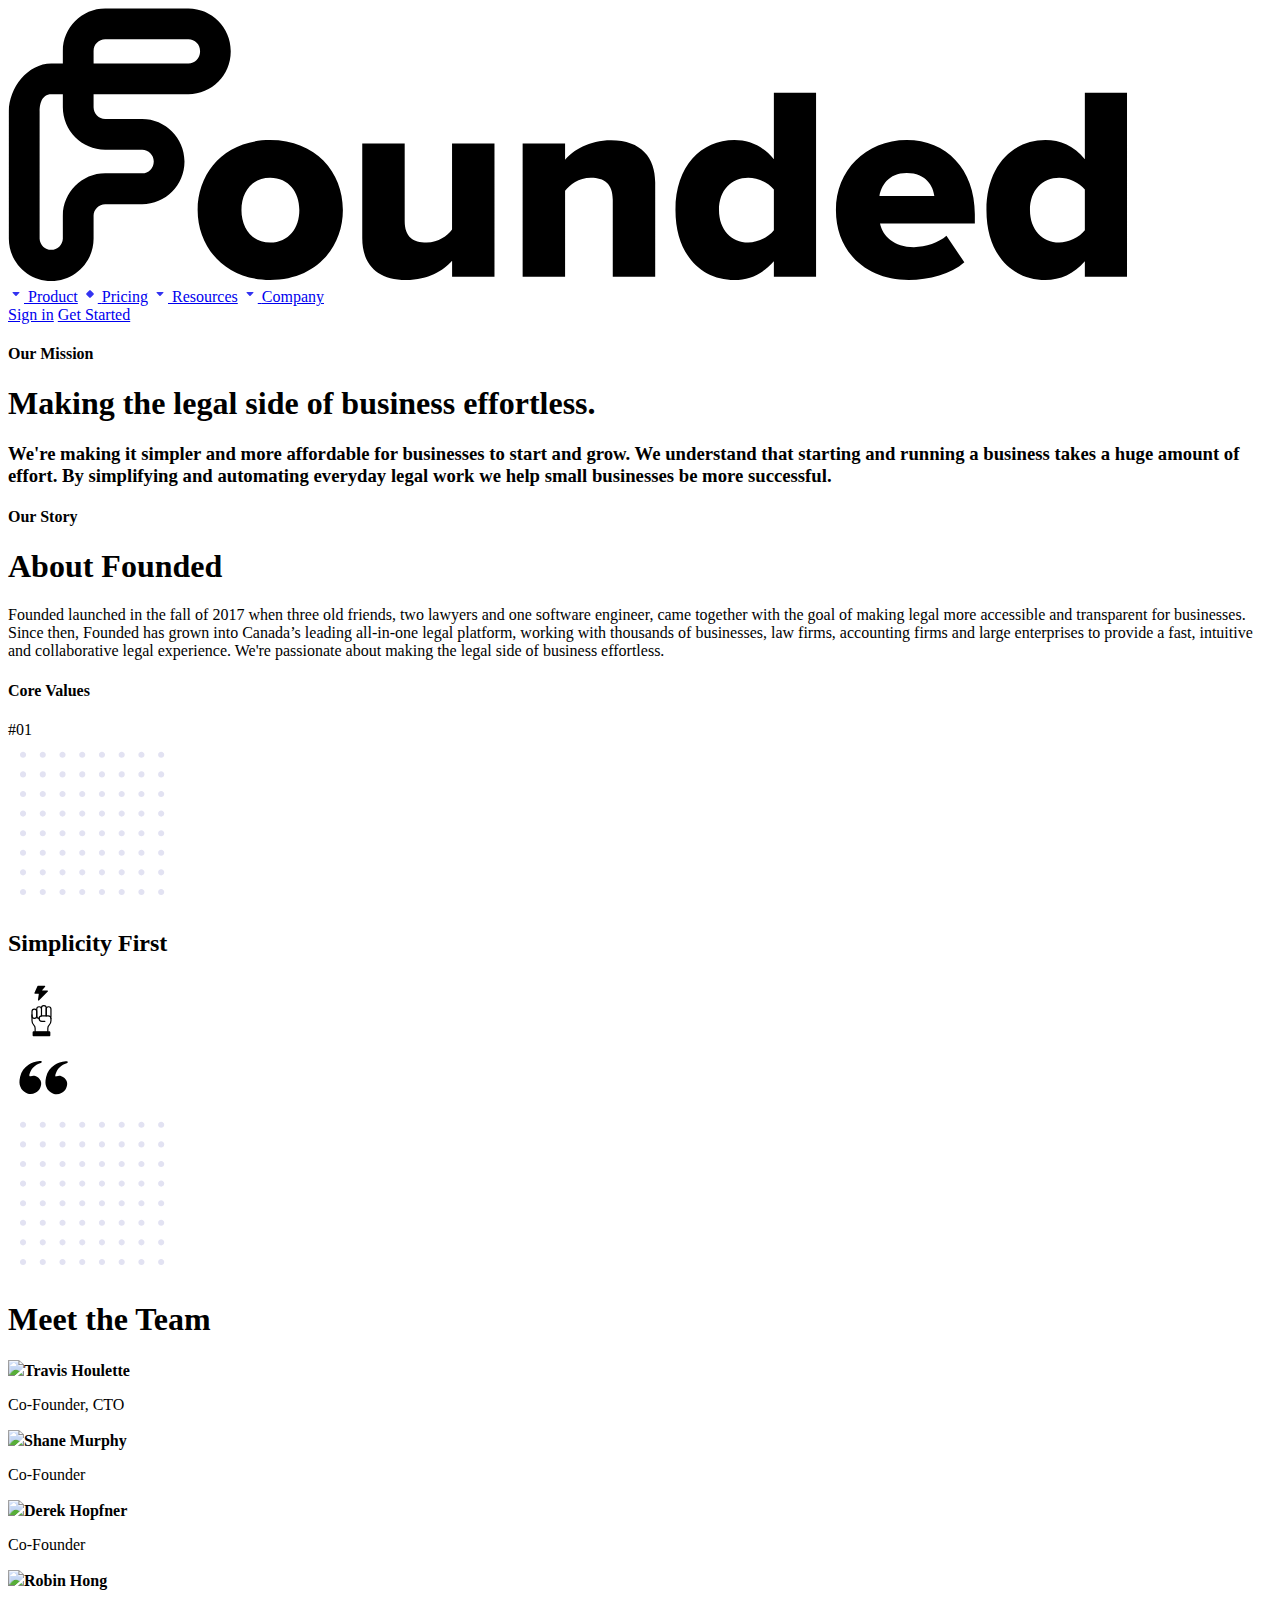
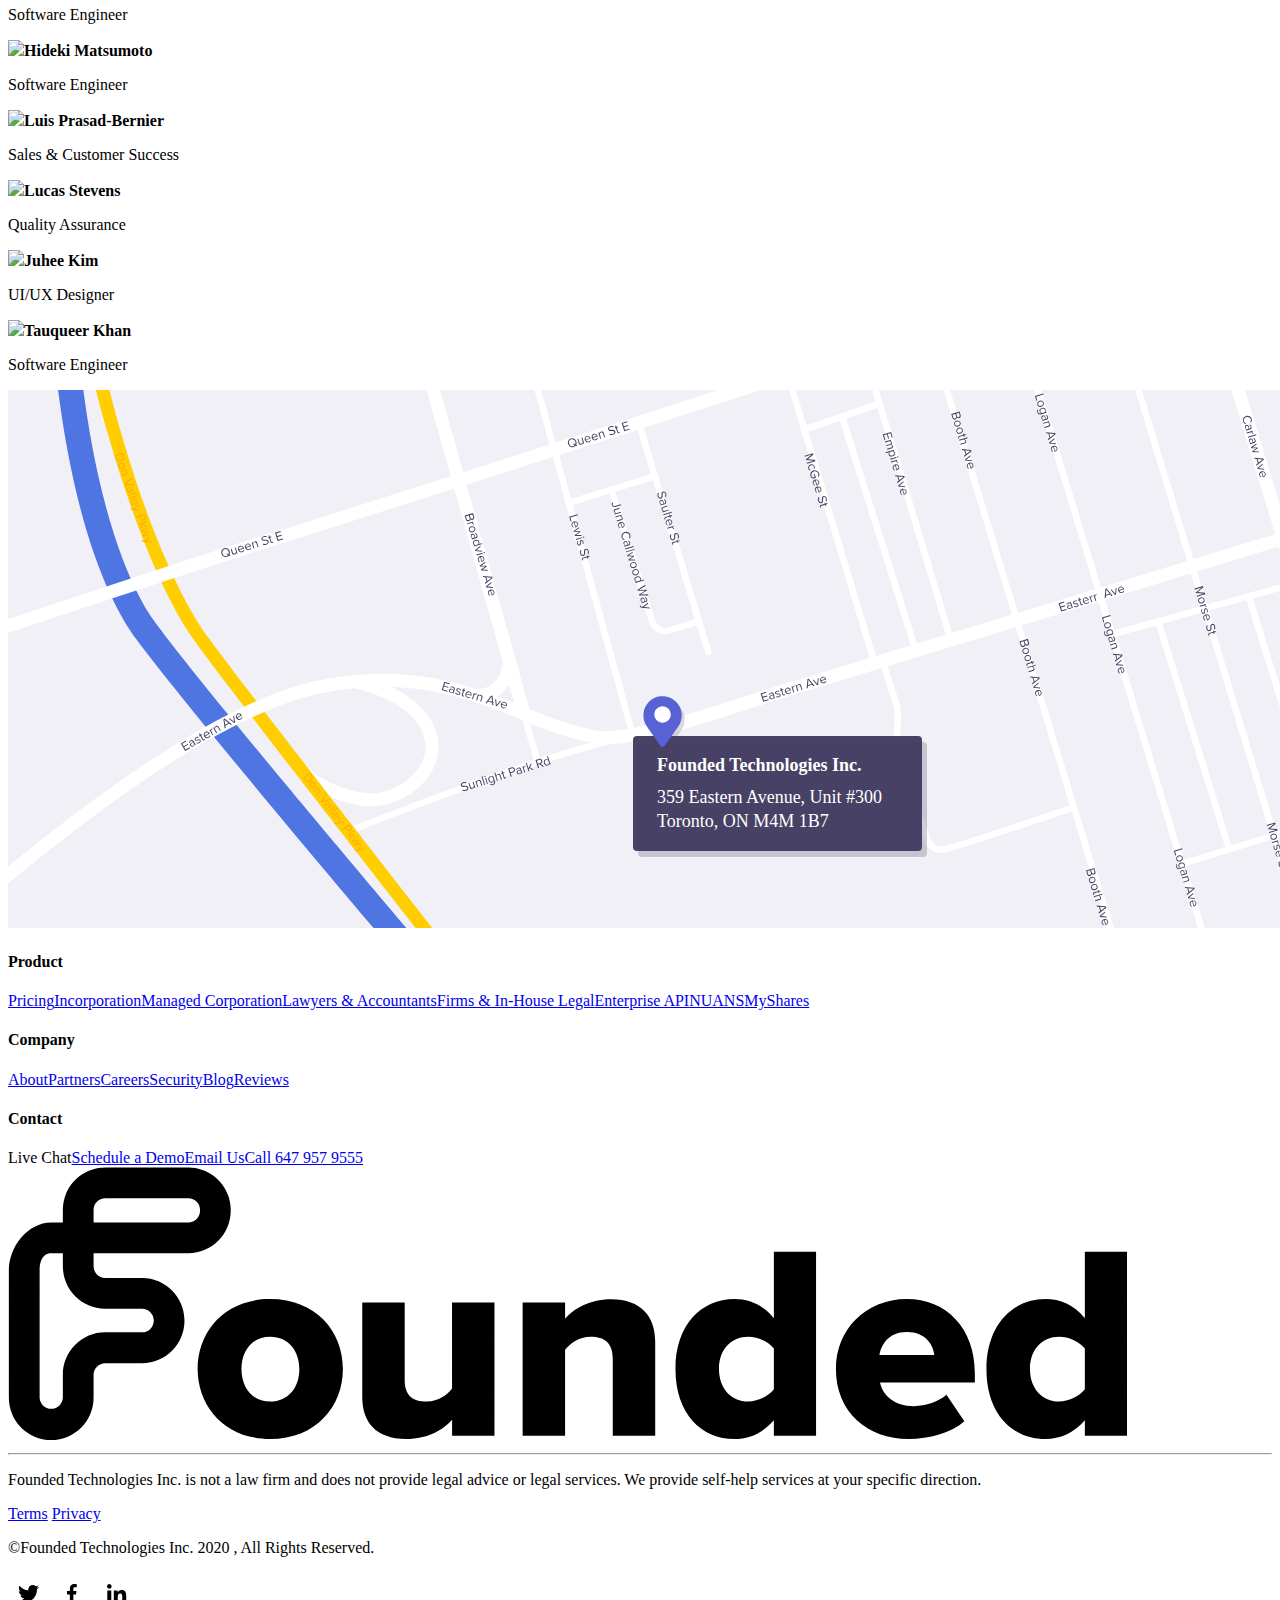
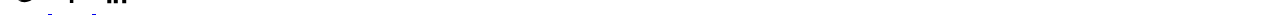
==== about.html @ 4a8379ab "First init" ====
<!DOCTYPE html>
<html lang="en">
<head>
    <meta charset="utf-8">
    <base href="http://hasan/html/founded/">
    <meta name="viewport"
          content="width=device-width, initial-scale=1, maximum-scale=1.0, shrink-to-fit=no, user-scalable=0">

    <title>The #1 Incorporation &amp; Legal Platform to Start, Build &amp; Grow your Business | Founded</title>
    <!--    <link rel="stylesheet" href="css/old-style.css">-->
    <link rel="stylesheet" href="css/fonts.css">
    <link rel="stylesheet" href="css/bootstrap-grid.min.css">
    <link rel="stylesheet" href="css/style.css">


</head>
<body>
<div id="root">
    <div class="position-relative">
        <div class="body-wrap">
            <div class="main-container">
                <div class="header-wrapper">
                    <div class="header-container">
                        <div class="header sticky-top">
                            <div class="container header-content">
                                <a href="index.html" class="branding">
                                    <svg width="1120" height="274" viewBox="0 0 1120 274">
                                        <path d="M189.636 201.912c0-37.52 27.288-69.804 72.49-69.804 45.751 0 72.757 32.284 72.757 69.804s-27.006 70.084-72.758 70.084c-45.201 0-72.489-32.553-72.489-70.084zm101.707 0c0-17.653-10.472-32.284-29.218-32.284-18.464 0-28.668 14.68-28.668 32.283 0 17.934 10.192 32.553 28.668 32.553 18.734.012 29.218-14.607 29.218-32.553zm152.75 50.805c-8.26 9.383-23.706 19.316-46.02 19.316-30.318 0-43.821-17.126-43.821-41.666v-94.943h42.44v77.535c0 16.001 8.273 21.519 21.996 21.519 12.122 0 20.395-6.619 25.356-12.968v-86.086h42.44v133.258h-42.39v-15.965zm160.669-61.008c0-16.282-8.554-22.02-21.764-22.02-12.684 0-20.945 6.9-25.906 12.967v86.086h-42.453V135.423h42.44v16.283c7.992-9.383 23.707-19.573 46.02-19.573 30.318 0 44.103 17.652 44.103 42.217v94.355h-42.44v-76.996zm161.108 61.522c-10.998 12.698-24.525 18.766-39.41 18.766-32.798 0-58.985-24.834-58.985-70.085 0-43.588 25.662-69.804 58.986-69.804 14.664 0 28.656 5.799 39.41 19.035V84.655h42.195v184.026H765.87v-15.45zm0-71.737c-5.51-7.168-16.533-11.866-25.662-11.866-16.814 0-29.218 12.416-29.218 32.283s12.404 32.553 29.218 32.553c9.092 0 20.114-4.967 25.662-12.136v-40.835zm132.893-49.386c39.41 0 68.077 28.969 68.077 74.22v9.1h-94.815c2.444 12.418 14.053 23.733 33.899 23.733 11.853 0 25.075-4.685 32.517-11.316l17.915 26.485c-13.235 11.867-35.28 17.653-55.675 17.653-41.059 0-72.758-26.766-72.758-70.085 0-38.608 29.218-69.79 70.84-69.79zm-27.287 55.772h54.843c-1.1-9.383-7.992-22.9-27.557-22.9-18.465-.037-25.638 13.211-27.287 22.9zm205.369 65.35c-10.998 12.699-24.526 18.767-39.41 18.767-32.798 0-58.986-24.834-58.986-70.085 0-43.588 25.662-69.804 58.986-69.804 14.664 0 28.656 5.799 39.41 19.035V84.655h42.17v184.026h-42.17v-15.45zm0-71.736c-5.511-7.168-16.534-11.866-25.662-11.866-16.815 0-29.218 12.416-29.218 32.283s12.403 32.553 29.218 32.553c9.092 0 20.114-4.967 25.662-12.136v-40.835zM43.228 273.061C19.853 273.047.897 254.098.85 230.697V103.115c0-23.378 19.003-47.71 42.355-47.71h11.633V42.903C54.864 19.497 73.811.529 97.192.502h83.23c23.362.054 42.28 19.014 42.306 42.4v.87c-.027 23.399-18.969 42.36-42.342 42.388H85.583v13.126c.007 6.416 5.2 11.615 11.609 11.622h36.941c23.376.026 42.321 18.987 42.354 42.388v.44c-.027 23.406-18.974 42.373-42.354 42.4H97.192c-6.409.007-11.602 5.206-11.609 11.622v22.938c-.047 23.391-18.988 42.337-42.355 42.364zm0-186.901c-9.849 0-11.609 10.545-11.609 16.955v127.582c.285 6.211 5.398 11.1 11.61 11.1s11.324-4.889 11.608-11.1v-22.938c.034-23.401 18.98-42.361 42.355-42.388h36.94c6.409-.007 11.603-5.206 11.61-11.622v-.44c-.007-6.416-5.201-11.615-11.61-11.622h-36.94c-23.38-.027-42.328-18.995-42.355-42.401V86.16H43.228zm42.38-30.78h94.839c6.408-.006 11.602-5.205 11.609-11.62v-.869c-.007-6.415-5.2-11.615-11.61-11.621H97.193c-6.409.007-11.602 5.206-11.61 11.621l.025 12.49z"></path>
                                    </svg>
                                </a>
                                <div class="header-nav">
                                    <a class="nav-item" href="/product">
                                        <svg width="16" height="16" viewBox="0 0 16 16">
                                            <path fill="currentColor" fill-opacity=".8" fill-rule="evenodd"
                                                  d="M11.39 6.854L8.353 9.889a.5.5 0 01-.708 0L4.611 6.854A.5.5 0 014.964 6h6.072a.5.5 0 01.353.854z"></path>
                                        </svg>
                                        <span>Product</span></a>
                                    <a class="nav-item" href="pricing.html">
                                        <svg width="16" height="16" viewBox="0 0 16 16">
                                            <rect width="6" height="6" x="5" y="7" fill="currentColor" fill-opacity=".8"
                                                  fill-rule="evenodd" rx="1" transform="rotate(45 10.414 9)"></rect>
                                        </svg>
                                        <span>Pricing</span></a>
                                    <a class="nav-item" href="/resources">
                                        <svg width="16" height="16" viewBox="0 0 16 16">
                                            <path fill="currentColor" fill-opacity=".8" fill-rule="evenodd"
                                                  d="M11.39 6.854L8.353 9.889a.5.5 0 01-.708 0L4.611 6.854A.5.5 0 014.964 6h6.072a.5.5 0 01.353.854z"></path>
                                        </svg>
                                        <span>Resources</span></a>
                                    <a class="nav-item" href="/company">
                                        <svg width="16" height="16" viewBox="0 0 16 16">
                                            <path fill="currentColor" fill-opacity=".8" fill-rule="evenodd"
                                                  d="M11.39 6.854L8.353 9.889a.5.5 0 01-.708 0L4.611 6.854A.5.5 0 014.964 6h6.072a.5.5 0 01.353.854z"></path>
                                        </svg>
                                        <span>Company</span></a>
                                </div>
                                <div class="header-right">
                                    <a href="login.html" class="btns-text">Sign in</a>
                                    <a href="new.html" class="btns-primary">Get Started</a>
                                </div>
                            </div>
                        </div>
                    </div>
                </div>

                <div class="overflow-hidden">
                    <div class="container main-content-wrapper">
                        <div class="position-relative">
                            <div class="main-content-area">
                                <div class="main-content">
                                    <div class="block-heading-alpha">
                                        <h4 class="block-name">Our Mission</h4>
                                        <h1 class="block-title">Making the legal side of business effortless.</h1>
                                        <h3 class="block-content">We're making it simpler and more affordable for
                                            businesses to start and grow. We understand that starting and running a
                                            business takes a huge amount of effort. By simplifying and automating
                                            everyday legal work we help small businesses be more successful.</h3></div>
                                    <div>
                                        <div class="block-heading-left">
                                            <h4 class="block-name">Our Story</h4>
                                            <h1 class="block-title">About Founded</h1>
                                        </div>
                                        <div class="block-text-slide">
                                            <div class="block-text">
                                                <span class="paragraph">Founded launched in the fall of 2017 when three old friends, two lawyers and one software engineer, came together with the goal of making legal more accessible and transparent for businesses.</span>
                                                <span class="paragraph">Since then, Founded has grown into Canada’s leading all-in-one legal platform, working with thousands of businesses, law firms, accounting firms and large enterprises to provide a fast, intuitive and collaborative legal experience.</span>
                                                <span class="paragraph">We're passionate about making the legal side of business effortless.</span>
                                            </div>
                                            <div class="block-slides">
                                                <div class="slide-heading">
                                                    <h4 class="sc-gqjmRU kKdNun">Core
                                                        Values</h4>
                                                    <div class="amount">#01</div>
                                                </div>
                                                <div class="slide-content">
                                                    <svg width="167" height="167"
                                                         viewBox="0 0 167 167">
                                                        <path d="M15.048 149.92c1.691 0 3.062 1.361 3.062 3.04 0 1.678-1.37 3.04-3.062 3.04-1.691 0-3.062-1.362-3.062-3.04 0-1.679 1.37-3.04 3.062-3.04m0-19.592c1.691 0 3.062 1.361 3.062 3.04 0 1.678-1.37 3.04-3.062 3.04-1.691 0-3.062-1.362-3.062-3.04 0-1.679 1.37-3.04 3.062-3.04m0-19.592c1.691 0 3.062 1.361 3.062 3.04 0 1.678-1.37 3.04-3.062 3.04-1.691 0-3.062-1.362-3.062-3.04 0-1.679 1.37-3.04 3.062-3.04m0-19.592c1.691 0 3.062 1.362 3.062 3.04 0 1.679-1.37 3.04-3.062 3.04-1.691 0-3.063-1.361-3.063-3.04 0-1.678 1.372-3.04 3.063-3.04m0-19.592c1.691 0 3.062 1.362 3.062 3.04 0 1.679-1.37 3.04-3.062 3.04-1.691 0-3.063-1.361-3.063-3.04 0-1.678 1.372-3.04 3.063-3.04m0-19.592c1.691 0 3.062 1.362 3.062 3.04 0 1.679-1.37 3.04-3.062 3.04-1.691 0-3.062-1.361-3.062-3.04 0-1.678 1.37-3.04 3.062-3.04m0-19.592c1.691 0 3.062 1.362 3.062 3.041 0 1.678-1.37 3.04-3.062 3.04-1.691 0-3.062-1.362-3.062-3.04 0-1.679 1.37-3.04 3.062-3.04m0-19.592c1.691 0 3.062 1.361 3.062 3.04 0 1.678-1.37 3.04-3.062 3.04-1.691 0-3.063-1.362-3.063-3.04 0-1.679 1.372-3.04 3.063-3.04m19.729 117.551c1.692 0 3.062 1.361 3.062 3.04 0 1.678-1.37 3.04-3.062 3.04-1.69 0-3.062-1.362-3.062-3.04 0-1.679 1.371-3.04 3.062-3.04m0-19.592c1.692 0 3.062 1.361 3.062 3.04 0 1.678-1.37 3.04-3.062 3.04-1.69 0-3.062-1.362-3.062-3.04 0-1.679 1.371-3.04 3.062-3.04m0-19.592c1.692 0 3.062 1.362 3.062 3.04 0 1.679-1.37 3.04-3.062 3.04-1.69 0-3.062-1.361-3.062-3.04 0-1.678 1.371-3.04 3.062-3.04m0-19.592c1.692 0 3.062 1.362 3.062 3.04 0 1.679-1.37 3.04-3.062 3.04-1.69 0-3.062-1.361-3.062-3.04 0-1.678 1.371-3.04 3.062-3.04m0-19.592c1.692 0 3.062 1.362 3.062 3.04 0 1.679-1.37 3.04-3.062 3.04-1.69 0-3.062-1.361-3.062-3.04 0-1.678 1.371-3.04 3.062-3.04m0-19.592a3.051 3.051 0 013.062 3.041c0 1.678-1.37 3.04-3.062 3.04-1.69 0-3.062-1.362-3.062-3.04 0-1.679 1.371-3.04 3.062-3.04m0-19.592c1.692 0 3.062 1.361 3.062 3.04 0 1.678-1.37 3.04-3.062 3.04-1.69 0-3.062-1.362-3.062-3.04 0-1.679 1.371-3.04 3.062-3.04m0 137.143c1.692 0 3.062 1.361 3.062 3.04 0 1.678-1.37 3.04-3.062 3.04-1.69 0-3.062-1.362-3.062-3.04 0-1.679 1.371-3.04 3.062-3.04m19.73 0c1.692 0 3.062 1.361 3.062 3.04 0 1.678-1.37 3.04-3.062 3.04-1.69 0-3.062-1.362-3.062-3.04 0-1.679 1.371-3.04 3.062-3.04m0-19.592c1.692 0 3.062 1.361 3.062 3.04 0 1.678-1.37 3.04-3.062 3.04-1.69 0-3.062-1.362-3.062-3.04 0-1.679 1.371-3.04 3.062-3.04m0-19.592c1.692 0 3.062 1.361 3.062 3.04 0 1.678-1.37 3.04-3.062 3.04-1.69 0-3.062-1.362-3.062-3.04 0-1.679 1.371-3.04 3.062-3.04m0-19.592c1.692 0 3.062 1.362 3.062 3.04 0 1.679-1.37 3.04-3.062 3.04-1.69 0-3.062-1.361-3.062-3.04 0-1.678 1.371-3.04 3.062-3.04m0-19.592c1.692 0 3.062 1.362 3.062 3.04 0 1.679-1.37 3.04-3.062 3.04-1.69 0-3.062-1.361-3.062-3.04 0-1.678 1.371-3.04 3.062-3.04m0-19.592c1.692 0 3.062 1.362 3.062 3.04 0 1.679-1.37 3.04-3.062 3.04-1.69 0-3.062-1.361-3.062-3.04 0-1.678 1.371-3.04 3.062-3.04m0-19.592a3.051 3.051 0 013.062 3.041c0 1.678-1.37 3.04-3.062 3.04-1.69 0-3.062-1.362-3.062-3.04 0-1.679 1.371-3.04 3.062-3.04m0-19.592c1.692 0 3.062 1.361 3.062 3.04 0 1.678-1.37 3.04-3.062 3.04-1.69 0-3.062-1.362-3.062-3.04 0-1.679 1.371-3.04 3.062-3.04m19.73 117.551c1.692 0 3.062 1.361 3.062 3.04 0 1.678-1.37 3.04-3.062 3.04-1.691 0-3.062-1.362-3.062-3.04 0-1.679 1.37-3.04 3.062-3.04m0-19.592c1.692 0 3.062 1.361 3.062 3.04 0 1.678-1.37 3.04-3.062 3.04-1.691 0-3.062-1.362-3.062-3.04 0-1.679 1.37-3.04 3.062-3.04m0-19.592c1.692 0 3.062 1.362 3.062 3.04 0 1.679-1.37 3.04-3.062 3.04-1.691 0-3.062-1.361-3.062-3.04 0-1.678 1.37-3.04 3.062-3.04m0-19.592c1.692 0 3.062 1.362 3.062 3.04 0 1.679-1.37 3.04-3.062 3.04-1.691 0-3.062-1.361-3.062-3.04 0-1.678 1.37-3.04 3.062-3.04m0-19.592c1.692 0 3.062 1.362 3.062 3.04 0 1.679-1.37 3.04-3.062 3.04-1.691 0-3.062-1.361-3.062-3.04 0-1.678 1.37-3.04 3.062-3.04m0-19.592a3.051 3.051 0 013.062 3.041c0 1.678-1.37 3.04-3.062 3.04-1.691 0-3.062-1.362-3.062-3.04 0-1.679 1.37-3.04 3.062-3.04m0-19.592c1.692 0 3.062 1.361 3.062 3.04 0 1.678-1.37 3.04-3.062 3.04-1.691 0-3.062-1.362-3.062-3.04 0-1.679 1.37-3.04 3.062-3.04m0 137.143c1.692 0 3.062 1.361 3.062 3.04 0 1.678-1.37 3.04-3.062 3.04-1.691 0-3.062-1.362-3.062-3.04 0-1.679 1.37-3.04 3.062-3.04m19.729 0c1.692 0 3.063 1.361 3.063 3.04 0 1.678-1.37 3.04-3.063 3.04-1.69 0-3.062-1.362-3.062-3.04 0-1.679 1.372-3.04 3.062-3.04m0-19.592c1.692 0 3.063 1.361 3.063 3.04 0 1.678-1.37 3.04-3.063 3.04-1.69 0-3.062-1.362-3.062-3.04 0-1.679 1.372-3.04 3.062-3.04m0-19.592c1.692 0 3.063 1.361 3.063 3.04 0 1.678-1.37 3.04-3.063 3.04-1.69 0-3.062-1.362-3.062-3.04 0-1.679 1.372-3.04 3.062-3.04m0-19.592c1.692 0 3.063 1.362 3.063 3.04 0 1.679-1.37 3.04-3.063 3.04-1.69 0-3.062-1.361-3.062-3.04 0-1.678 1.372-3.04 3.062-3.04m0-19.592c1.692 0 3.063 1.362 3.063 3.04 0 1.679-1.37 3.04-3.063 3.04-1.69 0-3.062-1.361-3.062-3.04 0-1.678 1.372-3.04 3.062-3.04m0-19.592c1.692 0 3.063 1.362 3.063 3.04 0 1.679-1.37 3.04-3.063 3.04-1.69 0-3.062-1.361-3.062-3.04 0-1.678 1.372-3.04 3.062-3.04m0-19.592c1.692 0 3.063 1.362 3.063 3.041 0 1.678-1.37 3.04-3.063 3.04-1.69 0-3.062-1.362-3.062-3.04 0-1.679 1.372-3.04 3.062-3.04m0-19.592c1.692 0 3.063 1.361 3.063 3.04 0 1.678-1.37 3.04-3.063 3.04-1.69 0-3.062-1.362-3.062-3.04 0-1.679 1.372-3.04 3.062-3.04m19.73 117.551c1.692 0 3.062 1.361 3.062 3.04 0 1.678-1.37 3.04-3.062 3.04-1.69 0-3.062-1.362-3.062-3.04 0-1.679 1.371-3.04 3.062-3.04m0-19.592c1.692 0 3.062 1.361 3.062 3.04 0 1.678-1.37 3.04-3.062 3.04-1.69 0-3.062-1.362-3.062-3.04 0-1.679 1.371-3.04 3.062-3.04m0-19.592c1.692 0 3.062 1.362 3.062 3.04 0 1.679-1.37 3.04-3.062 3.04-1.69 0-3.062-1.361-3.062-3.04 0-1.678 1.371-3.04 3.062-3.04m0-19.592c1.692 0 3.062 1.362 3.062 3.04 0 1.679-1.37 3.04-3.062 3.04-1.69 0-3.062-1.361-3.062-3.04 0-1.678 1.371-3.04 3.062-3.04m0-19.592c1.692 0 3.062 1.362 3.062 3.04 0 1.679-1.37 3.04-3.062 3.04-1.69 0-3.062-1.361-3.062-3.04 0-1.678 1.371-3.04 3.062-3.04m0-19.592a3.051 3.051 0 013.062 3.041c0 1.678-1.37 3.04-3.062 3.04-1.69 0-3.062-1.362-3.062-3.04 0-1.679 1.371-3.04 3.062-3.04m0-19.592c1.692 0 3.062 1.361 3.062 3.04 0 1.678-1.37 3.04-3.062 3.04-1.69 0-3.062-1.362-3.062-3.04 0-1.679 1.371-3.04 3.062-3.04m0 137.143c1.692 0 3.062 1.361 3.062 3.04 0 1.678-1.37 3.04-3.062 3.04-1.69 0-3.062-1.362-3.062-3.04 0-1.679 1.371-3.04 3.062-3.04m19.73 0c1.692 0 3.062 1.361 3.062 3.04 0 1.678-1.37 3.04-3.062 3.04-1.69 0-3.062-1.362-3.062-3.04 0-1.679 1.371-3.04 3.062-3.04m0-19.592c1.692 0 3.062 1.361 3.062 3.04 0 1.678-1.37 3.04-3.062 3.04-1.69 0-3.062-1.362-3.062-3.04 0-1.679 1.371-3.04 3.062-3.04m0-19.592c1.692 0 3.062 1.361 3.062 3.04 0 1.678-1.37 3.04-3.062 3.04-1.69 0-3.062-1.362-3.062-3.04 0-1.679 1.371-3.04 3.062-3.04m0-19.592c1.692 0 3.062 1.362 3.062 3.04 0 1.679-1.37 3.04-3.062 3.04-1.69 0-3.062-1.361-3.062-3.04 0-1.678 1.371-3.04 3.062-3.04m0-19.592c1.692 0 3.062 1.362 3.062 3.04 0 1.679-1.37 3.04-3.062 3.04-1.69 0-3.062-1.361-3.062-3.04 0-1.678 1.371-3.04 3.062-3.04m0-19.592c1.692 0 3.062 1.362 3.062 3.04 0 1.679-1.37 3.04-3.062 3.04-1.69 0-3.062-1.361-3.062-3.04 0-1.678 1.371-3.04 3.062-3.04m0-19.592a3.051 3.051 0 013.062 3.041c0 1.678-1.37 3.04-3.062 3.04-1.69 0-3.062-1.362-3.062-3.04 0-1.679 1.371-3.04 3.062-3.04m0-19.592c1.692 0 3.062 1.361 3.062 3.04 0 1.678-1.37 3.04-3.062 3.04-1.69 0-3.062-1.362-3.062-3.04 0-1.679 1.371-3.04 3.062-3.04m19.73 117.551c1.691 0 3.062 1.361 3.062 3.04 0 1.678-1.37 3.04-3.062 3.04-1.691 0-3.062-1.362-3.062-3.04 0-1.679 1.37-3.04 3.062-3.04m0-19.592c1.691 0 3.062 1.361 3.062 3.04 0 1.678-1.37 3.04-3.062 3.04-1.691 0-3.062-1.362-3.062-3.04 0-1.679 1.37-3.04 3.062-3.04m0-19.592c1.691 0 3.062 1.362 3.062 3.04 0 1.679-1.37 3.04-3.062 3.04-1.691 0-3.062-1.361-3.062-3.04 0-1.678 1.37-3.04 3.062-3.04m0-19.592c1.691 0 3.062 1.362 3.062 3.04 0 1.679-1.37 3.04-3.062 3.04-1.691 0-3.062-1.361-3.062-3.04 0-1.678 1.37-3.04 3.062-3.04m0-19.592c1.691 0 3.062 1.362 3.062 3.04 0 1.679-1.37 3.04-3.062 3.04-1.691 0-3.062-1.361-3.062-3.04 0-1.678 1.37-3.04 3.062-3.04m0-19.592c1.691 0 3.062 1.362 3.062 3.041 0 1.678-1.37 3.04-3.062 3.04-1.691 0-3.062-1.362-3.062-3.04 0-1.679 1.37-3.04 3.062-3.04m0-19.592c1.691 0 3.062 1.361 3.062 3.04 0 1.678-1.37 3.04-3.062 3.04-1.691 0-3.062-1.362-3.062-3.04 0-1.679 1.37-3.04 3.062-3.04m0 137.143c1.691 0 3.062 1.361 3.062 3.04 0 1.678-1.37 3.04-3.062 3.04-1.691 0-3.062-1.362-3.062-3.04 0-1.679 1.37-3.04 3.062-3.04"
                                                              fill="#E2E2F2" fill-rule="evenodd"></path>
                                                    </svg>
                                                    <div class="slide-text">
                                                        <div class="position-relative">
                                                            <div class="head-wrap">
                                                                <h2>Simplicity First</h2>
                                                            </div>
                                                        </div>
                                                        <div class="top-right-icon">
                                                            <svg color="secondary" class="sc-exAgwC fQxEba"
                                                                 width="68" height="68" viewBox="0 0 68 68">
                                                                <g fill="none" fill-rule="evenodd">
                                                                    <path stroke="#000" stroke-linecap="round"
                                                                          stroke-linejoin="round"
                                                                          stroke-width="1.2"
                                                                          d="M42.96 41.572c0-1.539-1.225-2.787-2.736-2.787h-6.363c-1.51 0-2.735 1.248-2.735 2.787 0 1.538 1.224 2.786 2.735 2.786h3.017M26.471 41.4h-.202C25.015 41.4 24 40.366 24 39.09v-4.592c0-1.277 1.015-2.311 2.27-2.311h.201c1.253 0 2.27 1.034 2.27 2.31v4.592c0 1.277-1.017 2.311-2.27 2.311z"></path>
                                                                    <path stroke="#000" stroke-linecap="round"
                                                                          stroke-linejoin="round"
                                                                          stroke-width="1.2"
                                                                          d="M31.125 41.4h-.116c-1.253 0-2.27-1.034-2.27-2.31v-7.011c0-1.277 1.017-2.311 2.27-2.311h.202c1.253 0 2.268 1.034 2.268 2.311v6.733m.001-.006V30.87c0-1.277 1.015-2.312 2.269-2.312h.202c1.253 0 2.27 1.035 2.27 2.312v7.915"></path>
                                                                    <path stroke="#000" stroke-linecap="round"
                                                                          stroke-linejoin="round"
                                                                          stroke-width="1.2"
                                                                          d="M38.22 38.73v-6.65c0-1.277 1.015-2.311 2.269-2.311h.202c1.253 0 2.268 1.034 2.268 2.311v7.01c0 .43-.115.834-.317 1.18M24 37.926v5.871c0 1.722.705 3.265 1.83 4.373a4.324 4.324 0 011.302 3.079v4.142h12.697v-4.142c0-1.166.478-2.269 1.301-3.079a6.107 6.107 0 001.829-4.373v-2.225"></path>
                                                                    <path fill="currentColor"
                                                                          d="M41.188 59.367H25.771c-.642 0-1.162-.53-1.162-1.183V55.32c0-.653.52-1.183 1.162-1.183h15.417c.643 0 1.163.53 1.163 1.183v2.864c0 .654-.52 1.183-1.163 1.183M30.038 8.761h6.63c.504 0 .774.606.441.992l-2.821 3.28c-.187.216-.036.553.246.553h4.87c.527 0 .787.654.408 1.028l-8.897 8.792c-.405.399-1.076.046-.99-.52l.875-5.798a.334.334 0 00-.324-.385H27.02a.597.597 0 01-.534-.846l3.017-6.745a.585.585 0 01.535-.351"></path>
                                                                </g>
                                                            </svg>
                                                        </div>
                                                    </div>
                                                    <svg class="sc-eKZiaR bFeZrS" width="68" height="56"
                                                         viewBox="0 0 68 56">
                                                        <path d="M32.714 12.065c1.355.166 1.612 1.48 0 1.953-2.95.864-4.767 2.058-6.38 3.476-2.473 2.175-3.664 4.013-4.791 7.467-.243.746-.308 1.334-.193 1.764.076.288.211.464.404.528.193.063.525.024 1-.122 1.524-.491 2.73-.755 4.615-.124 2.192.733 4.32 2.505 5.295 4.843 1.098 2.634.349 5.021-.434 6.86-.782 1.839-2.258 3.748-4.853 5.1-2.595 1.353-5.277 1.565-8.046.638-3.23-1.081-5.776-3.288-7.037-6.861-.884-2.507-1.29-5.169-.152-9.825 1.235-5.054 4.014-9.417 8.772-12.23 2.536-1.497 6.404-3.215 10.769-3.442.34-.018.687-.067 1.03-.025m25.991.214c1.355.166 1.612 1.48 0 1.952-2.95.864-4.767 2.059-6.38 3.477-2.474 2.175-3.665 4.013-4.792 7.467-.242.745-.308 1.334-.192 1.764.075.288.21.463.404.527.192.064.524.024 1-.122 1.524-.49 2.73-.755 4.614-.123 2.192.732 4.32 2.505 5.295 4.843 1.099 2.634.35 5.021-.434 6.86-.782 1.839-2.257 3.748-4.852 5.1-2.596 1.353-5.277 1.565-8.046.638-3.23-1.081-5.776-3.288-7.037-6.862-.885-2.506-1.29-5.168-.152-9.824 1.235-5.054 4.013-9.417 8.772-12.23 2.536-1.497 6.403-3.215 10.768-3.443.341-.017.688-.066 1.031-.024"></path>
                                                    </svg>
                                                    <div class="slider-bullet">
                                                        <a class="sc-gojNiO dHapLA"><span></span></a>
                                                        <a class="sc-gojNiO cTGZsy"><span></span></a>
                                                        <a class="sc-gojNiO cTGZsy"><span></span></a>
                                                    </div>
                                                </div>
                                                <div class="slider-progress">
                                                    <div class="sc-fOKMvo fKSkZZ"
                                                         style="transform: translateX(-88.1701%);"></div>
                                                </div>
                                                <svg class="top-right-dot" width="167" height="167"
                                                     viewBox="0 0 167 167">
                                                    <path d="M15.048 149.92c1.691 0 3.062 1.361 3.062 3.04 0 1.678-1.37 3.04-3.062 3.04-1.691 0-3.062-1.362-3.062-3.04 0-1.679 1.37-3.04 3.062-3.04m0-19.592c1.691 0 3.062 1.361 3.062 3.04 0 1.678-1.37 3.04-3.062 3.04-1.691 0-3.062-1.362-3.062-3.04 0-1.679 1.37-3.04 3.062-3.04m0-19.592c1.691 0 3.062 1.361 3.062 3.04 0 1.678-1.37 3.04-3.062 3.04-1.691 0-3.062-1.362-3.062-3.04 0-1.679 1.37-3.04 3.062-3.04m0-19.592c1.691 0 3.062 1.362 3.062 3.04 0 1.679-1.37 3.04-3.062 3.04-1.691 0-3.063-1.361-3.063-3.04 0-1.678 1.372-3.04 3.063-3.04m0-19.592c1.691 0 3.062 1.362 3.062 3.04 0 1.679-1.37 3.04-3.062 3.04-1.691 0-3.063-1.361-3.063-3.04 0-1.678 1.372-3.04 3.063-3.04m0-19.592c1.691 0 3.062 1.362 3.062 3.04 0 1.679-1.37 3.04-3.062 3.04-1.691 0-3.062-1.361-3.062-3.04 0-1.678 1.37-3.04 3.062-3.04m0-19.592c1.691 0 3.062 1.362 3.062 3.041 0 1.678-1.37 3.04-3.062 3.04-1.691 0-3.062-1.362-3.062-3.04 0-1.679 1.37-3.04 3.062-3.04m0-19.592c1.691 0 3.062 1.361 3.062 3.04 0 1.678-1.37 3.04-3.062 3.04-1.691 0-3.063-1.362-3.063-3.04 0-1.679 1.372-3.04 3.063-3.04m19.729 117.551c1.692 0 3.062 1.361 3.062 3.04 0 1.678-1.37 3.04-3.062 3.04-1.69 0-3.062-1.362-3.062-3.04 0-1.679 1.371-3.04 3.062-3.04m0-19.592c1.692 0 3.062 1.361 3.062 3.04 0 1.678-1.37 3.04-3.062 3.04-1.69 0-3.062-1.362-3.062-3.04 0-1.679 1.371-3.04 3.062-3.04m0-19.592c1.692 0 3.062 1.362 3.062 3.04 0 1.679-1.37 3.04-3.062 3.04-1.69 0-3.062-1.361-3.062-3.04 0-1.678 1.371-3.04 3.062-3.04m0-19.592c1.692 0 3.062 1.362 3.062 3.04 0 1.679-1.37 3.04-3.062 3.04-1.69 0-3.062-1.361-3.062-3.04 0-1.678 1.371-3.04 3.062-3.04m0-19.592c1.692 0 3.062 1.362 3.062 3.04 0 1.679-1.37 3.04-3.062 3.04-1.69 0-3.062-1.361-3.062-3.04 0-1.678 1.371-3.04 3.062-3.04m0-19.592a3.051 3.051 0 013.062 3.041c0 1.678-1.37 3.04-3.062 3.04-1.69 0-3.062-1.362-3.062-3.04 0-1.679 1.371-3.04 3.062-3.04m0-19.592c1.692 0 3.062 1.361 3.062 3.04 0 1.678-1.37 3.04-3.062 3.04-1.69 0-3.062-1.362-3.062-3.04 0-1.679 1.371-3.04 3.062-3.04m0 137.143c1.692 0 3.062 1.361 3.062 3.04 0 1.678-1.37 3.04-3.062 3.04-1.69 0-3.062-1.362-3.062-3.04 0-1.679 1.371-3.04 3.062-3.04m19.73 0c1.692 0 3.062 1.361 3.062 3.04 0 1.678-1.37 3.04-3.062 3.04-1.69 0-3.062-1.362-3.062-3.04 0-1.679 1.371-3.04 3.062-3.04m0-19.592c1.692 0 3.062 1.361 3.062 3.04 0 1.678-1.37 3.04-3.062 3.04-1.69 0-3.062-1.362-3.062-3.04 0-1.679 1.371-3.04 3.062-3.04m0-19.592c1.692 0 3.062 1.361 3.062 3.04 0 1.678-1.37 3.04-3.062 3.04-1.69 0-3.062-1.362-3.062-3.04 0-1.679 1.371-3.04 3.062-3.04m0-19.592c1.692 0 3.062 1.362 3.062 3.04 0 1.679-1.37 3.04-3.062 3.04-1.69 0-3.062-1.361-3.062-3.04 0-1.678 1.371-3.04 3.062-3.04m0-19.592c1.692 0 3.062 1.362 3.062 3.04 0 1.679-1.37 3.04-3.062 3.04-1.69 0-3.062-1.361-3.062-3.04 0-1.678 1.371-3.04 3.062-3.04m0-19.592c1.692 0 3.062 1.362 3.062 3.04 0 1.679-1.37 3.04-3.062 3.04-1.69 0-3.062-1.361-3.062-3.04 0-1.678 1.371-3.04 3.062-3.04m0-19.592a3.051 3.051 0 013.062 3.041c0 1.678-1.37 3.04-3.062 3.04-1.69 0-3.062-1.362-3.062-3.04 0-1.679 1.371-3.04 3.062-3.04m0-19.592c1.692 0 3.062 1.361 3.062 3.04 0 1.678-1.37 3.04-3.062 3.04-1.69 0-3.062-1.362-3.062-3.04 0-1.679 1.371-3.04 3.062-3.04m19.73 117.551c1.692 0 3.062 1.361 3.062 3.04 0 1.678-1.37 3.04-3.062 3.04-1.691 0-3.062-1.362-3.062-3.04 0-1.679 1.37-3.04 3.062-3.04m0-19.592c1.692 0 3.062 1.361 3.062 3.04 0 1.678-1.37 3.04-3.062 3.04-1.691 0-3.062-1.362-3.062-3.04 0-1.679 1.37-3.04 3.062-3.04m0-19.592c1.692 0 3.062 1.362 3.062 3.04 0 1.679-1.37 3.04-3.062 3.04-1.691 0-3.062-1.361-3.062-3.04 0-1.678 1.37-3.04 3.062-3.04m0-19.592c1.692 0 3.062 1.362 3.062 3.04 0 1.679-1.37 3.04-3.062 3.04-1.691 0-3.062-1.361-3.062-3.04 0-1.678 1.37-3.04 3.062-3.04m0-19.592c1.692 0 3.062 1.362 3.062 3.04 0 1.679-1.37 3.04-3.062 3.04-1.691 0-3.062-1.361-3.062-3.04 0-1.678 1.37-3.04 3.062-3.04m0-19.592a3.051 3.051 0 013.062 3.041c0 1.678-1.37 3.04-3.062 3.04-1.691 0-3.062-1.362-3.062-3.04 0-1.679 1.37-3.04 3.062-3.04m0-19.592c1.692 0 3.062 1.361 3.062 3.04 0 1.678-1.37 3.04-3.062 3.04-1.691 0-3.062-1.362-3.062-3.04 0-1.679 1.37-3.04 3.062-3.04m0 137.143c1.692 0 3.062 1.361 3.062 3.04 0 1.678-1.37 3.04-3.062 3.04-1.691 0-3.062-1.362-3.062-3.04 0-1.679 1.37-3.04 3.062-3.04m19.729 0c1.692 0 3.063 1.361 3.063 3.04 0 1.678-1.37 3.04-3.063 3.04-1.69 0-3.062-1.362-3.062-3.04 0-1.679 1.372-3.04 3.062-3.04m0-19.592c1.692 0 3.063 1.361 3.063 3.04 0 1.678-1.37 3.04-3.063 3.04-1.69 0-3.062-1.362-3.062-3.04 0-1.679 1.372-3.04 3.062-3.04m0-19.592c1.692 0 3.063 1.361 3.063 3.04 0 1.678-1.37 3.04-3.063 3.04-1.69 0-3.062-1.362-3.062-3.04 0-1.679 1.372-3.04 3.062-3.04m0-19.592c1.692 0 3.063 1.362 3.063 3.04 0 1.679-1.37 3.04-3.063 3.04-1.69 0-3.062-1.361-3.062-3.04 0-1.678 1.372-3.04 3.062-3.04m0-19.592c1.692 0 3.063 1.362 3.063 3.04 0 1.679-1.37 3.04-3.063 3.04-1.69 0-3.062-1.361-3.062-3.04 0-1.678 1.372-3.04 3.062-3.04m0-19.592c1.692 0 3.063 1.362 3.063 3.04 0 1.679-1.37 3.04-3.063 3.04-1.69 0-3.062-1.361-3.062-3.04 0-1.678 1.372-3.04 3.062-3.04m0-19.592c1.692 0 3.063 1.362 3.063 3.041 0 1.678-1.37 3.04-3.063 3.04-1.69 0-3.062-1.362-3.062-3.04 0-1.679 1.372-3.04 3.062-3.04m0-19.592c1.692 0 3.063 1.361 3.063 3.04 0 1.678-1.37 3.04-3.063 3.04-1.69 0-3.062-1.362-3.062-3.04 0-1.679 1.372-3.04 3.062-3.04m19.73 117.551c1.692 0 3.062 1.361 3.062 3.04 0 1.678-1.37 3.04-3.062 3.04-1.69 0-3.062-1.362-3.062-3.04 0-1.679 1.371-3.04 3.062-3.04m0-19.592c1.692 0 3.062 1.361 3.062 3.04 0 1.678-1.37 3.04-3.062 3.04-1.69 0-3.062-1.362-3.062-3.04 0-1.679 1.371-3.04 3.062-3.04m0-19.592c1.692 0 3.062 1.362 3.062 3.04 0 1.679-1.37 3.04-3.062 3.04-1.69 0-3.062-1.361-3.062-3.04 0-1.678 1.371-3.04 3.062-3.04m0-19.592c1.692 0 3.062 1.362 3.062 3.04 0 1.679-1.37 3.04-3.062 3.04-1.69 0-3.062-1.361-3.062-3.04 0-1.678 1.371-3.04 3.062-3.04m0-19.592c1.692 0 3.062 1.362 3.062 3.04 0 1.679-1.37 3.04-3.062 3.04-1.69 0-3.062-1.361-3.062-3.04 0-1.678 1.371-3.04 3.062-3.04m0-19.592a3.051 3.051 0 013.062 3.041c0 1.678-1.37 3.04-3.062 3.04-1.69 0-3.062-1.362-3.062-3.04 0-1.679 1.371-3.04 3.062-3.04m0-19.592c1.692 0 3.062 1.361 3.062 3.04 0 1.678-1.37 3.04-3.062 3.04-1.69 0-3.062-1.362-3.062-3.04 0-1.679 1.371-3.04 3.062-3.04m0 137.143c1.692 0 3.062 1.361 3.062 3.04 0 1.678-1.37 3.04-3.062 3.04-1.69 0-3.062-1.362-3.062-3.04 0-1.679 1.371-3.04 3.062-3.04m19.73 0c1.692 0 3.062 1.361 3.062 3.04 0 1.678-1.37 3.04-3.062 3.04-1.69 0-3.062-1.362-3.062-3.04 0-1.679 1.371-3.04 3.062-3.04m0-19.592c1.692 0 3.062 1.361 3.062 3.04 0 1.678-1.37 3.04-3.062 3.04-1.69 0-3.062-1.362-3.062-3.04 0-1.679 1.371-3.04 3.062-3.04m0-19.592c1.692 0 3.062 1.361 3.062 3.04 0 1.678-1.37 3.04-3.062 3.04-1.69 0-3.062-1.362-3.062-3.04 0-1.679 1.371-3.04 3.062-3.04m0-19.592c1.692 0 3.062 1.362 3.062 3.04 0 1.679-1.37 3.04-3.062 3.04-1.69 0-3.062-1.361-3.062-3.04 0-1.678 1.371-3.04 3.062-3.04m0-19.592c1.692 0 3.062 1.362 3.062 3.04 0 1.679-1.37 3.04-3.062 3.04-1.69 0-3.062-1.361-3.062-3.04 0-1.678 1.371-3.04 3.062-3.04m0-19.592c1.692 0 3.062 1.362 3.062 3.04 0 1.679-1.37 3.04-3.062 3.04-1.69 0-3.062-1.361-3.062-3.04 0-1.678 1.371-3.04 3.062-3.04m0-19.592a3.051 3.051 0 013.062 3.041c0 1.678-1.37 3.04-3.062 3.04-1.69 0-3.062-1.362-3.062-3.04 0-1.679 1.371-3.04 3.062-3.04m0-19.592c1.692 0 3.062 1.361 3.062 3.04 0 1.678-1.37 3.04-3.062 3.04-1.69 0-3.062-1.362-3.062-3.04 0-1.679 1.371-3.04 3.062-3.04m19.73 117.551c1.691 0 3.062 1.361 3.062 3.04 0 1.678-1.37 3.04-3.062 3.04-1.691 0-3.062-1.362-3.062-3.04 0-1.679 1.37-3.04 3.062-3.04m0-19.592c1.691 0 3.062 1.361 3.062 3.04 0 1.678-1.37 3.04-3.062 3.04-1.691 0-3.062-1.362-3.062-3.04 0-1.679 1.37-3.04 3.062-3.04m0-19.592c1.691 0 3.062 1.362 3.062 3.04 0 1.679-1.37 3.04-3.062 3.04-1.691 0-3.062-1.361-3.062-3.04 0-1.678 1.37-3.04 3.062-3.04m0-19.592c1.691 0 3.062 1.362 3.062 3.04 0 1.679-1.37 3.04-3.062 3.04-1.691 0-3.062-1.361-3.062-3.04 0-1.678 1.37-3.04 3.062-3.04m0-19.592c1.691 0 3.062 1.362 3.062 3.04 0 1.679-1.37 3.04-3.062 3.04-1.691 0-3.062-1.361-3.062-3.04 0-1.678 1.37-3.04 3.062-3.04m0-19.592c1.691 0 3.062 1.362 3.062 3.041 0 1.678-1.37 3.04-3.062 3.04-1.691 0-3.062-1.362-3.062-3.04 0-1.679 1.37-3.04 3.062-3.04m0-19.592c1.691 0 3.062 1.361 3.062 3.04 0 1.678-1.37 3.04-3.062 3.04-1.691 0-3.062-1.362-3.062-3.04 0-1.679 1.37-3.04 3.062-3.04m0 137.143c1.691 0 3.062 1.361 3.062 3.04 0 1.678-1.37 3.04-3.062 3.04-1.691 0-3.062-1.362-3.062-3.04 0-1.679 1.37-3.04 3.062-3.04"
                                                          fill="#E2E2F2" fill-rule="evenodd"></path>
                                                </svg>
                                            </div>
                                        </div>
                                    </div>
                                    <div class="meet-team">
                                        <div class="team-heading">
                                            <h1>Meet the Team</h1>
                                        </div>
                                        <div class="team-members">
                                            <div class="team-member"><img src="img/Travis.jpg"><strong
                                                    class="sc-fjdhpX dInDSn">Travis Houlette</strong>
                                                <p class="sc-jzJRlG cweVFX">Co-Founder, CTO</p></div>
                                            <div class="team-member"><img src="img/Shane.jpg"><strong
                                                    class="sc-fjdhpX dInDSn">Shane Murphy</strong>
                                                <p class="sc-jzJRlG cweVFX">Co-Founder</p></div>
                                            <div class="team-member"><img src="img/Derek.jpg"><strong
                                                    class="sc-fjdhpX dInDSn">Derek Hopfner</strong>
                                                <p class="sc-jzJRlG cweVFX">Co-Founder</p></div>
                                            <div class="team-member"><img src="img/Robin.jpg"><strong
                                                    class="sc-fjdhpX dInDSn">Robin Hong</strong>
                                                <p class="sc-jzJRlG cweVFX">Software Engineer</p></div>
                                            <div class="team-member"><img src="img/Hideki.jpg"><strong
                                                    class="sc-fjdhpX dInDSn">Hideki Matsumoto</strong>
                                                <p class="sc-jzJRlG cweVFX">Software Engineer</p></div>
                                            <div class="team-member"><img src="img/Luis.jpg"><strong
                                                    class="sc-fjdhpX dInDSn">Luis Prasad-Bernier</strong>
                                                <p class="sc-jzJRlG cweVFX">Sales &amp; Customer Success</p></div>
                                            <div class="team-member"><img src="img/Lucas.jpg"><strong
                                                    class="sc-fjdhpX dInDSn">Lucas Stevens</strong>
                                                <p class="sc-jzJRlG cweVFX">Quality Assurance</p></div>
                                            <div class="team-member"><img src="img/Juhee.jpg"><strong
                                                    class="sc-fjdhpX dInDSn">Juhee Kim</strong>
                                                <p class="sc-jzJRlG cweVFX">UI/UX Designer</p></div>
                                            <div class="team-member"><img src="img/Tauqueer.jpg"><strong
                                                    class="sc-fjdhpX dInDSn">Tauqueer Khan</strong>
                                                <p class="sc-jzJRlG cweVFX">Software Engineer</p></div>
                                        </div>
                                    </div>
                                    <div class="company-map">
                                        <div class="map-wrap">
                                            <div class="map-container">
                                                <svg width="1280" height="538" viewBox="0 0 1280 538">
                                                    <g fill="none" fill-rule="evenodd">
                                                        <path fill="#F0F0F6"
                                                              d="M-18.977 538.008h1319.913V-.488H-18.977z"></path>
                                                        <path fill="#FFF"
                                                              d="M345.016 436.217l.455-.183c13.838-5.575 204.164-81.81 302.566-99.548a3.259 3.259 0 111.157 6.415c-95.536 17.222-278.886 90.187-300.06 98.687l-4.118-5.371z"></path>
                                                        <path stroke="#FFF" stroke-linecap="round"
                                                              stroke-linejoin="round" stroke-width="6.523"
                                                              d="M874.398 271.141s13.363 40.567 14.809 45.684c1.447 5.119 0 15.234 0 28.242 0 13.008 29.648 103.336 29.648 103.336s3.615 13.729 17.716 10.839c14.1-2.89 129.293-41.916 129.293-41.916"></path>
                                                        <path fill="#FFF"
                                                              d="M297.171 374.488c2.168 2.425 5.858 6.075 11.325 9.983 8.894 6.356 24.453 14.72 48.083 18.47 18.115 2.873 40.784-7.11 52.723-23.228 6.477-8.746 12.432-22.785 4.025-40.001-15.606-31.952-68.063-41.657-68.591-41.752a6.52 6.52 0 112.295-12.834c2.422.432 59.54 11.028 78.02 48.866 8.8 18.02 6.932 37.012-5.263 53.477-13.073 17.651-35.879 29.002-56.796 29.002-2.866 0-5.695-.213-8.46-.652-12.743-2.023-23.471-5.266-32.413-9.016l-24.948-32.315z"></path>
                                                        <path fill="#FFCD00"
                                                              d="M407.773 538.008c-39.412-50.41-172.969-221.517-218.817-283.789-49.3-66.963-86.421-197.52-100.092-250.545-.304-1.173-.497-1.932-.582-2.238a6.462 6.462 0 01-.294-1.924h13.275l.234.91c41.607 161.367 85.506 229.142 97.969 246.07 48.632 66.054 196.368 255.088 224.864 291.516h-16.557z"></path>
                                                        <path fill="#4F75E2"
                                                              d="M365.61 538.008c-49.933-58.983-192.577-228.2-237.78-289.595-20.344-27.634-57.368-95.699-76.753-241.093-.205-1.524-.345-2.598-.432-3.18-.319-1.515-.361-3.162-.723-4.628h25.301c.158.89.33 2.184.64 4.507 13.622 102.162 39.905 185.841 72.109 229.583 49.521 67.261 223.525 272.713 250.411 304.406H365.61z"></path>
                                                        <path stroke="#FFF" stroke-linecap="round"
                                                              stroke-linejoin="round" stroke-width="13.047"
                                                              d="M-61.315 538.008s224.31-206.196 366.155-239.55c92.196-21.68 159.046 2.76 218.767 28.622 15.501 6.714 49.333 18.378 68.042 20.358 39.047 4.132 137.46-32.768 196.297-50.16C864.956 274.517 1322.71 133.7 1322.71 133.7M-24.437 244.26s257.517-85.63 301.762-98.637C321.569 132.615 776.04-14.302 776.04-14.302"></path>
                                                        <path stroke="#FFF" stroke-linecap="round"
                                                              stroke-linejoin="round" stroke-width="6.523"
                                                              d="M603.29 99.695L644.25 231.7c2.439 7.018 9.985 10.862 17.101 8.711l29.633-8.958M630.697 32.616l69.539 229.35M560.817 112.783l84.945-26.175M516.058 323.842l13.597 48.554"></path>
                                                        <path stroke="#FFF" stroke-linecap="round"
                                                              stroke-linejoin="round" stroke-width="13.047"
                                                              d="M421.358-14.301l94.701 338.143"></path>
                                                        <path stroke="#FFF" stroke-linecap="round"
                                                              stroke-linejoin="round" stroke-width="6.523"
                                                              d="M529.655-.488l92.805 337.34M936.57-7.212l167.038 548.471M782.188-7.212l84.535 280.69m-8.368-303.814l84.535 280.69M796.273 39.557l75.315-25.95m-37.657 12.975l74.046 234.319"></path>
                                                        <path stroke="#FFF" stroke-linecap="round"
                                                              stroke-linejoin="round" stroke-width="13.047"
                                                              d="M501.299 271.141s.217 31.646-31.305 35.082"></path>
                                                        <path fill="#484365"
                                                              d="M752.632 303.524l5.448-1.679.283.921-4.412 1.36.827 2.679 4.324-1.333.284.921-4.325 1.332.884 2.863 4.411-1.358.285.921-5.446 1.68zm12.643 2.57c-.517-.388-1.229-.442-1.889-.238-.873.27-1.313 1.006-1.076 1.778.235.76 1.014 1.118 1.887.849.66-.203 1.22-.647 1.427-1.256l-.35-1.133zm.53 1.718c-.33.701-.928 1.2-1.737 1.448-1.022.315-2.318-.036-2.721-1.343-.415-1.346.474-2.315 1.496-2.63.823-.253 1.588-.202 2.247.208l-.335-1.082c-.249-.81-1.04-1.072-1.911-.804-.723.222-1.229.666-1.588 1.405l-.636-.515c.442-.872 1.114-1.434 2.099-1.737 1.27-.39 2.506-.144 2.956 1.313l1.275 4.133-.934.288-.212-.684zm2.527-1.638c.54.338 1.423.502 2.246.249.922-.285 1.294-.85 1.113-1.435-.204-.66-1.004-.644-1.876-.595-1.095.08-2.337.162-2.722-1.084-.288-.933.275-1.98 1.71-2.42 1.021-.315 1.862-.152 2.498.184l-.236.78c-.495-.324-1.256-.443-2.028-.205-.822.253-1.22.783-1.053 1.32.18.585.923.56 1.767.505 1.118-.087 2.42-.16 2.83 1.174.312 1.007-.25 2.066-1.807 2.546-.983.303-1.912.263-2.722-.197l.28-.822zm6.086-1.644l-1.214-3.935-.996.308-.254-.824.996-.306-.506-1.644.934-.288.507 1.644 1.222-.376.253.822-1.222.375 1.153 3.738c.139.447.438.71.85.583.26-.08.475-.27.56-.445l.488.613c-.168.298-.454.562-1.003.732-.886.272-1.491-.1-1.768-.996m3.458-3.397l3.95-1.218c-.29-.89-1.229-1.816-2.6-1.394-1.283.395-1.584 1.675-1.35 2.612m1.124-3.386c1.82-.562 3.33.528 3.886 2.333l.074.236-4.873 1.5c.425 1.112 1.514 1.813 2.81 1.413.685-.212 1.3-.7 1.622-1.33l.636.472c-.412.78-1.123 1.354-2.108 1.657-1.782.55-3.461-.337-4.04-2.218-.538-1.744.274-3.535 1.993-4.063m4.45-1.209l.933-.288.3.972c.29-.785.846-1.462 1.668-1.714l.296.96a1.68 1.68 0 00-.384.075c-.573.177-1.212.893-1.339 1.463l1.315 4.259-.934.288-1.856-6.015zm8.818-.441c-.327-1.057-.967-1.228-1.778-.977-.735.226-1.292.888-1.492 1.482l1.355 4.396-.934.288-1.855-6.016.933-.287.27.871c.27-.628.932-1.404 1.829-1.68 1.258-.388 2.113.044 2.517 1.35l1.303 4.22-.935.29-1.213-3.937zm7.743-1.101l3.602-1.11-3.22-4.068-.382 5.178zm4.196-.285l-4.212 1.298-.165 2.07-1.146.353.776-9.336 1.285-.394 5.914 7.272-1.146.354-1.306-1.617zm.499-4.722l1.01-.31 3.528 4.314.471-5.548 1.022-.314-.649 6.786-1.02.315zm8.454.275l3.95-1.218c-.29-.891-1.23-1.817-2.6-1.394-1.283.394-1.585 1.674-1.35 2.612m1.123-3.388c1.82-.56 3.33.53 3.886 2.335l.074.236-4.873 1.5c.425 1.112 1.515 1.811 2.81 1.413.686-.212 1.3-.701 1.623-1.332l.636.473c-.413.78-1.123 1.354-2.108 1.657-1.782.55-3.461-.337-4.042-2.217-.537-1.744.274-3.536 1.994-4.065m-594.22-121.848l-1.58-.917.535-.834 1.56.898c.305-.736.33-1.63.046-2.551-.6-1.943-2.239-3.007-4.095-2.434-1.869.574-2.609 2.373-2.01 4.315.594 1.93 2.222 3.01 4.091 2.435.613-.189 1.09-.5 1.453-.912m1.442-.322l1.047.605-.53.845-1.063-.612c-.513.593-1.204 1.051-2.064 1.317-2.468.76-4.693-.573-5.449-3.026-.758-2.453.332-4.806 2.799-5.567 2.455-.756 4.693.573 5.451 3.025.376 1.221.295 2.419-.191 3.413m6.859-1.853c-.301.665-.94 1.381-1.839 1.656-1.258.39-2.107-.018-2.51-1.326l-1.31-4.246.934-.288 1.223 3.96c.327 1.06.958 1.205 1.769.955.735-.226 1.302-.865 1.501-1.457l-1.363-4.422.935-.288 1.856 6.015-.935.288-.261-.847zm2.659-3.601l3.95-1.217c-.29-.892-1.23-1.817-2.6-1.395-1.284.396-1.584 1.676-1.35 2.612m1.123-3.386c1.82-.562 3.33.529 3.885 2.334l.075.236-4.874 1.5c.425 1.111 1.515 1.812 2.81 1.412.686-.21 1.302-.7 1.623-1.33l.636.472c-.41.781-1.123 1.355-2.108 1.658-1.782.548-3.46-.338-4.041-2.219-.537-1.743.276-3.534 1.994-4.063m5.894 1.223l3.953-1.216c-.292-.892-1.23-1.818-2.602-1.395-1.283.395-1.584 1.675-1.35 2.612m1.125-3.387c1.82-.562 3.33.53 3.886 2.335l.073.236-4.872 1.5c.425 1.11 1.514 1.812 2.81 1.412.685-.211 1.3-.7 1.621-1.331l.637.472c-.413.782-1.123 1.355-2.108 1.658-1.782.55-3.462-.338-4.041-2.218-.537-1.743.274-3.535 1.994-4.064m9.153-.38c-.328-1.058-.965-1.23-1.776-.979-.735.226-1.295.89-1.495 1.482l1.357 4.396-.934.288-1.856-6.016.934-.287.27.872c.27-.628.93-1.404 1.828-1.68 1.257-.388 2.115.043 2.519 1.351l1.302 4.22-.935.288-1.214-3.935zm6.784.08c.737.44 1.812.737 2.984.377 1.482-.458 1.709-1.4 1.514-2.035-.308-.997-1.401-.96-2.59-.922-1.442.063-3.04.146-3.543-1.485-.423-1.37.51-2.68 2.143-3.182 1.272-.393 2.386-.272 3.31.247l-.389.952c-.834-.494-1.802-.537-2.713-.256-.996.306-1.542 1.061-1.3 1.846.257.834 1.295.787 2.442.748 1.47-.058 3.146-.11 3.683 1.633.373 1.208-.07 2.694-2.313 3.386-1.446.445-2.673.223-3.595-.337l.367-.972zm7.347-1.501l-1.214-3.935-.996.306-.255-.822.996-.307-.505-1.643.934-.287.506 1.643 1.223-.376.252.822-1.22.376 1.153 3.737c.138.447.437.71.849.584.26-.08.475-.27.559-.445l.488.611c-.168.3-.455.564-1.003.733-.885.272-1.49-.1-1.766-.997m4.559-9.123l5.445-1.677.282.921-4.41 1.36.826 2.678 4.323-1.333.285.92-4.324 1.333.883 2.864 4.411-1.36.284.923-5.445 1.678zm299.724-87.59l-1.579-.918.534-.833 1.56.897c.306-.735.33-1.63.046-2.55-.599-1.943-2.238-3.006-4.094-2.435-1.87.575-2.61 2.373-2.012 4.316.596 1.93 2.225 3.01 4.094 2.435.61-.189 1.088-.5 1.451-.913m1.443-.321l1.047.605-.53.845-1.064-.613c-.512.594-1.202 1.052-2.064 1.317-2.466.76-4.692-.572-5.449-3.026-.757-2.452.333-4.805 2.799-5.566 2.456-.756 4.694.573 5.451 3.025.377 1.221.295 2.419-.19 3.413m6.858-1.853c-.3.665-.94 1.381-1.838 1.656-1.259.389-2.107-.018-2.51-1.327l-1.31-4.246.934-.288 1.222 3.96c.327 1.06.959 1.206 1.77.956.734-.226 1.301-.865 1.501-1.457l-1.364-4.422.935-.288 1.856 6.015-.935.288-.261-.847zm2.659-3.601l3.95-1.217c-.29-.892-1.23-1.818-2.6-1.395-1.283.396-1.584 1.675-1.35 2.612m1.124-3.387c1.82-.56 3.329.53 3.886 2.335l.074.236-4.874 1.5c.426 1.111 1.515 1.812 2.81 1.413.686-.212 1.301-.7 1.623-1.331l.636.472c-.412.78-1.123 1.354-2.108 1.658-1.782.548-3.46-.338-4.041-2.219-.537-1.743.275-3.534 1.994-4.064m5.895 1.225l3.951-1.217c-.29-.892-1.23-1.818-2.6-1.395-1.284.395-1.585 1.676-1.351 2.612m1.124-3.387c1.82-.56 3.33.529 3.886 2.335l.074.236-4.873 1.5c.425 1.11 1.514 1.811 2.81 1.413.685-.212 1.3-.701 1.623-1.331l.636.471c-.412.781-1.124 1.355-2.109 1.658-1.782.549-3.461-.338-4.04-2.219-.538-1.742.274-3.534 1.993-4.063m9.153-.38c-.327-1.058-.965-1.229-1.776-.98-.735.227-1.294.89-1.494 1.483l1.356 4.396-.934.288-1.856-6.015.934-.288.27.871c.27-.628.93-1.403 1.829-1.68 1.257-.387 2.114.044 2.518 1.352l1.302 4.22-.935.288-1.214-3.935zm6.784.079c.738.44 1.812.738 2.984.377 1.482-.457 1.709-1.399 1.514-2.035-.307-.996-1.401-.959-2.59-.92-1.442.062-3.04.145-3.543-1.486-.423-1.37.511-2.68 2.144-3.183 1.271-.392 2.386-.271 3.31.248l-.388.952c-.835-.494-1.804-.537-2.714-.257-.997.308-1.542 1.062-1.3 1.846.257.835 1.294.788 2.441.75 1.47-.06 3.147-.11 3.684 1.632.372 1.208-.07 2.695-2.313 3.386-1.446.445-2.673.222-3.596-.337l.367-.973zm7.348-1.5l-1.215-3.935-.996.306-.254-.822.996-.307-.506-1.644.934-.287.507 1.643 1.222-.376.253.823-1.222.376 1.154 3.736c.138.448.438.71.849.585.26-.08.475-.27.559-.446l.489.612c-.168.299-.454.564-1.003.732-.884.273-1.491-.1-1.767-.996m4.558-9.123l5.446-1.677.284.92-4.412 1.36.826 2.678 4.324-1.332.285.922-4.325 1.33.884 2.865 4.412-1.36.283.923-5.445 1.678zm436.897 180.349l5.448-1.678.283.921-4.412 1.36.827 2.678 4.324-1.332.284.921-4.325 1.331.884 2.864 4.411-1.36.285.923-5.446 1.678zm12.643 2.57c-.517-.387-1.229-.44-1.889-.237-.873.268-1.313 1.005-1.076 1.777.235.76 1.014 1.118 1.887.85.66-.203 1.22-.648 1.427-1.257l-.35-1.134zm.53 1.718c-.33.701-.928 1.2-1.737 1.449-1.022.315-2.318-.037-2.721-1.344-.415-1.345.474-2.314 1.496-2.629.823-.254 1.588-.203 2.247.207l-.335-1.082c-.249-.811-1.04-1.072-1.911-.803-.723.222-1.229.665-1.588 1.403l-.636-.513c.442-.873 1.114-1.434 2.099-1.737 1.27-.392 2.506-.145 2.956 1.313l1.275 4.133-.934.288-.212-.685zm2.527-1.638c.54.338 1.423.503 2.246.249.922-.284 1.294-.849 1.113-1.434-.204-.66-1.004-.645-1.876-.595-1.095.079-2.337.162-2.722-1.084-.288-.933.275-1.98 1.71-2.422 1.021-.314 1.862-.15 2.498.185l-.236.781c-.495-.324-1.256-.444-2.028-.206-.822.254-1.22.784-1.053 1.32.18.585.923.56 1.766.506 1.12-.087 2.42-.16 2.832 1.172.31 1.009-.25 2.068-1.808 2.548-.983.303-1.912.263-2.722-.197l.28-.823zm6.086-1.642l-1.214-3.937-.996.308-.254-.823.996-.306-.506-1.645.934-.287.507 1.643 1.222-.375.253.821-1.222.376 1.153 3.737c.139.447.438.71.85.584.26-.08.475-.27.56-.445l.488.613c-.169.298-.454.562-1.004.73-.885.274-1.49-.1-1.767-.994m3.457-3.398l3.952-1.217c-.29-.892-1.23-1.818-2.6-1.395-1.284.396-1.585 1.675-1.351 2.612m1.124-3.387c1.82-.56 3.33.528 3.886 2.334l.074.236-4.873 1.502c.425 1.11 1.514 1.81 2.81 1.412.685-.213 1.3-.7 1.622-1.331l.636.472c-.412.78-1.123 1.354-2.108 1.658-1.782.548-3.462-.338-4.041-2.22-.537-1.742.275-3.534 1.994-4.063m4.449-1.207l.934-.29.3.973c.29-.784.846-1.461 1.668-1.713l.295.959c-.118.008-.234.03-.383.076-.573.177-1.213.892-1.339 1.463l1.315 4.259-.934.287-1.856-6.014zm8.819-.441c-.327-1.058-.967-1.229-1.778-.979-.735.227-1.292.89-1.492 1.483l1.355 4.395-.934.288-1.856-6.015.934-.286.27.87c.27-.627.932-1.404 1.829-1.68 1.258-.388 2.113.044 2.517 1.352l1.303 4.22-.935.288-1.213-3.936zm7.743-1.102l3.602-1.11-3.22-4.068-.382 5.178zm4.196-.285l-4.212 1.299-.165 2.07-1.146.351.776-9.335 1.285-.394 5.914 7.272-1.146.355-1.306-1.618zm.499-4.721l1.01-.312 3.528 4.315.471-5.547 1.022-.315-.649 6.787-1.02.315zm8.453.273l3.951-1.216c-.29-.892-1.23-1.818-2.6-1.395-1.283.395-1.585 1.675-1.35 2.612m1.123-3.387c1.82-.56 3.33.528 3.886 2.334l.074.236-4.873 1.501c.425 1.11 1.515 1.811 2.81 1.413.686-.213 1.3-.701 1.623-1.332l.636.472c-.413.78-1.123 1.355-2.108 1.658-1.782.549-3.461-.338-4.042-2.219-.537-1.742.274-3.534 1.994-4.063m-649.744-68.916c.283.936 1.007 1.262 1.77 1.032.748-.226 1.197-.905.916-1.84l-.753-2.496-2.684.807.751 2.497zm-3.78 1.192c.294.973 1.015 1.382 1.902 1.115.762-.23 1.279-.956.971-1.979l-.767-2.546-2.873.863.767 2.547zm6.326-5.81l1.117 3.706c.436 1.447-.172 2.596-1.42 2.972-1.05.317-1.96-.174-2.352-.885.132.928-.558 1.938-1.557 2.24-1.337.401-2.515-.21-2.974-1.734l-1.143-3.792 8.33-2.506zm.058 8.507l.282.936-.975.293c.784.294 1.456.854 1.704 1.677l-.962.29a1.615 1.615 0 00-.074-.385c-.173-.574-.884-1.218-1.455-1.345l-4.27 1.285-.282-.935 6.032-1.816zm-.374 9.655c1.224-.37 2.107-1.41 1.72-2.695-.386-1.286-1.703-1.679-2.927-1.31-1.236.371-2.117 1.425-1.73 2.712.387 1.284 1.7 1.664 2.937 1.293m-1.5-4.979c1.748-.526 3.505.198 4.057 2.03.552 1.837-.512 3.41-2.26 3.935-1.748.526-3.517-.194-4.07-2.028-.552-1.834.525-3.412 2.272-3.937m2.781 11.444c.392-.513.448-1.224.25-1.886-.265-.874-.997-1.32-1.77-1.086-.763.23-1.128 1.005-.864 1.88.199.661.64 1.222 1.248 1.433l1.136-.341zm-1.722.519c-.7-.336-1.194-.936-1.437-1.746-.308-1.023.05-2.316 1.361-2.71 1.348-.405 2.313.489 2.62 1.513.248.822.193 1.587-.22 2.243l1.085-.327c.81-.244 1.077-1.032.815-1.906-.219-.723-.659-1.23-1.394-1.595l.518-.632c.87.447 1.427 1.121 1.724 2.108.384 1.273.128 2.506-1.333 2.945l-4.144 1.248-.283-.936.688-.205zm5.846 6.069c.423-.496.655-1.354.429-2.104-.366-1.21-1.582-1.633-2.918-1.23-1.336.401-2.106 1.421-1.74 2.632.226.75.869 1.345 1.494 1.525l2.735-.823zm-3.471 1.044a2.654 2.654 0 01-1.662-1.718c-.473-1.573.392-3.044 2.35-3.634 1.923-.578 3.503.144 3.98 1.73.244.81.067 1.666-.448 2.353l3.21-.967.281.935-8.329 2.506-.282-.934.9-.271zm5.709.369l.304 1.01-4.34 3.497 5.548.508.307 1.024-6.787-.693-.31-1.023zm3.712 6.356c.35-.105.711.1.814.436a.657.657 0 01-.433.824.666.666 0 01-.829-.443.665.665 0 01.448-.817zm-1.599.658l.283.937-6.032 1.815-.282-.936 6.031-1.816zm-1.597 4.24l1.193 3.956c.895-.285 1.827-1.217 1.412-2.59-.387-1.285-1.665-1.595-2.605-1.366m3.382 1.146c.549 1.82-.55 3.321-2.362 3.867l-.236.071-1.47-4.88c-1.114.418-1.823 1.504-1.43 2.8.205.687.691 1.304 1.322 1.63l-.478.634c-.78-.418-1.348-1.131-1.646-2.119-.537-1.783.361-3.455 2.248-4.022 1.747-.526 3.533.296 4.052 2.019m1.091 8.454l-5.32-.114-.28-.937 5.452-3.736.294.972-4.364 2.92 5.284.138.241.798-4.329 3.032 5.25.026.294.973-6.612-.106-.281-.936zm.971 10.725l1.086 3.605 4.093-3.191-5.179-.414zm.257 4.194l-1.271-4.217-2.07-.18-.346-1.146 9.337.835.387 1.285-7.317 5.864-.347-1.147 1.627-1.294zm4.723.531l.304 1.012-4.34 3.496 5.547.507.308 1.025-6.787-.695-.31-1.023zm-.331 8.445l1.193 3.956c.895-.285 1.827-1.217 1.413-2.59-.388-1.286-1.667-1.594-2.606-1.366m3.382 1.146c.549 1.82-.55 3.322-2.362 3.867l-.236.072-1.47-4.88c-1.114.417-1.823 1.503-1.43 2.8.205.687.691 1.303 1.322 1.63l-.478.633c-.78-.418-1.348-1.13-1.646-2.118-.537-1.783.361-3.457 2.248-4.025 1.747-.525 3.533.298 4.052 2.021m83.135-77.437l.312 1.034-7.404 2.229 1.165 3.868-.926.28-1.476-4.904zm-2.914 8.187l1.193 3.958c.895-.284 1.827-1.218 1.413-2.59-.386-1.285-1.666-1.595-2.606-1.368m3.383 1.146c.549 1.823-.551 3.323-2.363 3.868l-.236.072-1.47-4.88c-1.113.418-1.822 1.502-1.43 2.802.206.684.691 1.302 1.323 1.63l-.479.632c-.78-.419-1.347-1.131-1.645-2.119-.538-1.783.361-3.455 2.247-4.023 1.747-.525 3.534.297 4.053 2.018m1.091 8.455l-5.32-.113-.28-.936 5.452-3.738.293.973-4.364 2.92 5.285.138.24.798-4.329 3.031 5.252.026.292.974-6.61-.108-.283-.935zm4.448 4.505c.35-.107.712.1.813.434a.657.657 0 01-.432.826.67.67 0 01-.83-.445.664.664 0 01.45-.815zm-1.599.657l.283.937-6.032 1.814-.283-.936 6.032-1.815zm-3.722 4.144c-.342.538-.512 1.42-.263 2.243.278.924.84 1.299 1.426 1.123.663-.2.654-1 .607-1.872-.07-1.094-.145-2.336 1.105-2.712.936-.282 1.978.288 2.411 1.724.309 1.023.138 1.864-.2 2.496l-.782-.242c.329-.492.454-1.252.22-2.024-.248-.826-.776-1.224-1.313-1.063-.588.177-.568.92-.518 1.762.08 1.12.143 2.421-1.192 2.823-1.012.304-2.068-.263-2.537-1.823-.297-.986-.251-1.912.215-2.719l.82.284zm3.263 9.067c-.446.733-.75 1.804-.397 2.978.448 1.483 1.39 1.718 2.028 1.526.998-.3.968-1.394.936-2.581-.053-1.442-.124-3.038 1.51-3.53 1.374-.413 2.678.527 3.17 2.16.385 1.274.257 2.388-.268 3.31l-.95-.396c.5-.831.549-1.8.273-2.711-.3-.997-1.052-1.547-1.84-1.31-.835.253-.795 1.288-.762 2.433.047 1.47.088 3.146-1.66 3.672-1.21.365-2.695-.088-3.371-2.333-.436-1.447-.207-2.674.359-3.592l.972.374zm1.452 7.352l3.946-1.188-.3-.998.824-.248.301.999 1.647-.497.283.935-1.648.496.368 1.223-.824.25-.368-1.224-3.747 1.126c-.45.135-.713.434-.59.846.08.262.267.477.442.562l-.616.484c-.296-.17-.56-.457-.726-1.007-.266-.886.11-1.489 1.008-1.76m30.25-54.788c-.329.492-.569 1.098-.351 1.821.308 1.023 1.215 1.456 2.252 1.144l5.807-1.747.312 1.036-5.819 1.753c-1.81.542-3.01-.362-3.456-1.847-.267-.884-.195-1.683.307-2.459l.948.3zm2.342 10.486c-.663-.304-1.374-.947-1.645-1.846-.38-1.259.032-2.106 1.344-2.5l4.257-1.283.282.937-3.972 1.194c-1.06.32-1.21.95-.966 1.763.223.735.858 1.305 1.45 1.51l4.433-1.336.28.937-6.03 1.817-.282-.937.849-.256zm5.17 5.948c1.06-.32 1.236-.96.99-1.77-.22-.737-.88-1.3-1.473-1.503l-4.408 1.327-.281-.936 6.03-1.814.283.935-.875.263c.626.274 1.4.94 1.67 1.839.38 1.26-.056 2.113-1.369 2.507l-4.231 1.274-.283-.936 3.947-1.186zm.488 3.612l1.193 3.956c.896-.285 1.825-1.217 1.412-2.59-.387-1.286-1.666-1.596-2.605-1.366m3.381 1.146c.55 1.82-.55 3.322-2.361 3.868l-.236.07-1.471-4.879c-1.112.416-1.822 1.503-1.43 2.8.207.687.692 1.303 1.322 1.63l-.477.632c-.78-.418-1.347-1.131-1.645-2.119-.537-1.782.361-3.454 2.246-4.02 1.747-.527 3.535.297 4.052 2.018m.188 7.936c2.559-.77 4.875.59 5.587 2.948.454 1.511.051 2.746-.686 3.69l-.751-.728a2.943 2.943 0 00.512-2.684c-.538-1.785-2.354-2.749-4.338-2.152-1.975.594-2.969 2.404-2.43 4.19.296.984 1.056 1.694 1.911 1.954l-.22 1.033c-1.159-.411-2.159-1.201-2.613-2.71-.711-2.36.468-4.77 3.028-5.54m2.02 13.033c.392-.511.448-1.222.25-1.882-.264-.874-.997-1.322-1.77-1.088-.763.229-1.127 1.005-.863 1.88.198.661.64 1.222 1.247 1.431l1.136-.34zm-1.723.52c-.7-.333-1.193-.934-1.436-1.744-.31-1.023.05-2.316 1.362-2.71 1.348-.405 2.31.488 2.62 1.511.246.823.192 1.589-.223 2.243l1.085-.327c.813-.244 1.079-1.031.816-1.904-.218-.726-.657-1.233-1.393-1.596l.518-.632c.87.446 1.427 1.123 1.724 2.11.384 1.271.128 2.504-1.333 2.943l-4.145 1.248-.282-.936.687-.205zm8.49.512l.283.935-8.33 2.507-.283-.936zm.846 2.807l.283.936-8.33 2.506-.282-.935zm-1.541 7.502l-5.318-.114-.28-.935 5.45-3.738.295.973-4.364 2.92 5.284.137.241.8-4.329 3.03 5.25.026.294.973-6.612-.106-.281-.936zm1.236 10.697c1.223-.37 2.107-1.411 1.72-2.694-.387-1.287-1.702-1.679-2.927-1.31-1.236.371-2.117 1.426-1.73 2.71.388 1.286 1.701 1.666 2.937 1.294m-1.5-4.978c1.748-.526 3.505.198 4.057 2.03.553 1.837-.512 3.409-2.26 3.935-1.747.525-3.516-.195-4.07-2.029-.553-1.833.526-3.41 2.273-3.936m3.651 12.119c1.225-.37 2.109-1.409 1.722-2.694-.388-1.287-1.703-1.68-2.927-1.31-1.237.37-2.118 1.426-1.73 2.71.387 1.285 1.7 1.666 2.935 1.294m-1.499-4.978c1.748-.526 3.504.197 4.058 2.03.552 1.837-.513 3.409-2.262 3.935-1.747.527-3.516-.194-4.068-2.029-.554-1.833.525-3.41 2.272-3.936m4.922 11.451c.422-.495.654-1.352.428-2.102-.365-1.211-1.582-1.634-2.917-1.232-1.336.403-2.106 1.424-1.74 2.633.225.75.868 1.346 1.494 1.524l2.735-.823zm-3.471 1.046a2.646 2.646 0 01-1.661-1.719c-.474-1.572.39-3.043 2.35-3.633 1.921-.58 3.501.144 3.979 1.727.243.813.067 1.668-.448 2.354l3.21-.966.28.936-8.329 2.506-.281-.936.9-.269zm9.012 8.847l-7.27.189-.34-1.125 7.616-4.877.346 1.148-6.387 3.937 7.518-.183.26.862-6.368 4 7.496-.257.346 1.148-9.044.138-.339-1.124zm-1.377 11.023c.39-.513.448-1.223.249-1.885-.264-.872-.997-1.32-1.77-1.086-.764.229-1.128 1.005-.864 1.88.2.661.64 1.222 1.249 1.431l1.136-.34zm-1.724.52c-.7-.334-1.193-.937-1.437-1.748-.308-1.022.051-2.315 1.362-2.71 1.349-.405 2.312.49 2.62 1.514.248.823.193 1.587-.221 2.243l1.085-.327c.812-.244 1.079-1.031.815-1.906-.218-.724-.657-1.231-1.392-1.594l.517-.632c.87.446 1.428 1.121 1.725 2.108.382 1.273.127 2.506-1.334 2.945l-4.145 1.247-.282-.935.687-.205zm-1.351 3.825c.124.412.343.646.907.706l1.031.127 5.334-4.355.306 1.011-4.34 3.498 5.546.507.309 1.023-8.165-.836c-.984-.1-1.504-.61-1.758-1.403a3.267 3.267 0 01-.12-.712l.896-.107c-.021.156.008.39.054.541m18.253-112.9c-.447.734-.75 1.803-.397 2.977.447 1.485 1.39 1.719 2.026 1.526.998-.3.97-1.392.936-2.58-.05-1.442-.123-3.039 1.512-3.531 1.373-.412 2.678.528 3.17 2.162.384 1.273.257 2.387-.27 3.306l-.949-.395c.5-.83.548-1.797.273-2.708-.3-.997-1.052-1.547-1.838-1.311-.836.253-.797 1.288-.765 2.434.048 1.468.088 3.145-1.659 3.67-1.211.366-2.695-.086-3.371-2.33-.436-1.45-.207-2.675.358-3.594l.974.374zm3.743 10.799c.39-.511.448-1.224.25-1.884-.265-.874-.997-1.32-1.77-1.086-.763.229-1.128 1.005-.864 1.88.199.66.64 1.222 1.248 1.431l1.136-.34zm-1.723.52c-.7-.335-1.193-.936-1.436-1.746-.309-1.023.05-2.316 1.361-2.71 1.348-.405 2.312.488 2.62 1.511.248.825.193 1.589-.221 2.245l1.085-.327c.812-.243 1.078-1.031.815-1.906-.217-.723-.658-1.23-1.393-1.594l.518-.632c.87.446 1.427 1.121 1.724 2.108.384 1.27.128 2.506-1.333 2.945l-4.144 1.248-.283-.936.687-.205zm2.235 6.829c-.663-.305-1.374-.948-1.645-1.846-.378-1.26.033-2.108 1.344-2.502l4.259-1.28.28.936-3.971 1.195c-1.06.318-1.212.95-.967 1.76.223.737.858 1.308 1.45 1.51l4.433-1.333.282.936-6.031 1.815-.283-.937.85-.254zm8.328.56l.282.936-8.33 2.506-.282-.935zm-6.166 5.123l3.946-1.189-.3-.997.824-.248.302.998 1.647-.497.282.936-1.649.496.369 1.225-.824.249-.369-1.225-3.746 1.127c-.45.136-.714.434-.59.846.08.26.267.477.442.56l-.617.486c-.296-.169-.559-.458-.725-1.008-.266-.884.11-1.49 1.008-1.759m3.376 3.476l1.193 3.956c.895-.285 1.826-1.217 1.412-2.59-.387-1.283-1.665-1.593-2.605-1.366m3.383 1.146c.548 1.82-.552 3.323-2.363 3.868l-.236.071-1.47-4.88c-1.113.419-1.823 1.503-1.43 2.8.205.687.69 1.303 1.321 1.63l-.477.635c-.78-.419-1.347-1.131-1.645-2.119-.538-1.784.361-3.456 2.246-4.023 1.748-.526 3.535.295 4.054 2.018m1.179 4.454l.282.936-.975.293c.784.295 1.457.853 1.705 1.677l-.962.29a1.607 1.607 0 00-.074-.384c-.174-.575-.885-1.218-1.455-1.347l-4.27 1.285-.282-.935 6.03-1.815zm-1.814 8.714c-.447.734-.75 1.806-.397 2.979.448 1.483 1.39 1.719 2.027 1.526.998-.3.969-1.395.937-2.582-.052-1.44-.125-3.037 1.51-3.53 1.373-.41 2.678.527 3.17 2.163.386 1.273.257 2.385-.269 3.306l-.95-.395c.5-.83.549-1.797.275-2.71-.3-.997-1.053-1.547-1.84-1.31-.836.254-.797 1.29-.764 2.435.049 1.469.09 3.145-1.658 3.671-1.212.363-2.695-.09-3.373-2.334-.435-1.447-.205-2.674.36-3.59l.972.37zm1.452 7.353l3.946-1.189-.3-.997.824-.248.301.997 1.648-.496.281.935-1.648.497.37 1.224-.825.25-.368-1.225-3.747 1.126c-.45.136-.714.435-.59.847.08.26.267.477.442.56l-.616.486c-.297-.17-.559-.458-.725-1.008-.267-.885.108-1.49 1.008-1.76m140.74-81.376l-7.782-.746-.129-.425 6.08-4.907-6.93 2.086-.312-1.035 8.33-2.507.447 1.487-5.565 4.491 7.126.686.447 1.485-8.329 2.507-.312-1.038zm.941 5.834c.332 1.097.077 1.882-.383 2.523l-.762-.45c.43-.564.511-1.147.323-1.772-.386-1.285-1.614-1.786-2.95-1.385-1.335.403-2.094 1.502-1.707 2.788.188.624.593 1.06 1.25 1.3l-.386.792c-.739-.28-1.383-.793-1.714-1.89-.541-1.797.465-3.422 2.265-3.963 1.785-.536 3.522.26 4.064 2.057m4.546 6.814c.444 1.472.103 2.691-.586 3.7l-.762-.667c.517-.728.724-1.757.423-2.755-.548-1.823-2.363-2.787-4.349-2.188-1.973.594-2.979 2.407-2.43 4.228.3 1 1.035 1.676 1.571 1.962l1.7-.509-.861-2.858.923-.278 1.174 3.894-3.01.904c-1.096-.514-2.012-1.477-2.422-2.837-.714-2.37.448-4.803 3.032-5.58 2.585-.778 4.883.611 5.597 2.984m-3.395 7.084l1.193 3.956c.894-.285 1.826-1.217 1.412-2.59-.387-1.286-1.666-1.593-2.605-1.366m3.382 1.146c.548 1.82-.551 3.323-2.362 3.868l-.236.07-1.47-4.879c-1.114.418-1.822 1.5-1.431 2.8.205.685.691 1.303 1.322 1.63l-.477.634c-.78-.418-1.347-1.13-1.645-2.118-.538-1.784.36-3.457 2.246-4.026 1.747-.524 3.535.298 4.053 2.021m-1.264 5.882l1.193 3.956c.895-.284 1.825-1.217 1.412-2.589-.387-1.286-1.665-1.594-2.605-1.367m3.381 1.146c.55 1.82-.55 3.323-2.361 3.868l-.236.071-1.471-4.88c-1.112.419-1.822 1.503-1.43 2.8.206.687.692 1.303 1.322 1.63l-.478.635c-.78-.418-1.346-1.131-1.644-2.119-.538-1.784.361-3.456 2.245-4.025 1.747-.524 3.536.297 4.053 2.02m-1.874 9.049c-.447.734-.75 1.803-.397 2.977.447 1.485 1.39 1.719 2.026 1.528.999-.301.97-1.394.937-2.582-.051-1.442-.124-3.037 1.51-3.53 1.374-.413 2.679.527 3.171 2.16.384 1.274.257 2.388-.27 3.31l-.949-.396c.5-.831.548-1.8.274-2.71-.3-.997-1.053-1.547-1.84-1.311-.835.253-.796 1.288-.763 2.433.047 1.47.088 3.146-1.66 3.672-1.21.365-2.695-.087-3.371-2.332-.436-1.447-.207-2.674.359-3.593l.973.374zm1.452 7.351l3.946-1.187-.301-.997.825-.248.3.998 1.647-.497.283.936-1.649.496.37 1.222-.825.25-.369-1.223-3.746 1.127c-.45.133-.714.432-.59.844.08.263.268.477.443.563l-.618.483c-.295-.17-.558-.456-.725-1.006-.266-.887.109-1.49 1.01-1.761m70.211-73.028l1.644 5.454-.926.277-1.33-4.418-2.685.809 1.304 4.328-.923.278-1.304-4.328-2.872.864 1.331 4.417-.925.278-1.643-5.453zm.088 15.614c.761-.23 1.146-.713.914-1.485-.188-.624-.837-1.15-1.405-1.32l-4.422 1.33-.28-.936 4.094-1.233c.762-.228 1.152-.698.915-1.485-.185-.61-.83-1.125-1.415-1.303l-4.407 1.327-.282-.937 6.033-1.813.28.935-.874.263c.463.134 1.343.75 1.61 1.639.279.922-.063 1.598-.634 1.96.65.17 1.47.809 1.733 1.68.33 1.1-.105 1.87-1.317 2.235l-4.358 1.312-.281-.936 4.095-1.233zm2.92 5.17c-.223-.737-.881-1.341-1.503-1.51l-2.723.82c-.425.484-.653 1.356-.431 2.092.364 1.21 1.582 1.632 2.917 1.23 1.336-.402 2.103-1.421 1.74-2.632zm-8.466-.433l8.33-2.506.282.935-.9.27c.743.253 1.406.87 1.661 1.718.477 1.586-.39 3.044-2.35 3.634-1.947.587-3.501-.143-3.979-1.728-.249-.823-.08-1.663.448-2.353l-3.21.966-.282-.936zm12.088 4.002c.349-.106.711.1.812.435a.658.658 0 01-.432.825.667.667 0 01-.83-.445.665.665 0 01.45-.815zm-1.6.657l.283.937-6.032 1.814-.282-.936 6.032-1.815zm.848 2.81l.28.934-.975.293c.785.297 1.457.855 1.706 1.679l-.962.288a1.746 1.746 0 00-.074-.384c-.174-.572-.886-1.218-1.455-1.345l-4.27 1.283-.283-.933 6.032-1.814zm-1.203 5.548l1.193 3.956c.895-.283 1.825-1.217 1.412-2.59-.387-1.284-1.666-1.593-2.605-1.366m3.382 1.146c.549 1.822-.55 3.322-2.363 3.868l-.236.073-1.47-4.88c-1.113.416-1.822 1.5-1.43 2.798.206.687.69 1.303 1.322 1.63l-.478.634c-.78-.418-1.347-1.13-1.645-2.118-.537-1.785.361-3.457 2.246-4.024 1.748-.526 3.535.298 4.054 2.019M890.42 86.5l1.085 3.605 4.093-3.191-5.179-.414zm.256 4.195l-1.271-4.217-2.07-.181-.346-1.146 9.337.837.387 1.285-7.317 5.862-.347-1.147 1.627-1.293zm4.723.531l.304 1.01-4.34 3.497 5.547.51.308 1.023-6.787-.694-.31-1.023zm-.33 8.444l1.192 3.956c.895-.283 1.827-1.217 1.413-2.59-.387-1.284-1.666-1.593-2.605-1.366m3.381 1.146c.549 1.822-.55 3.323-2.362 3.868l-.235.073-1.471-4.88c-1.114.416-1.823 1.5-1.43 2.798.205.687.691 1.303 1.322 1.63l-.477.634c-.78-.418-1.349-1.13-1.647-2.118-.537-1.784.361-3.457 2.248-4.024 1.747-.526 3.533.298 4.052 2.02m50.558-74.684c.283.936 1.007 1.262 1.77 1.033.748-.226 1.197-.905.916-1.84l-.753-2.497-2.684.808.751 2.496zm-3.78 1.192c.295.973 1.015 1.382 1.903 1.115.76-.23 1.278-.956.97-1.978l-.767-2.547-2.873.864.767 2.546zm6.327-5.81l1.116 3.706c.436 1.447-.172 2.597-1.42 2.972-1.049.317-1.96-.173-2.351-.885.131.928-.56 1.938-1.557 2.24-1.338.401-2.516-.21-2.975-1.734l-1.143-3.792 8.33-2.506zm-1.558 14.041c1.224-.369 2.107-1.41 1.72-2.694-.387-1.285-1.703-1.679-2.927-1.311-1.236.372-2.118 1.427-1.73 2.713.387 1.284 1.7 1.664 2.937 1.292m-1.5-4.979c1.748-.525 3.504.198 4.057 2.033.552 1.834-.512 3.407-2.26 3.932-1.748.527-3.517-.193-4.07-2.027-.552-1.834.525-3.412 2.272-3.938m3.653 12.122c1.223-.37 2.106-1.41 1.72-2.696-.387-1.285-1.703-1.679-2.927-1.311-1.236.372-2.118 1.427-1.73 2.713.386 1.285 1.7 1.665 2.937 1.294m-1.502-4.979c1.749-.526 3.506.198 4.06 2.03.55 1.837-.513 3.41-2.261 3.935-1.747.526-3.516-.194-4.07-2.03-.553-1.832.524-3.41 2.271-3.935m.553 8.206l3.946-1.187-.3-.998.824-.247.302.997 1.647-.495.283.935-1.649.496.369 1.223-.824.249-.369-1.224-3.747 1.127c-.449.135-.714.434-.589.844.08.262.267.478.442.563l-.617.484c-.296-.17-.559-.458-.725-1.008-.266-.885.109-1.488 1.008-1.759m4.989 6.749c1.061-.319 1.207-.962.963-1.774-.217-.723-.878-1.287-1.475-1.503l-4.406 1.326-.282-.935 8.33-2.507.28.936-3.172.955c.627.276 1.4.94 1.674 1.85.38 1.262-.032 2.107-1.343 2.501l-4.258 1.281-.282-.935 3.971-1.195zm1.029 7.754l1.086 3.605 4.092-3.191-5.178-.414zm.256 4.194l-1.27-4.217-2.07-.18-.346-1.147 9.337.836.387 1.286-7.318 5.863-.346-1.147 1.626-1.294zm4.722.531l.306 1.011-4.34 3.497 5.547.508.307 1.024-6.786-.694-.31-1.024zm-.329 8.445l1.193 3.956c.895-.284 1.826-1.217 1.412-2.59-.387-1.285-1.666-1.595-2.605-1.366m3.382 1.146c.549 1.82-.55 3.323-2.363 3.868l-.235.072-1.47-4.881c-1.114.417-1.823 1.503-1.432 2.8.207.687.693 1.303 1.324 1.63l-.479.633c-.778-.418-1.347-1.13-1.645-2.119-.537-1.782.361-3.455 2.246-4.022 1.748-.526 3.535.298 4.054 2.019M454.615 399.446c.738.441 1.812.738 2.984.377 1.482-.457 1.709-1.4 1.513-2.035-.306-.996-1.401-.96-2.59-.921-1.441.063-3.038.145-3.542-1.485-.423-1.37.511-2.68 2.143-3.183 1.272-.392 2.386-.272 3.31.248l-.388.952c-.833-.495-1.803-.537-2.713-.257-.997.308-1.542 1.062-1.3 1.846.257.835 1.293.788 2.442.749 1.47-.059 3.146-.11 3.683 1.633.372 1.208-.07 2.694-2.312 3.385-1.447.446-2.674.223-3.597-.336l.367-.973zm11.562-2.349c-.3.665-.938 1.38-1.836 1.657-1.26.388-2.108-.019-2.51-1.327l-1.311-4.246.934-.288 1.222 3.96c.326 1.06.959 1.205 1.769.956.735-.228 1.302-.865 1.501-1.459l-1.364-4.422.935-.287 1.856 6.015-.935.287-.261-.846zm5.916-5.205c-.326-1.058-.967-1.23-1.775-.978-.735.226-1.295.89-1.494 1.482l1.356 4.396-.936.286-1.855-6.015.935-.286.27.871c.269-.628.93-1.405 1.828-1.68 1.258-.389 2.115.044 2.518 1.352l1.303 4.22-.936.288-1.214-3.936zm1.459-5.235l.934-.289 2.564 8.307-.935.289zm3.512 1.426l.934-.288 1.856 6.015-.934.288-1.856-6.015zm-.668-1.594a.654.654 0 01.431-.815.658.658 0 01.828.429.665.665 0 01-.44.829.664.664 0 01-.82-.443zm8.334 1.048c-.485-.424-1.346-.65-2.094-.42-1.21.373-1.637 1.554-1.226 2.887.406 1.32 1.43 2.07 2.64 1.696.747-.23 1.328-.913 1.49-1.536l-.81-2.627zm-2.283 6.403c.684.444 1.35.484 2.211.22.996-.308 1.78-1.082 1.373-2.402l-.265-.858c-.248.743-.839 1.43-1.687 1.691-1.571.485-3.042-.345-3.64-2.288-.596-1.93.132-3.463 1.716-3.95.808-.25 1.654-.073 2.344.436l-.282-.91.936-.287 1.802 5.841c.614 1.992-.589 3.045-2.06 3.498-1.02.315-1.78.33-2.707-.148l.259-.843zm9.289-8.125c-.328-1.058-.971-1.2-1.782-.952-.722.223-1.281.887-1.493 1.483l1.356 4.396-.934.288-2.562-8.306.934-.287.975 3.163c.27-.628.931-1.405 1.841-1.686 1.258-.387 2.106.02 2.51 1.327l1.31 4.246-.934.288-1.221-3.96zm3.826 1.78l-1.214-3.935-.996.306-.255-.822.996-.307-.505-1.644.935-.286.506 1.642 1.221-.376.254.823-1.221.376 1.152 3.736c.14.448.438.711.85.584.26-.08.474-.27.558-.446l.49.613c-.17.299-.455.563-1.004.733-.884.272-1.49-.1-1.767-.997m8.058-9.193l-2.181.673.976 3.164 2.18-.673c.986-.302 1.458-1.158 1.171-2.092-.29-.934-1.162-1.374-2.146-1.072zm-3.499.07l3.34-1.03c1.67-.512 2.956.344 3.376 1.702.419 1.359-.188 2.798-1.833 3.304l-2.305.711 1.019 3.3-1.034.32-2.563-8.307zm12.616 2.578c-.515-.387-1.227-.44-1.887-.237-.873.268-1.315 1.005-1.078 1.777.235.76 1.015 1.118 1.888.85.66-.203 1.22-.648 1.426-1.257l-.349-1.133zm.53 1.718c-.329.701-.927 1.2-1.737 1.449-1.022.314-2.317-.037-2.72-1.344-.414-1.345.473-2.315 1.495-2.629.823-.254 1.589-.203 2.247.207l-.334-1.082c-.25-.81-1.041-1.072-1.912-.803-.723.223-1.228.665-1.586 1.404l-.637-.515c.441-.872 1.113-1.432 2.098-1.736 1.27-.392 2.507-.144 2.956 1.313l1.276 4.133-.934.288-.212-.685zm1.163-6.195l.934-.289.3.972c.29-.784.846-1.46 1.667-1.713l.296.96c-.118.007-.235.03-.384.075-.573.178-1.212.894-1.338 1.463l1.314 4.259-.933.288-1.856-6.015zm7.068 1.449l-.694 1.291.53 1.72-.934.287-2.562-8.305.934-.288 1.694 5.491 2.179-4.176 1.183-.365-1.825 3.55 3.693 2.461-1.195.37zm9.502-8.054l-2.183.672.981 3.176 2.181-.672c.985-.303 1.453-1.17 1.166-2.105-.29-.933-1.162-1.374-2.145-1.071zm.737 4.245l-1.66.512 1.02 3.3-1.035.319-2.562-8.307 3.339-1.028c1.522-.468 2.904.168 3.377 1.701.46 1.495-.307 2.63-1.41 3.08l3.288 2.696-1.22.376-3.137-2.649zm8.513-3.779c-.498-.42-1.36-.647-2.106-.416-1.212.373-1.626 1.591-1.215 2.923.411 1.332 1.437 2.095 2.646 1.723.747-.23 1.34-.876 1.515-1.504l-.84-2.726zm1.067 3.461a2.656 2.656 0 01-1.709 1.673c-1.57.483-3.049-.371-3.65-2.327-.592-1.917.12-3.5 1.703-3.987.809-.25 1.668-.078 2.357.432l-.987-3.2.934-.289 2.563 8.306-.935.289-.276-.897zM436.25 291.727l5.465 1.609-.273.924-4.427-1.302-.793 2.687 4.34 1.279-.273.923-4.34-1.278-.848 2.874 4.429 1.305-.274.926-5.466-1.61zm9.113 9.123c-.216-.607-.78-1.045-1.443-1.24-.875-.257-1.65.112-1.879.888-.224.761.226 1.491 1.102 1.75.663.195 1.372.132 1.884-.26l.336-1.138zm-.51 1.725c-.661.401-1.435.487-2.247.247-1.026-.3-1.912-1.308-1.524-2.621.397-1.35 1.674-1.667 2.7-1.366.826.244 1.435.71 1.757 1.415l.321-1.087c.24-.815-.274-1.468-1.15-1.725-.726-.213-1.39-.126-2.097.292l-.247-.78c.85-.482 1.721-.579 2.71-.288 1.275.375 2.168 1.263 1.737 2.727l-1.224 4.15-.938-.275.202-.689zm3.012.031c.265.58.91 1.204 1.735 1.447.926.273 1.547.009 1.72-.578.196-.663-.48-1.092-1.234-1.534-.954-.538-2.036-1.157-1.669-2.407.277-.937 1.326-1.497 2.765-1.073 1.026.3 1.637.904 1.98 1.534l-.628.52c-.234-.543-.801-1.063-1.577-1.293-.826-.244-1.45-.02-1.608.518-.173.59.46.979 1.193 1.397.98.548 2.105 1.205 1.712 2.544-.3 1.012-1.352 1.584-2.916 1.124-.988-.291-1.739-.838-2.16-1.668l.687-.531zm5.982 1.992l1.165-3.95-1-.294.243-.827 1 .297.487-1.65.938.274-.486 1.652 1.225.36-.243.825-1.226-.36-1.106 3.748c-.132.451-.027.837.386.958.262.078.546.037.711-.063l.069.78c-.306.157-.689.22-1.24.057-.89-.261-1.188-.907-.923-1.807m4.761-.921l3.965 1.167c.252-.904-.019-2.192-1.395-2.597-1.288-.38-2.247.52-2.57 1.43m2.81-2.203c1.828.538 2.48 2.28 1.947 4.094l-.07.237-4.89-1.442c-.261 1.162.26 2.348 1.56 2.73.69.202 1.47.133 2.09-.214l.269.745c-.777.423-1.686.509-2.675.217-1.788-.527-2.696-2.193-2.14-4.081.516-1.749 2.184-2.793 3.91-2.286m4.375 1.453l.938.276-.289.976c.678-.495 1.514-.752 2.34-.508l-.285.962a1.673 1.673 0 00-.364-.148c-.574-.17-1.504.074-1.923.481l-1.26 4.274-.937-.276 1.78-6.037zm7.592 4.504c.313-1.064-.126-1.557-.938-1.797-.738-.22-1.572.025-2.065.41l-1.303 4.411-.936-.276 1.78-6.036.938.275-.258.876c.573-.374 1.553-.657 2.453-.392 1.264.373 1.739 1.204 1.351 2.518l-1.25 4.237-.937-.276 1.165-3.95zm7.063 3.357l3.615 1.064-.433-5.168-3.182 4.104zm3.655 2.08l-4.228-1.245-1.284 1.634-1.149-.34 5.809-7.35 1.288.38.907 9.328-1.15-.339-.193-2.068zm3.027-3.658l1.013.297.553 5.543 3.463-4.359 1.026.301-4.296 5.298-1.026-.303zm6.892 4.896l3.966 1.167c.252-.904-.019-2.192-1.395-2.598-1.288-.38-2.247.522-2.571 1.43m2.81-2.202c1.827.538 2.482 2.28 1.947 4.094l-.069.237-4.892-1.442c-.26 1.162.261 2.347 1.563 2.73.688.202 1.469.133 2.089-.214l.269.745c-.777.423-1.686.508-2.675.216-1.788-.526-2.696-2.192-2.14-4.08.516-1.749 2.184-2.794 3.909-2.286m-323.982 41.524l4.948-2.824.477.838-4.009 2.287 1.391 2.435 3.93-2.244.479.837-3.932 2.243 1.49 2.603 4.009-2.288.478.837-4.948 2.824zm12.897-.246c-.588-.267-1.294-.163-1.893.18-.795.452-1.065 1.267-.664 1.97.394.69 1.235.87 2.027.416.6-.342 1.049-.897 1.118-1.537l-.588-1.029zm.893 1.561c-.17.757-.644 1.372-1.38 1.792-.929.53-2.268.47-2.948-.72-.699-1.22-.042-2.36.885-2.89.748-.426 1.506-.544 2.239-.287l-.563-.984c-.42-.736-1.248-.819-2.04-.367-.658.376-1.053.917-1.243 1.716l-.732-.363c.24-.948.773-1.642 1.669-2.153 1.153-.658 2.412-.687 3.17.636l2.147 3.756-.85.487-.354-.623zm2.106-2.149c.604.211 1.5.178 2.248-.249.84-.477 1.078-1.109.774-1.64-.343-.6-1.122-.411-1.96-.17-1.052.313-2.248.665-2.895-.466-.483-.848-.163-1.993 1.14-2.738.93-.529 1.787-.553 2.48-.365l-.06.815c-.556-.208-1.323-.159-2.024.241-.748.427-1.02 1.03-.74 1.517.302.533 1.022.348 1.833.11 1.075-.33 2.328-.684 3.02.526.525.917.207 2.074-1.208 2.881-.894.51-1.807.673-2.699.4l.091-.862zm5.583-2.93l-2.043-3.576-.906.516-.427-.748.907-.516-.854-1.494.85-.485.853 1.494 1.108-.633.427.748-1.109.632 1.94 3.395c.233.408.584.6.957.384.238-.136.405-.367.449-.555l.61.492c-.1.326-.32.646-.82.931-.803.459-1.475.228-1.942-.585m2.633-4.07l3.591-2.049c-.479-.808-1.597-1.506-2.843-.795-1.166.666-1.18 1.98-.748 2.844m.36-3.551c1.652-.945 3.363-.209 4.3 1.433l.122.214-4.427 2.526c.658.99 1.874 1.438 3.052.765.623-.357 1.114-.966 1.292-1.653l.724.323c-.233.853-.8 1.566-1.696 2.077-1.62.923-3.45.424-4.428-1.284-.905-1.584-.502-3.51 1.06-4.401m4.077-2.147l.85-.485.505.881c.112-.827.506-1.608 1.253-2.035l.496.871a1.657 1.657 0 00-.357.16c-.521.298-.989 1.134-.984 1.718l2.21 3.87-.849.485-3.124-5.465zm8.511-2.352c-.55-.962-1.212-.989-1.947-.568-.668.38-1.07 1.15-1.134 1.77l2.283 3.996-.85.485-3.124-5.467.85-.483.453.79c.127-.672.6-1.572 1.418-2.039 1.142-.651 2.073-.417 2.753.77l2.19 3.837-.849.485-2.043-3.576zm7.316-2.765l3.273-1.868-4.029-3.268.756 5.136zm4.033-1.193l-3.827 2.184.289 2.059-1.04.593-1.28-9.279 1.167-.667 7.36 5.81-1.043.595-1.626-1.295zm-.542-4.715l.918-.524 4.382 3.44-.749-5.516.928-.529.847 6.765-.928.53zm8.307-1.577l3.591-2.048c-.48-.808-1.597-1.506-2.843-.795-1.166.666-1.18 1.98-.748 2.843m.359-3.55c1.653-.945 3.364-.21 4.301 1.432l.122.214-4.427 2.526c.657.992 1.874 1.438 3.052.766.623-.357 1.114-.966 1.292-1.653l.724.323c-.233.852-.8 1.566-1.696 2.077-1.62.923-3.45.423-4.428-1.285-.905-1.584-.502-3.508 1.06-4.4"></path>
                                                        <path fill="#FA0"
                                                              d="M108.757 68.031c.695 1.995 2.525 2.655 4.286 2.042 1.774-.616 2.812-2.233 2.106-4.264l-.62-1.785-6.392 2.222.62 1.785zm6.327-5.345l.978 2.807c.885 2.547-.322 4.83-2.65 5.64-2.34.814-4.678-.237-5.567-2.783l-.976-2.808 8.215-2.856zm-.658 14.969c1.208-.418 2.048-1.496 1.606-2.765-.441-1.267-1.773-1.604-2.981-1.185-1.219.425-2.054 1.514-1.614 2.783.442 1.267 1.77 1.592 2.99 1.167m-1.71-4.911c1.724-.598 3.51.049 4.14 1.859.63 1.81-.368 3.426-2.092 4.025-1.723.6-3.522-.044-4.152-1.854-.63-1.81.38-3.43 2.104-4.03m4.881 11.084c1.047-.365 1.195-1.008.916-1.808-.253-.726-.937-1.262-1.536-1.44l-4.348 1.512-.32-.922 5.947-2.07.321.923-.862.299c.638.249 1.439.881 1.747 1.768.433 1.242.032 2.114-1.26 2.564l-4.176 1.452-.322-.924 3.893-1.354zm6.112 3.635l.406 1.17-6.13 5.235 8.058.304.406 1.169-9.366-.454-.442-1.27zm-1.712 13.885c.37-.528.395-1.242.168-1.892-.299-.862-1.051-1.278-1.814-1.01-.752.26-1.083 1.05-.782 1.911.227.653.69 1.195 1.308 1.381l1.12-.39zm-1.7.593c-.713-.306-1.231-.884-1.51-1.684-.351-1.01-.047-2.317 1.246-2.767 1.33-.46 2.331.393 2.682 1.4.283.813.26 1.58-.127 2.253l1.071-.372c.802-.278 1.034-1.077.734-1.939-.248-.716-.709-1.202-1.46-1.535l.491-.653c.889.41 1.473 1.06 1.812 2.033.438 1.256.234 2.5-1.206 3l-4.09 1.422-.321-.923.678-.235zm8.503.15l.321.924-8.215 2.856-.32-.923zm.965 2.772l.321.923-8.215 2.857-.322-.924zm-3.684 5.088l1.36 3.903c.883-.322 1.774-1.293 1.302-2.647-.442-1.269-1.732-1.52-2.662-1.256m3.428 1.002c.627 1.797-.41 3.344-2.195 3.964l-.234.082-1.675-4.812c-1.096.463-1.757 1.577-1.311 2.857.236.677.746 1.273 1.39 1.572l-.45.654c-.796-.387-1.395-1.075-1.734-2.046-.612-1.761.215-3.47 2.075-4.117 1.724-.598 3.543.148 4.134 1.846m-6.059 7.34c.143.408.372.63.936.669l1.037.08 5.144-4.574.347.996-4.187 3.678 5.564.274.35 1.008-8.193-.49c-.985-.058-1.528-.545-1.814-1.329a3.194 3.194 0 01-.15-.706l.89-.145c-.015.157.025.39.076.54m13.106 9.012l-.75-2.154-3.129 1.09.75 2.153c.34.971 1.21 1.413 2.135 1.093.923-.32 1.333-1.209.994-2.182zm-.195-3.491l1.15 3.298c.573 1.649-.239 2.965-1.58 3.43-1.344.468-2.806-.086-3.371-1.71l-.793-2.276-3.265 1.135-.354-1.02 8.213-2.857zm-2.374 11.027l-1.315-.648-1.7.59-.322-.922 8.215-2.857.321.923-5.43 1.889 4.253 2.026.406 1.17-3.614-1.698-2.33 3.777-.41-1.18zm4.896 7.28l-5.319.113-.32-.923 5.289-3.965.334.96-4.236 3.103 5.285-.087.274.789-4.196 3.21 5.246-.194.335.958-6.61.173-.32-.921zm-4.361 7.98c.143.407.372.63.937.668l1.037.08 5.144-4.574.347.996-4.187 3.678 5.563.274.35 1.008-8.192-.49c-.986-.057-1.528-.545-1.815-1.328a3.19 3.19 0 01-.15-.707l.89-.144c-.014.156.025.39.076.539M297.5 389.627c1.28 1.68 3.225 1.737 4.708.607 1.494-1.137 1.977-2.996.672-4.706l-1.145-1.503-5.383 4.1 1.147 1.502zm4.346-7.047l1.803 2.362c1.636 2.146 1.2 4.69-.76 6.183-1.97 1.502-4.521 1.234-6.158-.912l-1.8-2.365 6.915-5.268zm4.038 14.43c1.017-.775 1.478-2.06.663-3.128-.813-1.067-2.183-.973-3.2-.2-1.027.783-1.481 2.08-.667 3.147.814 1.068 2.178.963 3.204.181m-3.154-4.136c1.452-1.105 3.35-1.045 4.513.479 1.162 1.524.717 3.37-.734 4.476-1.452 1.105-3.362 1.053-4.523-.471-1.162-1.524-.707-3.377.744-4.484m8.09 9.016c.882-.67.822-1.33.307-2.005-.466-.61-1.281-.907-1.908-.889l-3.661 2.788-.593-.775 5.01-3.816.593.777-.726.553c.684.037 1.64.388 2.21 1.134.798 1.046.688 1.998-.4 2.828l-3.516 2.678-.593-.776 3.277-2.496zm6.94 1.553l.751.983-4.194 6.885 7.752-2.22.75.984-9.043 2.482-.815-1.068zm2.699 13.727c.187-.615-.01-1.3-.43-1.85-.552-.726-1.397-.888-2.04-.397-.632.481-.7 1.336-.146 2.062.418.55 1.027.92 1.673.904l.943-.72zm-1.431 1.09c-.772-.065-1.446-.456-1.96-1.128-.648-.849-.765-2.186.325-3.016 1.119-.853 2.335-.353 2.983.496.522.685.74 1.42.58 2.179l.902-.686c.675-.515.648-1.346.095-2.07-.46-.602-1.048-.922-1.866-1.006l.263-.773c.971.112 1.73.55 2.355 1.369.807 1.057 1 2.3-.212 3.225l-3.442 2.622-.594-.777.571-.434zm8.128-2.5l.593.779-6.917 5.27-.594-.778zm1.78 2.334l.592.778-6.917 5.269-.593-.776zm-1.916 5.981l2.507 3.287c.738-.58 1.283-1.78.414-2.92-.815-1.068-2.121-.908-2.92-.367m3.569-.113c1.155 1.513.652 3.305-.851 4.45l-.198.15-3.09-4.052c-.898.781-1.179 2.045-.357 3.123.435.57 1.106.977 1.81 1.062l-.224.76c-.876-.118-1.659-.586-2.284-1.405-1.13-1.481-.876-3.364.69-4.556 1.45-1.106 3.412-.963 4.504.468m-3.472 8.861c.261.34.55.483 1.098.343l1.01-.246 3.464-5.948.64.84-2.834 4.798 5.371-1.47.65.848-7.94 2.082c-.954.253-1.622-.042-2.138-.698a3.064 3.064 0 01-.361-.623l.798-.414c.037.152.146.363.242.488m15.262 4.487l-1.384-1.814-2.633 2.008 1.381 1.815c.626.82 1.592.967 2.37.374.778-.594.89-1.563.266-2.382zm-1.272-3.258l2.118 2.778c1.06 1.388.698 2.894-.432 3.755-1.132.86-2.694.788-3.738-.58l-1.461-1.917-2.75 2.095-.654-.86 6.917-5.27zm1.177 11.218l-1.451-.204-1.43 1.09-.595-.779 6.918-5.27.592.779-4.573 3.483 4.673.603.751.984-3.963-.487-1.037 4.313-.76-.995zm6.922 5.398l-5.02 1.76-.592-.778 3.79-5.411.617.808-3.06 4.266 4.997-1.726.506.662-2.987 4.357 4.924-1.817.615.809-6.225 2.22-.593-.78zm-1.659 8.938c.26.343.549.483 1.099.344l1.009-.244 3.464-5.949.64.839-2.834 4.798 5.372-1.471.648.848-7.938 2.084c-.956.251-1.622-.042-2.139-.697a3.167 3.167 0 01-.362-.626l.8-.413c.036.152.146.364.24.487"></path>
                                                        <path fill="#4F75E2"
                                                              d="M73.84 76.728c.484 2.054 2.238 2.898 4.054 2.47 1.825-.431 3.026-1.931 2.532-4.024l-.435-1.84-6.585 1.554.433 1.84zm6.842-4.667l.683 2.89c.62 2.625-.816 4.773-3.214 5.337-2.412.572-4.631-.715-5.251-3.34l-.683-2.89 8.465-1.997zm-2.194 14.821c1.245-.293 2.19-1.278 1.88-2.585-.308-1.305-1.596-1.779-2.841-1.485-1.256.296-2.2 1.296-1.891 2.6.308 1.31 1.597 1.767 2.852 1.47m-1.195-5.059c1.776-.42 3.486.41 3.927 2.273.44 1.865-.719 3.37-2.494 3.79-1.778.418-3.499-.405-3.94-2.271-.44-1.866.731-3.374 2.507-3.792m3.714 11.525c1.079-.252 1.292-.879 1.097-1.704-.176-.747-.8-1.352-1.38-1.59l-4.479 1.057-.225-.95 6.13-1.448.225.953-.89.21c.61.31 1.341 1.02 1.558 1.936.3 1.28-.186 2.104-1.518 2.418l-4.302 1.015-.225-.95 4.01-.947zm5.747 8.614l-.524-2.22-3.237.761.524 2.22c.237 1.004 1.07 1.53 2.023 1.305.952-.225 1.45-1.065 1.214-2.066zm-4.288.447l-.4-1.687-3.362.794-.25-1.053 8.466-1.997.803 3.4c.366 1.547-.364 2.884-1.925 3.253-1.523.359-2.606-.483-2.98-1.615l-2.914 3.098-.292-1.243 2.854-2.95zm5.568 3.727a.653.653 0 01.784.483.656.656 0 01-.482.797.665.665 0 01-.799-.495.663.663 0 01.497-.785zm-1.636.558l.224.953-6.13 1.445-.224-.95 6.13-1.448zm.459 1.944l.242 1.027-4.544 3.228 5.505.842.247 1.04-6.732-1.103-.246-1.04zm-.841 8.41l.95 4.019c.911-.23 1.897-1.103 1.567-2.498-.31-1.307-1.566-1.693-2.517-1.521m3.306 1.347c.437 1.85-.751 3.283-2.593 3.718l-.24.058-1.171-4.96c-1.137.35-1.91 1.388-1.599 2.706.165.698.612 1.343 1.22 1.708l-.513.603c-.752-.465-1.277-1.21-1.513-2.214-.429-1.812.57-3.427 2.485-3.879 1.776-.42 3.51.51 3.924 2.26m.907 4.516l.224.953-.99.234c.764.34 1.403.94 1.6 1.778l-.979.228c0-.118-.014-.234-.051-.388-.138-.583-.809-1.269-1.369-1.43l-4.341 1.023-.224-.95 6.13-1.448zm180.848 289.446c1.343 1.63 3.29 1.615 4.731.43 1.448-1.193 1.86-3.07.494-4.73l-1.203-1.457-5.223 4.299 1.201 1.458zm4.079-7.206l1.89 2.294c1.715 2.082 1.376 4.64-.527 6.206-1.912 1.576-4.47 1.4-6.186-.681l-1.89-2.293 6.713-5.526zm4.579 14.269c.986-.813 1.4-2.114.546-3.151-.855-1.037-2.22-.891-3.206-.08-.997.822-1.403 2.134-.548 3.17.853 1.036 2.211.88 3.208.06m-3.307-4.012c1.409-1.162 3.308-1.171 4.527.307 1.219 1.48.845 3.34-.564 4.499-1.408 1.161-3.32 1.18-4.539-.3-1.217-1.478-.833-3.348.576-4.506m8.424 8.703c.855-.704.77-1.361.231-2.015-.488-.591-1.315-.86-1.94-.816l-3.554 2.924-.622-.754 4.864-4.002.62.753-.705.581c.685.011 1.655.327 2.253 1.051.836 1.017.762 1.972-.295 2.842l-3.412 2.808-.622-.754 3.182-2.619zm8.958 5.192l-1.45-1.759-2.567 2.112 1.45 1.76c.656.796 1.638.899 2.392.279.755-.622.831-1.597.176-2.392zm-3.647 2.296l-1.105-1.339-2.667 2.196-.688-.834 6.714-5.526 2.222 2.694c1.01 1.228.947 2.75-.291 3.768-1.208.996-2.553.715-3.387-.133l-1.246 4.064-.812-.985 1.26-3.905zm6.64.885a.656.656 0 01.918.09.657.657 0 01-.08.927.67.67 0 01-.936-.091.666.666 0 01.098-.926zm-1.219 1.225l.62.753-4.86 4.002-.623-.754 4.863-4.001zm1.269 1.54l.672.815-2.652 4.9 5.312-1.672.68.825-6.527 1.98-.68-.825zm2.959 7.916l2.629 3.19c.715-.608 1.214-1.828.302-2.935-.853-1.035-2.152-.826-2.931-.255m3.563-.247c1.21 1.469.775 3.277-.684 4.479l-.19.156-3.243-3.932c-.866.815-1.1 2.088-.239 3.135.457.553 1.143.934 1.85.993l-.195.767c-.88-.084-1.68-.524-2.335-1.32-1.185-1.436-1.003-3.326.517-4.577 1.408-1.158 3.375-1.09 4.519.299m2.808 3.653l.621.753-.784.647c.835-.03 1.674.227 2.22.889l-.775.639a1.705 1.705 0 00-.218-.326c-.38-.463-1.286-.781-1.86-.68l-3.443 2.833-.623-.754 4.862-4.001z"></path>
                                                        <path stroke="#FFF" stroke-linecap="round"
                                                              stroke-linejoin="round" stroke-width="6.523"
                                                              d="M1029.49-.488l167.595 550.691M1125.109-17.6l172.169 565.724"></path>
                                                        <path stroke="#FFF" stroke-linecap="round"
                                                              stroke-linejoin="round" stroke-width="13.047"
                                                              d="M1229.959-.488l76.34 250.843"></path>
                                                        <path stroke="#FFF" stroke-linecap="round"
                                                              stroke-linejoin="round" stroke-width="6.523"
                                                              d="M1103.976 244.26l184.854-51.307m-137.7 41.23l70.116 225.459m-47.419 14.138l136.95-41.998-70.115-225.458"></path>
                                                        <path fill="#484365"
                                                              d="M1017.267 253.486c.282.936 1.006 1.262 1.769 1.033.749-.226 1.198-.905.916-1.84l-.752-2.497-2.685.808.752 2.496zm-3.78 1.192c.294.973 1.015 1.382 1.902 1.115.761-.23 1.279-.956.97-1.978l-.767-2.547-2.872.864.766 2.546zm6.326-5.81l1.117 3.706c.436 1.447-.172 2.597-1.42 2.973-1.05.316-1.96-.174-2.352-.886.132.928-.559 1.938-1.557 2.24-1.337.401-2.516-.21-2.975-1.734l-1.142-3.792 8.329-2.506zm-1.558 14.041c1.224-.369 2.107-1.41 1.72-2.694-.387-1.285-1.702-1.679-2.927-1.311-1.236.372-2.118 1.427-1.73 2.713.388 1.284 1.701 1.664 2.937 1.292m-1.5-4.979c1.748-.525 3.504.198 4.057 2.033.553 1.834-.512 3.407-2.26 3.932-1.747.527-3.516-.193-4.07-2.027-.552-1.834.526-3.412 2.273-3.938m3.652 12.122c1.224-.37 2.106-1.41 1.72-2.696-.387-1.285-1.702-1.679-2.926-1.311-1.237.372-2.118 1.427-1.73 2.713.386 1.285 1.7 1.665 2.936 1.294m-1.501-4.979c1.748-.526 3.505.198 4.059 2.03.55 1.837-.512 3.41-2.26 3.935-1.748.526-3.517-.194-4.07-2.03-.554-1.832.524-3.41 2.27-3.935m.555 8.207l3.945-1.188-.3-.998.824-.247.301.997 1.647-.495.283.935-1.648.496.368 1.223-.824.249-.368-1.224-3.747 1.127c-.45.135-.714.434-.59.844.08.262.267.478.442.563l-.616.484c-.296-.17-.56-.458-.726-1.008-.266-.885.11-1.488 1.008-1.759m4.989 6.749c1.062-.319 1.207-.962.964-1.773-.218-.724-.879-1.288-1.476-1.504l-4.405 1.326-.283-.935 8.33-2.507.281.936-3.172.955c.627.276 1.399.94 1.674 1.85.38 1.262-.033 2.107-1.344 2.501l-4.258 1.281-.281-.935 3.97-1.195zm1.029 7.754l1.086 3.605 4.093-3.191-5.179-.414zm.257 4.194l-1.271-4.217-2.07-.18-.346-1.147 9.337.836.387 1.286-7.318 5.863-.346-1.147 1.627-1.294zm4.722.531l.305 1.011-4.34 3.497 5.547.508.308 1.024-6.787-.694-.31-1.024zm-.329 8.445l1.192 3.956c.895-.284 1.826-1.217 1.413-2.59-.387-1.285-1.667-1.594-2.605-1.366m3.381 1.146c.55 1.82-.55 3.323-2.363 3.868l-.234.072-1.471-4.88c-1.114.416-1.823 1.502-1.431 2.799.206.687.692 1.303 1.323 1.63l-.478.633c-.779-.418-1.348-1.13-1.645-2.118-.538-1.783.36-3.456 2.246-4.023 1.747-.526 3.534.298 4.053 2.019m50.284 180.46c.283.936 1.007 1.262 1.77 1.033.749-.226 1.198-.905.916-1.84l-.752-2.497-2.685.808.751 2.496zm-3.78 1.192c.295.973 1.016 1.382 1.903 1.115.76-.23 1.278-.956.97-1.978l-.767-2.547-2.872.864.766 2.546zm6.327-5.81l1.116 3.706c.436 1.447-.171 2.597-1.42 2.973-1.049.316-1.96-.174-2.351-.886.131.928-.56 1.938-1.557 2.24-1.337.401-2.516-.21-2.975-1.734l-1.143-3.792 8.33-2.506zm-1.558 14.04c1.224-.368 2.107-1.409 1.72-2.693-.387-1.285-1.703-1.678-2.927-1.311-1.236.372-2.118 1.427-1.73 2.713.387 1.284 1.7 1.664 2.937 1.292m-1.5-4.979c1.748-.525 3.504.198 4.057 2.033.553 1.834-.512 3.407-2.26 3.932-1.747.527-3.516-.193-4.07-2.027-.552-1.834.525-3.412 2.273-3.938m3.652 12.122c1.223-.37 2.106-1.41 1.72-2.696-.387-1.285-1.702-1.679-2.927-1.311-1.236.372-2.118 1.427-1.73 2.713.387 1.285 1.701 1.665 2.937 1.294m-1.501-4.979c1.748-.526 3.505.198 4.058 2.03.552 1.837-.512 3.41-2.26 3.935-1.747.526-3.516-.194-4.07-2.03-.553-1.832.525-3.41 2.272-3.935m.553 8.206l3.946-1.187-.3-.998.824-.247.3.997 1.648-.495.283.935-1.649.496.369 1.223-.824.249-.369-1.224-3.746 1.127c-.45.135-.715.434-.59.844.08.262.267.478.442.563l-.617.484c-.295-.17-.559-.458-.725-1.008-.266-.885.109-1.488 1.008-1.759m4.989 6.749c1.061-.319 1.207-.962.963-1.774-.217-.723-.878-1.287-1.475-1.503l-4.405 1.326-.283-.935 8.33-2.507.28.936-3.172.955c.628.276 1.4.94 1.675 1.85.38 1.262-.033 2.107-1.344 2.501l-4.258 1.281-.281-.935 3.97-1.195zm1.029 7.754l1.086 3.605 4.093-3.191-5.179-.414zm.257 4.194l-1.271-4.217-2.07-.18-.346-1.147 9.337.836.387 1.286-7.318 5.863-.346-1.147 1.627-1.294zm4.722.531l.305 1.011-4.34 3.497 5.547.508.308 1.024-6.787-.693-.31-1.025zm-.33 8.445l1.193 3.956c.895-.284 1.826-1.217 1.413-2.59-.388-1.285-1.667-1.595-2.606-1.366m3.382 1.146c.549 1.82-.55 3.322-2.363 3.868l-.235.072-1.47-4.881c-1.114.417-1.823 1.503-1.431 2.8.206.687.692 1.303 1.323 1.63l-.479.633c-.778-.418-1.347-1.13-1.645-2.119-.537-1.783.361-3.455 2.247-4.022 1.747-.526 3.534.298 4.053 2.019m2.212-306.147l.312 1.033-7.404 2.228 1.165 3.868-.926.28-1.477-4.903zm-2.084 12.293c1.224-.37 2.107-1.411 1.72-2.695-.387-1.286-1.703-1.678-2.927-1.31-1.236.372-2.118 1.427-1.73 2.711.387 1.285 1.7 1.666 2.937 1.294m-1.5-4.978c1.747-.526 3.504.197 4.057 2.03.552 1.837-.512 3.409-2.26 3.935-1.748.524-3.517-.195-4.07-2.029-.552-1.833.525-3.41 2.272-3.936m4.917 11.438c.428-.482.658-1.341.432-2.089-.364-1.211-1.543-1.647-2.879-1.245-1.323.399-2.079 1.415-1.714 2.627.226.75.905 1.333 1.527 1.499l2.634-.792zm-6.39-2.322c-.45.679-.495 1.346-.236 2.208.302.996 1.07 1.786 2.394 1.387l.86-.258c-.742-.254-1.426-.85-1.68-1.699-.474-1.572.364-3.037 2.311-3.622 1.936-.581 3.465.155 3.943 1.74.244.811.063 1.655-.453 2.34l.913-.275.282.935-5.857 1.764c-1.997.6-3.042-.607-3.486-2.08-.308-1.022-.32-1.782.166-2.703l.843.263zm6.414 9.492c.39-.514.448-1.222.249-1.884-.265-.874-.997-1.32-1.77-1.086-.764.229-1.128 1.005-.864 1.88.2.66.64 1.22 1.249 1.431l1.136-.34zm-1.724.519c-.7-.334-1.193-.935-1.437-1.745-.308-1.023.051-2.316 1.362-2.71 1.349-.405 2.312.49 2.62 1.513.247.823.193 1.587-.221 2.243l1.085-.327c.812-.243 1.078-1.033.815-1.906-.218-.723-.657-1.23-1.392-1.595l.517-.632c.87.447 1.428 1.122 1.725 2.109.382 1.273.127 2.506-1.335 2.945l-4.144 1.248-.282-.936.687-.207zm5.332 5.899c1.062-.32 1.237-.96.991-1.77-.222-.737-.88-1.3-1.473-1.503l-4.408 1.327-.283-.936 6.034-1.814.281.935-.875.263c.627.274 1.4.94 1.67 1.838.38 1.26-.057 2.114-1.368 2.508l-4.233 1.274-.282-.936 3.947-1.186zm1.054 7.746l1.086 3.604 4.091-3.19-5.177-.415zm.257 4.192l-1.271-4.216-2.07-.18-.346-1.146 9.337.835.387 1.287-7.317 5.863-.347-1.148 1.627-1.295zm4.723.531l.303 1.013-4.34 3.496 5.548.507.309 1.024-6.79-.692-.308-1.025zm-.331 8.447l1.193 3.955c.895-.285 1.826-1.217 1.412-2.59-.387-1.286-1.665-1.595-2.605-1.366m3.382 1.146c.549 1.82-.55 3.32-2.362 3.866l-.237.073-1.47-4.88c-1.113.417-1.822 1.503-1.43 2.8.206.687.69 1.303 1.323 1.63l-.479.633c-.78-.419-1.346-1.132-1.644-2.12-.538-1.781.36-3.453 2.245-4.02 1.748-.526 3.536.295 4.054 2.018M1035.261 3.45l.312 1.035-7.404 2.228 1.166 3.868-.926.278-1.477-4.903zm-2.084 12.292c1.224-.369 2.107-1.409 1.72-2.694-.387-1.284-1.702-1.679-2.927-1.31-1.236.371-2.118 1.426-1.73 2.713.388 1.283 1.701 1.663 2.937 1.291m-1.5-4.978c1.748-.524 3.505.198 4.057 2.03.553 1.837-.512 3.41-2.26 3.935-1.747.527-3.516-.193-4.07-2.028-.552-1.833.526-3.411 2.273-3.937m4.917 11.438c.427-.481.658-1.338.432-2.088-.365-1.212-1.543-1.647-2.88-1.243-1.323.399-2.078 1.415-1.713 2.627.225.747.905 1.332 1.527 1.497l2.634-.793zm-6.39-2.322c-.451.68-.496 1.346-.237 2.208.302.999 1.071 1.786 2.394 1.388l.861-.259c-.742-.253-1.426-.85-1.68-1.696-.474-1.572.364-3.037 2.311-3.625 1.935-.581 3.465.156 3.942 1.74.245.811.063 1.656-.452 2.341l.912-.274.283.936-5.857 1.761c-1.997.601-3.042-.606-3.487-2.08-.307-1.022-.32-1.781.167-2.703l.842.263zm6.413 9.493c.39-.512.448-1.223.25-1.884-.265-.875-.998-1.32-1.77-1.087-.764.23-1.128 1.005-.864 1.88.199.662.64 1.222 1.248 1.432l1.136-.341zm-1.723.52c-.7-.336-1.194-.934-1.437-1.745-.308-1.022.05-2.315 1.362-2.71 1.348-.405 2.312.488 2.62 1.512.247.822.193 1.588-.222 2.242l1.086-.327c.812-.243 1.078-1.03.815-1.903-.219-.726-.658-1.233-1.393-1.596l.518-.633c.87.447 1.427 1.122 1.724 2.108.383 1.274.127 2.507-1.334 2.946l-4.144 1.247-.282-.935.687-.206zm5.332 5.897c1.061-.32 1.236-.957.99-1.77-.221-.734-.88-1.298-1.473-1.503l-4.407 1.327-.283-.935 6.033-1.815.282.936-.875.263c.627.273 1.399.94 1.67 1.838.38 1.26-.057 2.113-1.368 2.508l-4.234 1.273-.281-.935 3.946-1.187zm1.054 7.746l1.086 3.605 4.091-3.191-5.177-.414zm.256 4.195l-1.27-4.218-2.071-.18-.346-1.147 9.338.836.387 1.286-7.318 5.863-.346-1.147 1.626-1.293zm4.724.531l.303 1.01-4.34 3.497 5.548.51.308 1.023-6.788-.695-.31-1.024zm-.331 8.444l1.193 3.956c.895-.283 1.825-1.217 1.412-2.59-.387-1.284-1.666-1.594-2.605-1.366m3.381 1.146c.55 1.82-.55 3.322-2.361 3.868l-.237.07-1.47-4.88c-1.113.42-1.822 1.504-1.43 2.8.206.688.69 1.304 1.321 1.63l-.477.635c-.78-.418-1.346-1.13-1.644-2.119-.538-1.784.36-3.456 2.245-4.023 1.747-.526 3.536.296 4.053 2.019m124.883 400.303l.312 1.036-7.404 2.228 1.165 3.868-.926.278-1.476-4.903zm-2.084 12.294c1.224-.37 2.107-1.41 1.72-2.695-.387-1.284-1.703-1.679-2.927-1.31-1.236.371-2.118 1.426-1.73 2.713.387 1.283 1.7 1.663 2.937 1.292m-1.5-4.979c1.748-.523 3.505.198 4.057 2.031.552 1.836-.512 3.408-2.26 3.934-1.748.527-3.517-.193-4.07-2.028-.552-1.833.525-3.41 2.272-3.937m4.917 11.438c.428-.481.658-1.338.432-2.088-.364-1.211-1.543-1.647-2.879-1.243-1.323.399-2.079 1.415-1.713 2.627.225.747.904 1.332 1.526 1.498l2.634-.794zm-6.39-2.322c-.45.68-.495 1.347-.236 2.208.302.999 1.07 1.787 2.394 1.388l.86-.259c-.742-.253-1.426-.85-1.68-1.696-.474-1.572.364-3.037 2.312-3.625 1.935-.58 3.465.156 3.942 1.741.244.81.063 1.655-.452 2.34l.912-.273.282.935-5.857 1.761c-1.997.601-3.042-.606-3.486-2.08-.308-1.022-.32-1.781.166-2.702l.843.262zm6.414 9.493c.39-.512.448-1.222.249-1.884-.265-.875-.997-1.32-1.77-1.087-.764.23-1.128 1.005-.864 1.88.2.662.64 1.222 1.249 1.432l1.136-.341zm-1.724.52c-.7-.335-1.193-.934-1.437-1.745-.308-1.022.051-2.315 1.362-2.71 1.349-.405 2.312.489 2.62 1.512.247.823.193 1.589-.221 2.243l1.085-.327c.812-.244 1.078-1.032.815-1.904-.218-.726-.657-1.233-1.392-1.596l.517-.632c.87.446 1.428 1.12 1.725 2.107.382 1.274.127 2.507-1.335 2.946l-4.144 1.247-.282-.935.687-.206zm5.333 5.897c1.06-.32 1.236-.957.99-1.77-.222-.734-.88-1.298-1.473-1.502l-4.408 1.326-.282-.935 6.033-1.815.281.936-.875.263c.627.274 1.4.94 1.67 1.838.38 1.26-.056 2.113-1.368 2.508l-4.233 1.273-.282-.935 3.947-1.187zm1.052 7.746l1.087 3.605 4.091-3.191-5.177-.414zm.257 4.195l-1.27-4.218-2.07-.18-.346-1.147 9.337.836.387 1.286-7.317 5.863-.347-1.147 1.627-1.293zm4.723.531l.304 1.01-4.34 3.497 5.548.51.309 1.023-6.79-.694-.308-1.025zm-.33 8.444l1.193 3.956c.895-.283 1.826-1.217 1.412-2.59-.387-1.284-1.665-1.593-2.605-1.366m3.382 1.146c.549 1.82-.55 3.323-2.362 3.868l-.237.07-1.47-4.879c-1.113.418-1.822 1.503-1.43 2.8.206.687.69 1.303 1.323 1.63l-.479.634c-.78-.418-1.346-1.13-1.644-2.118-.538-1.784.36-3.457 2.245-4.024 1.748-.526 3.536.296 4.054 2.019m7.354-308.909l-7.783-.746-.128-.423 6.08-4.907-6.93 2.086-.312-1.035 8.33-2.507.447 1.484-5.565 4.492 7.125.686.447 1.485-8.328 2.509-.312-1.038zm-1.625 8.756c1.226-.37 2.109-1.41 1.721-2.695-.387-1.284-1.702-1.679-2.926-1.31-1.237.371-2.118 1.426-1.73 2.713.387 1.283 1.7 1.663 2.935 1.292m-1.499-4.977c1.748-.526 3.504.198 4.058 2.031.552 1.834-.514 3.406-2.262 3.932-1.747.527-3.516-.193-4.068-2.028-.553-1.833.525-3.41 2.272-3.935m5.266 6.583l.283.936-.975.293c.784.294 1.456.855 1.705 1.679l-.963.288a1.723 1.723 0 00-.073-.384c-.174-.575-.885-1.218-1.455-1.345l-4.27 1.283-.284-.935 6.032-1.815zm-3.327 5.454c-.341.539-.512 1.42-.263 2.242.278.924.84 1.3 1.426 1.124.664-.2.653-1 .608-1.872-.072-1.093-.146-2.336 1.104-2.712.936-.283 1.978.289 2.41 1.723.31 1.025.14 1.863-.199 2.496l-.782-.24c.33-.495.454-1.252.22-2.027-.247-.823-.776-1.222-1.313-1.061-.588.176-.568.921-.518 1.763.078 1.12.144 2.42-1.192 2.82-1.012.306-2.068-.262-2.537-1.822-.298-.985-.251-1.91.215-2.719l.821.285zm3.875 5.901l1.192 3.956c.896-.284 1.827-1.217 1.413-2.589-.388-1.286-1.666-1.596-2.605-1.367m3.382 1.147c.549 1.82-.55 3.32-2.363 3.866l-.236.072-1.47-4.88c-1.113.417-1.823 1.501-1.43 2.8.206.687.69 1.304 1.321 1.63l-.477.633c-.78-.418-1.347-1.131-1.645-2.119-.537-1.784.361-3.456 2.246-4.023 1.748-.526 3.535.298 4.054 2.02m-1.876 9.049c-.446.735-.75 1.804-.397 2.977.448 1.485 1.39 1.719 2.027 1.528.998-.301.97-1.394.937-2.582-.052-1.442-.125-3.039 1.51-3.531 1.374-.412 2.678.528 3.17 2.162.385 1.274.257 2.387-.268 3.309l-.95-.396c.5-.829.549-1.8.274-2.71-.3-.997-1.053-1.547-1.84-1.309-.836.251-.796 1.287-.764 2.432.049 1.47.089 3.145-1.658 3.671-1.212.365-2.696-.087-3.372-2.332-.436-1.449-.206-2.673.359-3.593l.972.374zm1.452 7.351l3.946-1.189-.3-.997.824-.248.301.998 1.647-.495.282.936-1.648.494.37 1.225-.825.248-.368-1.224-3.747 1.127c-.45.135-.714.434-.59.846.079.26.267.477.442.56l-.616.486c-.297-.17-.56-.458-.725-1.008-.267-.884.108-1.49 1.007-1.759m66.668 197.036l-7.782-.747-.128-.424 6.08-4.906-6.93 2.086-.313-1.036 8.33-2.506.448 1.485-5.566 4.492 7.126.685.447 1.486-8.329 2.507-.312-1.037zm-1.624 8.754c1.225-.368 2.108-1.409 1.72-2.693-.386-1.286-1.702-1.679-2.926-1.312-1.236.373-2.118 1.428-1.73 2.713.387 1.285 1.7 1.665 2.936 1.292m-1.5-4.976c1.749-.526 3.505.198 4.058 2.03.552 1.835-.513 3.408-2.261 3.933-1.748.527-3.517-.194-4.069-2.028s.525-3.41 2.273-3.935m5.266 6.583l.283.935-.976.294c.784.295 1.456.855 1.705 1.678l-.962.288a1.734 1.734 0 00-.074-.383c-.174-.574-.885-1.218-1.455-1.345l-4.27 1.283-.283-.936 6.032-1.814zm-3.328 5.455c-.341.537-.512 1.419-.263 2.242.279.924.84 1.299 1.427 1.123.663-.2.652-1 .608-1.871-.072-1.095-.146-2.338 1.103-2.713.936-.283 1.979.289 2.41 1.723.31 1.024.14 1.863-.198 2.497l-.782-.242c.33-.494.453-1.251.22-2.026-.247-.824-.777-1.222-1.314-1.062-.587.177-.568.922-.518 1.764.079 1.119.144 2.42-1.191 2.822-1.012.304-2.068-.263-2.538-1.824-.298-.984-.25-1.91.216-2.718l.82.285zm3.876 5.9l1.191 3.956c.896-.284 1.827-1.217 1.414-2.589-.388-1.286-1.667-1.595-2.605-1.367m3.381 1.146c.55 1.82-.55 3.322-2.362 3.867l-.236.072-1.471-4.88c-1.113.418-1.823 1.501-1.43 2.8.206.687.691 1.303 1.322 1.63l-.477.634c-.78-.419-1.347-1.131-1.645-2.119-.537-1.784.36-3.456 2.246-4.024 1.747-.525 3.535.297 4.053 2.02m-1.876 9.049c-.445.734-.75 1.804-.396 2.978.448 1.484 1.39 1.718 2.026 1.526.998-.3.97-1.394.937-2.581-.052-1.442-.125-3.038 1.51-3.53 1.375-.413 2.679.527 3.171 2.162.385 1.273.257 2.386-.269 3.307l-.949-.395c.5-.83.548-1.798.273-2.71-.3-.997-1.052-1.547-1.84-1.31-.835.253-.795 1.287-.764 2.434.05 1.47.09 3.145-1.658 3.67-1.21.365-2.695-.087-3.371-2.332-.436-1.448-.207-2.674.358-3.593l.972.374zm1.452 7.351l3.947-1.188-.3-.997.824-.248.3.998 1.648-.496.282.936-1.649.495.37 1.223-.824.25-.369-1.224-3.746 1.127c-.45.134-.715.433-.59.845.079.262.267.477.442.562l-.617.484c-.297-.17-.559-.457-.725-1.007-.266-.886.109-1.49 1.008-1.76m-35.465-453.196c2.56-.77 4.875.588 5.587 2.946.455 1.51.051 2.746-.686 3.69l-.751-.728a2.94 2.94 0 00.511-2.684c-.537-1.785-2.353-2.749-4.337-2.15-1.974.593-2.968 2.402-2.43 4.187.297.985 1.057 1.696 1.911 1.955l-.22 1.034c-1.16-.413-2.158-1.202-2.613-2.711-.711-2.358.469-4.77 3.028-5.54m2.021 13.034c.391-.512.448-1.223.249-1.885-.265-.872-.996-1.32-1.77-1.086-.763.23-1.128 1.006-.864 1.88.2.661.64 1.222 1.248 1.433l1.137-.342zm-1.724.52c-.699-.334-1.193-.936-1.437-1.746-.308-1.023.051-2.316 1.362-2.71 1.348-.405 2.312.489 2.62 1.512.247.823.193 1.588-.221 2.244l1.085-.327c.812-.244 1.078-1.032.815-1.906-.218-.723-.658-1.23-1.393-1.594l.518-.633c.87.447 1.428 1.121 1.724 2.108.384 1.273.129 2.506-1.333 2.946l-4.144 1.247-.283-.936.687-.205zm6.192 1.201l.282.935-.975.293c.784.296 1.457.855 1.705 1.68l-.963.287a1.735 1.735 0 00-.074-.384c-.173-.573-.885-1.218-1.454-1.345l-4.271 1.284-.282-.936 6.032-1.814zm3.539 3.428l.282.935-8.328 2.508-.283-.936zm-3.938 8.359c.392-.513.448-1.224.25-1.883-.264-.875-.997-1.321-1.77-1.088-.763.23-1.127 1.005-.863 1.88.198.66.64 1.221 1.247 1.432l1.136-.341zm-1.722.52c-.7-.334-1.194-.935-1.437-1.746-.308-1.023.05-2.316 1.36-2.71 1.35-.406 2.313.488 2.621 1.512.248.822.194 1.588-.22 2.243l1.085-.327c.81-.244 1.077-1.032.815-1.904-.219-.725-.658-1.232-1.393-1.595l.518-.634c.87.447 1.426 1.124 1.723 2.11.384 1.271.128 2.505-1.333 2.945l-4.144 1.246-.283-.936.688-.205zm6.103 5.202l-5.32-.114-.28-.937 5.451-3.735.294.972-4.365 2.92 5.286.138.24.798-4.33 3.03 5.252.028.292.972-6.61-.106-.282-.936zm.971 10.725l1.087 3.605 4.09-3.19-5.177-.415zm.256 4.194l-1.27-4.217-2.071-.18-.345-1.146 9.337.836.387 1.286-7.318 5.863-.346-1.148 1.626-1.294zm4.723.532l.304 1.01-4.34 3.497 5.547.508.31 1.024-6.788-.693-.31-1.023zm-.33 8.444l1.193 3.956c.895-.284 1.825-1.217 1.412-2.59-.387-1.285-1.666-1.593-2.605-1.366m3.381 1.146c.55 1.822-.55 3.323-2.361 3.868l-.236.072-1.471-4.88c-1.112.418-1.822 1.502-1.43 2.8.206.686.692 1.302 1.322 1.629l-.478.633c-.779-.418-1.346-1.13-1.644-2.117-.538-1.784.36-3.456 2.245-4.024 1.747-.525 3.536.298 4.053 2.02"></path>
                                                        <g transform="translate(625 306)">
                                                            <rect width="289" height="115" y="40" fill="#484365"
                                                                  rx="4"></rect>
                                                            <rect width="289" height="115" x="5" y="46" fill="#484365"
                                                                  opacity=".254" rx="4"></rect>
                                                            <text fill="#FFF"
                                                                  font-family="ProximaNova-Bold, Proxima Nova"
                                                                  font-size="18" font-weight="bold">
                                                                <tspan x="24" y="75">Founded Technologies Inc.</tspan>
                                                                <tspan x="24" y="107"
                                                                       font-family="ProximaNova-Regular, Proxima Nova"
                                                                       font-weight="normal">359 Eastern Avenue, Unit
                                                                    #300
                                                                </tspan>
                                                                <tspan x="24" y="131"
                                                                       font-family="ProximaNova-Regular, Proxima Nova"
                                                                       font-weight="normal">Toronto, ON M4M 1B7
                                                                </tspan>
                                                            </text>
                                                            <path fill="#484365" fill-opacity=".2"
                                                                  d="M51.764 23.4c0-11.305-9.79-20.325-21.359-19.058-8.604.943-15.63 7.747-16.83 16.314-.722 5.166.637 9.99 3.334 13.8h-.016l13.584 19.368a2.56 2.56 0 004.193 0l13.584-19.368h-.016A19.063 19.063 0 0051.764 23.4"></path>
                                                            <path fill="#5762D6"
                                                                  d="M48.764 19.4c0-11.305-9.79-20.325-21.359-19.058-8.604.943-15.63 7.747-16.83 16.314-.722 5.166.637 9.99 3.334 13.8h-.016l13.584 19.368a2.56 2.56 0 004.193 0l13.584-19.368h-.016A19.063 19.063 0 0048.764 19.4"></path>
                                                            <path fill="#FFF"
                                                                  d="M37.767 18.469c0-4.522-3.668-8.188-8.193-8.188-4.525 0-8.194 3.666-8.194 8.188s3.669 8.189 8.194 8.189 8.193-3.667 8.193-8.19"></path>
                                                        </g>
                                                    </g>
                                                </svg>
                                            </div>
                                        </div>
                                    </div>
                                </div>
                            </div>
                        </div>
                    </div>
                </div>
                <div class="footer">
                    <div class="footer-container">
                        <div>
                            <div class="footer-widget">
                                <h4>Product</h4><a href="/pricing">Pricing</a><a
                                    href="/product/incorporation">Incorporation</a><a
                                    href="/product/managed-corporation">Managed Corporation</a><a
                                    href="/product/lawyers-accountants">Lawyers &amp; Accountants</a><a
                                    href="/product/firms">Firms &amp; In-House Legal</a><a href="/product/api">Enterprise
                                API</a><a href="https://nuans.founded.co">NUANS</a><a
                                    href="https://myshares.founded.co">MyShares</a>
                            </div>

                            <div class="footer-widget">
                                <h4>Company</h4><a href="/company/about">About</a><a
                                    href="/company/partners">Partners</a><a href="/company/careers">Careers</a><a
                                    href="/company/security">Security</a><a href="https://blog.founded.co">Blog</a><a
                                    href="/reviews">Reviews</a>
                            </div>

                            <div class="footer-widget">
                                <h4>Contact</h4><a>Live Chat</a><a
                                    href="https://calendly.com/founded/demo">Schedule a Demo</a><a
                                    href="mailto:help@founded.co">Email Us</a><a href="tel:6475719555">Call 647 957
                                9555</a>
                            </div>
                        </div>
                        <div>
                            <a href="/">
                                <svg class="footer-logo" width="1120" height="274" viewBox="0 0 1120 274">
                                    <path d="M189.636 201.912c0-37.52 27.288-69.804 72.49-69.804 45.751 0 72.757 32.284 72.757 69.804s-27.006 70.084-72.758 70.084c-45.201 0-72.489-32.553-72.489-70.084zm101.707 0c0-17.653-10.472-32.284-29.218-32.284-18.464 0-28.668 14.68-28.668 32.283 0 17.934 10.192 32.553 28.668 32.553 18.734.012 29.218-14.607 29.218-32.553zm152.75 50.805c-8.26 9.383-23.706 19.316-46.02 19.316-30.318 0-43.821-17.126-43.821-41.666v-94.943h42.44v77.535c0 16.001 8.273 21.519 21.996 21.519 12.122 0 20.395-6.619 25.356-12.968v-86.086h42.44v133.258h-42.39v-15.965zm160.669-61.008c0-16.282-8.554-22.02-21.764-22.02-12.684 0-20.945 6.9-25.906 12.967v86.086h-42.453V135.423h42.44v16.283c7.992-9.383 23.707-19.573 46.02-19.573 30.318 0 44.103 17.652 44.103 42.217v94.355h-42.44v-76.996zm161.108 61.522c-10.998 12.698-24.525 18.766-39.41 18.766-32.798 0-58.985-24.834-58.985-70.085 0-43.588 25.662-69.804 58.986-69.804 14.664 0 28.656 5.799 39.41 19.035V84.655h42.195v184.026H765.87v-15.45zm0-71.737c-5.51-7.168-16.533-11.866-25.662-11.866-16.814 0-29.218 12.416-29.218 32.283s12.404 32.553 29.218 32.553c9.092 0 20.114-4.967 25.662-12.136v-40.835zm132.893-49.386c39.41 0 68.077 28.969 68.077 74.22v9.1h-94.815c2.444 12.418 14.053 23.733 33.899 23.733 11.853 0 25.075-4.685 32.517-11.316l17.915 26.485c-13.235 11.867-35.28 17.653-55.675 17.653-41.059 0-72.758-26.766-72.758-70.085 0-38.608 29.218-69.79 70.84-69.79zm-27.287 55.772h54.843c-1.1-9.383-7.992-22.9-27.557-22.9-18.465-.037-25.638 13.211-27.287 22.9zm205.369 65.35c-10.998 12.699-24.526 18.767-39.41 18.767-32.798 0-58.986-24.834-58.986-70.085 0-43.588 25.662-69.804 58.986-69.804 14.664 0 28.656 5.799 39.41 19.035V84.655h42.17v184.026h-42.17v-15.45zm0-71.736c-5.511-7.168-16.534-11.866-25.662-11.866-16.815 0-29.218 12.416-29.218 32.283s12.403 32.553 29.218 32.553c9.092 0 20.114-4.967 25.662-12.136v-40.835zM43.228 273.061C19.853 273.047.897 254.098.85 230.697V103.115c0-23.378 19.003-47.71 42.355-47.71h11.633V42.903C54.864 19.497 73.811.529 97.192.502h83.23c23.362.054 42.28 19.014 42.306 42.4v.87c-.027 23.399-18.969 42.36-42.342 42.388H85.583v13.126c.007 6.416 5.2 11.615 11.609 11.622h36.941c23.376.026 42.321 18.987 42.354 42.388v.44c-.027 23.406-18.974 42.373-42.354 42.4H97.192c-6.409.007-11.602 5.206-11.609 11.622v22.938c-.047 23.391-18.988 42.337-42.355 42.364zm0-186.901c-9.849 0-11.609 10.545-11.609 16.955v127.582c.285 6.211 5.398 11.1 11.61 11.1s11.324-4.889 11.608-11.1v-22.938c.034-23.401 18.98-42.361 42.355-42.388h36.94c6.409-.007 11.603-5.206 11.61-11.622v-.44c-.007-6.416-5.201-11.615-11.61-11.622h-36.94c-23.38-.027-42.328-18.995-42.355-42.401V86.16H43.228zm42.38-30.78h94.839c6.408-.006 11.602-5.205 11.609-11.62v-.869c-.007-6.415-5.2-11.615-11.61-11.621H97.193c-6.409.007-11.602 5.206-11.61 11.621l.025 12.49z"></path>
                                </svg>
                            </a></div>
                    </div>
                    <hr>
                    <div class="footer-copyright">
                        <div><p>Founded Technologies Inc. is not a law firm and does not provide legal advice or legal
                            services. We provide self-help services at your specific direction.</p>
                            <div class="footer-nav">
                                <a href="/legal/terms">Terms</a><span
                                    class="sc-TOsTZ ibzINH"></span>
                                <a href="/legal/privacy">Privacy</a><span
                                    class="sc-TOsTZ ibzINH"></span>
                                <p>©Founded Technologies Inc. <!-- -->2020<!-- --> , All Rights Reserved.</p></div>
                        </div>
                        <div><a href="https://twitter.com/foundedco">
                            <svg width="40" height="40" viewBox="0 0 40 40">
                                <path d="M28.926 16.288c.027.11.041.289.041.536 0 1.457-.275 2.907-.825 4.35a13.715 13.715 0 01-2.33 3.959c-1.003 1.195-2.301 2.164-3.896 2.906-1.594.743-3.353 1.114-5.278 1.114-2.419 0-4.631-.646-6.638-1.938.302.027.646.041 1.03.041 2.007 0 3.808-.618 5.402-1.855-.962 0-1.807-.282-2.536-.846a4.306 4.306 0 01-1.505-2.123c.275.027.537.041.784.041.385 0 .77-.041 1.154-.124a4.206 4.206 0 01-1.773-.824 4.518 4.518 0 01-1.237-1.505 4.149 4.149 0 01-.453-1.918v-.082c.605.357 1.25.55 1.938.577-1.292-.88-1.938-2.089-1.938-3.628 0-.77.206-1.498.618-2.186A11.938 11.938 0 0015.422 16a11.985 11.985 0 004.969 1.319 6.01 6.01 0 01-.083-.99c0-1.182.42-2.199 1.258-3.05.838-.853 1.848-1.279 3.03-1.279 1.265 0 2.323.454 3.175 1.36a8.809 8.809 0 002.763-1.03c-.33 1.017-.962 1.814-1.897 2.391a9.3 9.3 0 002.474-.7 9.517 9.517 0 01-2.185 2.267z"></path>
                            </svg>
                        </a><a href="https://www.facebook.com/FoundedHQ">
                            <svg width="40" height="40" viewBox="0 0 40 40">
                                <path d="M23.011 14.153c-.445 0-.797.074-1.057.222-.26.149-.426.334-.5.557-.075.222-.112.506-.112.853v2.336h3.153l-.445 3.375h-2.708v8.494h-3.486v-8.494H15v-3.375h2.856v-2.67c0-1.41.396-2.504 1.187-3.283.791-.779 1.842-1.168 3.152-1.168 1.064 0 1.929.05 2.597.148v3.005h-1.78z"></path>
                            </svg>
                        </a><a href="https://www.linkedin.com/company/founded-technologies">
                            <svg width="40" height="40" viewBox="0 0 40 40">
                                <path d="M15.29 30.222H11.3V17.393h3.99v12.83zm-.343-15.275c-.457.458-1 .687-1.63.687-.63 0-1.173-.229-1.63-.687-.458-.457-.687-1-.687-1.63 0-.63.229-1.173.687-1.63.457-.458 1-.687 1.63-.687.63 0 1.173.229 1.63.687.458.457.687 1 .687 1.63 0 .63-.229 1.173-.687 1.63zm15.275 15.275h-3.99v-6.264c0-.372-.007-.68-.022-.923a6.212 6.212 0 00-.128-.88c-.072-.343-.172-.614-.3-.814-.13-.2-.33-.38-.601-.537-.272-.157-.608-.236-1.009-.236-.944 0-1.58.3-1.909.901-.329.6-.493 1.402-.493 2.403v6.35h-3.99V17.393h3.86v1.76h.044c.286-.573.758-1.066 1.416-1.481.658-.415 1.444-.622 2.36-.622.972 0 1.78.15 2.424.45.643.3 1.13.744 1.459 1.33.329.587.557 1.223.686 1.91.129.686.193 1.502.193 2.446v7.036z"></path>
                            </svg>
                        </a></div>
                    </div>
                </div>
            </div>
        </div>
    </div>
</div>
</body>
</html>
---- css/old-style.css ----
/* sc-component-id: sc-global-2704928207 */
html {
    font-size: 62.5%;
    margin: 0;
    padding: 0;
}

body {
    font-size: 1.6rem;
    margin: 0;
    padding: 0;
    font-family: 'proxima-nova', sans-serif;
    color: #484365;
    -webkit-transition: background 200ms ease-out;
    transition: background 200ms ease-out;
    background: #ffffff;
    -webkit-font-smoothing: antialiased;
    -moz-osx-font-smoothing: grayscale;
    text-rendering: optimizeLegibility;
    font-weight: 400;
}

@-moz-document url-prefix() {
    body {
        font-weight: lighter !important;
    }
}

@media (max-width: 960px) {
    body {
        font-size: 1.4rem;
    }
}

h1, h2 {
    font-family: 'source-serif-pro', serif;
}

h1, h2, h3, h4, h5, h6, button {
    font-weight: 700;
    margin: 0;
}

p {
    margin: 0;
}

a {
    cursor: pointer;
    -webkit-transition: color 200ms ease-out;
    transition: color 200ms ease-out;
    -webkit-text-decoration: none;
    text-decoration: none;
    color: #8d8ea1;
    font-weight: 700;
}

@media (hover: hover) {
    a:hover {
        color: #5762d7;
    }
}

hr {
    margin: 2rem 0;
    border: none;
    height: 0.2rem;
    background: #d8d6de;
    border-radius: 0.4rem;
    opacity: 0.5;
    text-align: left;
}

svg {
    fill: currentColor;
    overflow: visible !important;
    -webkit-transform: translateZ(0);
    -ms-transform: translateZ(0);
    transform: translateZ(0);
    will-change: transform;
}

/* sc-component-id: sc-bwzfXH */
.iUuZxE {
    -webkit-transition: all 500ms ease-out;
    transition: all 500ms ease-out;
    opacity: 0;
    position: initial;
    top: 0;
    left: 0;
    right: 0;
    bottom: 0;
    height: 100%;
    width: 100%;
}

.btRHID {
    -webkit-transition: all 200ms ease-out;
    transition: all 200ms ease-out;
    opacity: 0;
    position: initial;
    top: 0;
    left: 0;
    right: 0;
    bottom: 0;
    height: 100%;
    width: 100%;
}

/* sc-component-id: sc-htpNat */
.eqDFdA {
    position: relative;
}

/* sc-component-id: sc-bZQynM */
.eNSXoB {
    font-size: 5.2rem;
    line-height: 1.4em;
    white-space: normal;
}

@media (max-width: 960px) {
    .eNSXoB {
        font-size: 5.2rem;
        white-space: normal;
    }
}

@media (max-width: 700px) {
    .eNSXoB {
        font-size: 3.2rem;
    }
}

/* sc-component-id: sc-gzVnrw */
.fhnuZN {
    font-size: 4.2rem;
}

@media (max-width: 700px) {
    .fhnuZN {
        font-size: 2.6rem;
    }
}

/* sc-component-id: sc-gZMcBi */
.fCEwIW {
    font-size: 2rem;
    line-height: 1.6em;
    font-weight: 400;
}

@media (max-width: 960px) {
    .fCEwIW {
        font-size: 2rem;
    }
}

@media (max-width: 700px) {
    .fCEwIW {
        font-size: 1.6rem;
        line-height: 1.25em;
    }
}

/* sc-component-id: sc-gqjmRU */
.kKdNun {
    color: #5762d7;
    font-size: 1.4rem;
    font-weight: 600;
    -webkit-letter-spacing: 0.15rem;
    -moz-letter-spacing: 0.15rem;
    -ms-letter-spacing: 0.15rem;
    letter-spacing: 0.15rem;
    text-transform: uppercase;
    margin-bottom: 1.6rem;
}

@media (max-width: 700px) {
    .kKdNun {
        font-size: 1.2rem;
        margin-bottom: 0.4rem;
    }
}

/* sc-component-id: sc-jTzLTM */
.iEpRMA {
    font-size: 1.6rem;
    font-weight: 700;
    margin-bottom: 1rem;
}

/* sc-component-id: sc-fjdhpX */
.dInDSn {
    display: inline-block;
    font-size: 1.6rem;
    font-weight: 700;
}

/* sc-component-id: sc-jzJRlG */
.cweVFX {
    font-size: 1.5rem;
    font-weight: 400;
}

@media (max-width: 700px) {
    .cweVFX {
        font-size: 1.4rem;
    }
}

/* sc-component-id: sc-cSHVUG */
.gSyGFr {
    font-size: 1.8rem;
    font-weight: 400;
    line-height: 1.3333em;
}

.gSyGFr h1, .gSyGFr h2, .gSyGFr h3, .gSyGFr h4, .gSyGFr h5 {
    margin-bottom: 0.5rem;
}

@media (max-width: 960px) {
    .gSyGFr {
        font-size: 1.6rem;
    }
}

/* sc-component-id: sc-kgoBCf */
.iracNm {
    margin-bottom: 3rem;
    display: block;
}

.iracNm:last-child {
    margin-bottom: 0;
}

/* sc-component-id: sc-iAyFgw */
.bChnmQ {
    position: relative;
    -webkit-user-select: none;
    -moz-user-select: none;
    -ms-user-select: none;
    user-select: none;
    outline: none;
    display: -webkit-inline-box;
    display: -webkit-inline-flex;
    display: -ms-inline-flexbox;
    display: inline-flex;
    -webkit-align-items: center;
    -webkit-box-align: center;
    -ms-flex-align: center;
    align-items: center;
    -webkit-box-pack: center;
    -webkit-justify-content: center;
    -ms-flex-pack: center;
    justify-content: center;
    cursor: pointer;
    min-width: 5rem;
    min-height: 1.5em;
    padding: 0.5rem 2rem;
    box-sizing: border-box;
    font-family: 'proxima-nova', sans-serif;
    font-weight: 700;
    margin: 0;
    border-radius: 0.4rem;
    -webkit-transition: color 200ms ease-out, background 200ms ease-out, border-color 200ms ease-out, box-shadow 200ms ease-out, -webkit-transform 200ms ease-out;
    -webkit-transition: color 200ms ease-out, background 200ms ease-out, border-color 200ms ease-out, box-shadow 200ms ease-out, transform 200ms ease-out;
    transition: color 200ms ease-out, background 200ms ease-out, border-color 200ms ease-out, box-shadow 200ms ease-out, transform 200ms ease-out;
    color: #ffffff;
    background: #5762d7;
    border: none;
    min-height: 5.6rem;
    font-size: 2.2rem;
}

.bChnmQ:after {
    display: block;
    content: '';
    min-height: inherit;
    margin: -0.5rem 0;
    font-size: 0;
}

@media (hover: hover) {
    .bChnmQ:hover {
        color: #ffffff;
        background: rgb(73, 83, 182);
    }
}

.bChnmQ:active {
    color: #ffffff;
    background: rgb(65, 73, 161);
}

@media (max-width: 700px) {
    .bChnmQ {
        min-height: 4.4rem;
        font-size: 1.8rem;
    }
}

.hIrOqI {
    position: relative;
    -webkit-user-select: none;
    -moz-user-select: none;
    -ms-user-select: none;
    user-select: none;
    outline: none;
    display: -webkit-inline-box;
    display: -webkit-inline-flex;
    display: -ms-inline-flexbox;
    display: inline-flex;
    -webkit-align-items: center;
    -webkit-box-align: center;
    -ms-flex-align: center;
    align-items: center;
    -webkit-box-pack: center;
    -webkit-justify-content: center;
    -ms-flex-pack: center;
    justify-content: center;
    cursor: pointer;
    min-width: 5rem;
    min-height: 1.5em;
    padding: 0.5rem 2rem;
    box-sizing: border-box;
    font-family: 'proxima-nova', sans-serif;
    font-weight: 700;
    margin: 0;
    border-radius: 0.4rem;
    -webkit-transition: color 200ms ease-out, background 200ms ease-out, border-color 200ms ease-out, box-shadow 200ms ease-out, -webkit-transform 200ms ease-out;
    -webkit-transition: color 200ms ease-out, background 200ms ease-out, border-color 200ms ease-out, box-shadow 200ms ease-out, transform 200ms ease-out;
    transition: color 200ms ease-out, background 200ms ease-out, border-color 200ms ease-out, box-shadow 200ms ease-out, transform 200ms ease-out;
    color: #484365;
    background: transparent;
    border: none;
    min-height: 5.6rem;
    font-size: 2.2rem;
}

.hIrOqI:after {
    display: block;
    content: '';
    min-height: inherit;
    margin: -0.5rem 0;
    font-size: 0;
}

@media (hover: hover) {
    .hIrOqI:hover {
        color: rgb(73, 83, 182);
    }
}

.hIrOqI:active {
    color: rgb(65, 73, 161);
}

@media (max-width: 700px) {
    .hIrOqI {
        min-height: 4.4rem;
        font-size: 1.8rem;
    }
}

/* sc-component-id: sc-eHgmQL */
.kzNojS {
    background: #ffffff;
    position: absolute;
    width: 100vw;
    top: 0;
    left: 0;
    overflow: hidden;
}

/* sc-component-id: sc-cvbbAY */
.ghsNL {
    padding-top: 6.5rem;
}

@media (max-width: 700px) {
    .ghsNL {
        padding-top: 5.8rem;
    }
}

.ghsNL a {
    font-size: 2.2rem;
}

@media (max-width: 700px) {
    .ghsNL a {
        font-size: 1.8rem;
    }
}

.ghsNL hr {
    margin: 0;
    width: 100vw;
}

/* sc-component-id: sc-jWBwVP */
.bFMVMO {
    padding: 2rem 3.6rem;
}

@media (max-width: 700px) {
    .bFMVMO {
        padding: 1rem 1.6rem;
    }
}

.bFMVMO > a {
    width: 100%;
    font-weight: 600;
    box-sizing: border-box;
}

.bFMVMO > a:not(:first-child) {
    margin-top: 0.5rem;
}

/* sc-component-id: sc-brqgnP */
.jjbwdy {
    position: absolute;
    width: 100vw;
    height: 100vh;
    top: 0;
    left: 0;
    z-index: -2;
    background: rgba(0, 0, 0, 0.5);
}

/* sc-component-id: sc-cMljjf */
.gDdEIg {
    display: -webkit-box;
    display: -webkit-flex;
    display: -ms-flexbox;
    display: flex;
    -webkit-align-items: center;
    -webkit-box-align: center;
    -ms-flex-align: center;
    align-items: center;
    padding: 2.3rem 3.4rem;
    color: #484365;
    font-weight: 600;
}

@media (max-width: 700px) {
    .gDdEIg {
        padding: 1.3rem 1rem;
    }
}

.gDdEIg svg {
    width: 2.5rem;
    height: 2.5rem;
    margin-right: 1rem;
    -webkit-transition: -webkit-transform 200ms ease-out;
    -webkit-transition: transform 200ms ease-out;
    transition: transform 200ms ease-out;
    color: #d8d6de;
}

@media (max-width: 700px) {
    .gDdEIg svg {
        width: 2.1rem;
        height: 2.1rem;
    }
}

/* sc-component-id: sc-jAaTju */
.ddTwXI {
    display: -webkit-box;
    display: -webkit-flex;
    display: -ms-flexbox;
    display: flex;
    -webkit-align-items: center;
    -webkit-box-align: center;
    -ms-flex-align: center;
    align-items: center;
    padding: 2.3rem 3.4rem;
    color: #484365;
    font-weight: 600;
}

@media (max-width: 700px) {
    .ddTwXI {
        padding: 1.3rem 1rem;
    }
}

.ddTwXI svg {
    width: 2.5rem;
    height: 2.5rem;
    margin-right: 1rem;
    -webkit-transition: -webkit-transform 200ms ease-out;
    -webkit-transition: transform 200ms ease-out;
    transition: transform 200ms ease-out;
    color: #d8d6de;
}

@media (max-width: 700px) {
    .ddTwXI svg {
        width: 2.1rem;
        height: 2.1rem;
    }
}

/* sc-component-id: sc-jDwBTQ */
.hkmwjz {
    margin: 0 -2rem;
    background: #f7f8fb;
}

.hkmwjz > div {
    padding: 1.2rem 0;
}

@media (max-width: 700px) {
    .hkmwjz > div {
        padding: 1rem 0;
    }
}

/* sc-component-id: sc-gPEVay */
.fptjJk {
    display: -webkit-box;
    display: -webkit-flex;
    display: -ms-flexbox;
    display: flex;
    -webkit-align-items: center;
    -webkit-box-align: center;
    -ms-flex-align: center;
    align-items: center;
    padding: 2.3rem 3.4rem;
    color: #484365;
    font-weight: 600;
    padding: 1.2rem 9rem;
}

@media (max-width: 700px) {
    .fptjJk {
        padding: 1.3rem 1rem;
    }
}

.fptjJk svg {
    width: 2.5rem;
    height: 2.5rem;
    margin-right: 1rem;
    -webkit-transition: -webkit-transform 200ms ease-out;
    -webkit-transition: transform 200ms ease-out;
    transition: transform 200ms ease-out;
    color: #d8d6de;
}

@media (max-width: 700px) {
    .fptjJk svg {
        width: 2.1rem;
        height: 2.1rem;
    }
}

@media (max-width: 700px) {
    .fptjJk {
        padding: 0.8rem 6rem;
    }
}

.fptjJk.fptjJk {
    font-size: 2rem;
    font-weight: 400;
}

@media (max-width: 700px) {
    .fptjJk.fptjJk {
        font-size: 1.6rem;
    }
}

/* sc-component-id: sc-iRbamj */
.fJDVmz > svg {
    max-width: 100%;
    width: initial !important;
    height: initial !important;
}

/* sc-component-id: sc-jlyJG */
.hTJisA {
    width: 5.5rem;
    height: 5.5rem;
    cursor: pointer;
    margin-right: -1rem;
    display: -webkit-box;
    display: -webkit-flex;
    display: -ms-flexbox;
    display: flex;
    -webkit-align-items: center;
    -webkit-box-align: center;
    -ms-flex-align: center;
    align-items: center;
}

.container {
    box-sizing: border-box;
    margin: 0 auto;
    max-width: 97.5rem;
    padding: 0 1.5rem;
}

@media (max-width: 960px) {
    .container {
        padding: 0 4rem;
    }
}

@media (max-width: 700px) {
    .container {
        padding: 0 1.5rem;
    }
}

/* sc-component-id: sc-csuQGl */
.header-wrap {
    position: relative;
    z-index: 10;
}

/* sc-component-id: sc-bRBYWo */
.header {
    width: 100%;
    height: 5.6rem;
    box-sizing: border-box;
    transition: all 200ms ease-out 0s;
    border-bottom: 0.4rem solid rgb(247, 248, 251);
    background: rgb(255, 255, 255);
}

@media (max-width: 960px) {
    .header {
        height: 7.6rem;
    }
}

.header-content {
    height: 100%;
    display: -webkit-box;
    display: -webkit-flex;
    display: -ms-flexbox;
    display: flex;
    -webkit-box-pack: justify;
    -webkit-justify-content: space-between;
    -ms-flex-pack: justify;
    justify-content: space-between;
    -webkit-align-items: center;
    -webkit-box-align: center;
    -ms-flex-align: center;
    align-items: center;
    position: relative;
    z-index: 2;
    box-sizing: border-box;
    max-width: 97.5rem;
    margin: 0px auto;
    padding: 0px 1.5rem;
}
@media (max-width: 960px) {
    .djfula {
        padding: 0 3rem;
    }
}

@media (max-width: 700px) {
    .djfula {
        padding: 0 1rem;
    }
}

.djfula a {
    font-size: 1.8rem;
    font-weight: 600;
    -webkit-user-select: none;
    -moz-user-select: none;
    -ms-user-select: none;
    user-select: none;
}

@media (max-width: 960px) {
    .djfula a {
        font-size: 1.4rem;
    }
}

/* sc-component-id: sc-jhAzac */
.iFDDTS {
    height: 2.6rem;
    width: 10.6rem;
    color: #5762d7;
    -webkit-transition: all 200ms ease-out;
    transition: all 200ms ease-out;
}

@media (max-width: 960px) {
    .iFDDTS {
        height: 2.2rem;
        color: #5762d7;
    }
}

@media (max-width: 700px) {
    .iFDDTS {
        height: 1.8rem;
        width: 8.5rem;
    }
}

.footer {
    min-height: 10rem;
    display: -webkit-box;
    display: -webkit-flex;
    display: -ms-flexbox;
    display: flex;
    -webkit-flex-direction: column;
    -ms-flex-direction: column;
    flex-direction: column;
    -webkit-box-pack: end;
    -webkit-justify-content: flex-end;
    -ms-flex-pack: end;
    justify-content: flex-end;
    color: #8d8ea1;
    background: #ffffff;
}

@media (max-width: 700px) {
    .footer {
        padding: 3.5rem 0 3.2rem;
    }
}

.footer > * {
    width: 100%;
}

.footer hr {
    margin: 0;
    background: #f0f0f6;
}

.footer a {
    font-weight: 400;
    color: #8d8ea1;
}

@media (hover: hover) {
    .footer a:hover {
        color: #5762d7;
    }
}

.footer-content {
    padding-top: 8.9rem;
    padding-bottom: 5.2rem;
    display: -webkit-box;
    display: -webkit-flex;
    display: -ms-flexbox;
    display: flex;
    -webkit-box-pack: justify;
    -webkit-justify-content: space-between;
    -ms-flex-pack: justify;
    justify-content: space-between;
}

@media (max-width: 960px) {
    .footer-content {
        padding-top: 6.4rem;
        padding-bottom: 3.8rem;
    }
}

@media (max-width: 700px) {
    .footer-content {
        padding: 0;
    }
}

.footer-content > div:first-child {
    display: -webkit-box;
    display: -webkit-flex;
    display: -ms-flexbox;
    display: flex;
    -webkit-flex: 1;
    -ms-flex: 1;
    flex: 1;
}

@media (max-width: 700px) {
    .footer-content > div:first-child {
        width: 100%;
        -webkit-box-pack: center;
        -webkit-justify-content: center;
        -ms-flex-pack: center;
        justify-content: center;
        -webkit-align-items: center;
        -webkit-box-align: center;
        -ms-flex-align: center;
        align-items: center;
    }
}

.footer-content p, .footer-content a {
    line-height: 3.2rem;
    font-size: 1.6rem;
}

/* sc-component-id: sc-caSCKo */
.dxxKVr {
    padding-top: 1.8rem;
    padding-bottom: 3.4rem;
    font-size: 1.2rem;
    display: -webkit-box;
    display: -webkit-flex;
    display: -ms-flexbox;
    display: flex;
    -webkit-box-pack: justify;
    -webkit-justify-content: space-between;
    -ms-flex-pack: justify;
    justify-content: space-between;
    -webkit-align-items: center;
    -webkit-box-align: center;
    -ms-flex-align: center;
    align-items: center;
}

.dxxKVr > div:first-child {
    margin-right: 3rem;
    -webkit-flex: 1;
    -ms-flex: 1;
    flex: 1;
}

.dxxKVr > div:last-child {
    margin-right: -1rem;
}

@media (max-width: 960px) {
    .dxxKVr > div:last-child {
        margin-right: 2rem;
    }
}

@media (max-width: 700px) {
    .dxxKVr > div:last-child {
        margin: 0;
    }
}

@media (max-width: 700px) {
    .dxxKVr {
        font-size: 1rem;
        -webkit-flex-direction: column;
        -ms-flex-direction: column;
        flex-direction: column;
        -webkit-align-items: center;
        -webkit-box-align: center;
        -ms-flex-align: center;
        align-items: center;
        text-align: center;
        padding-bottom: 1rem;
        padding-top: 0.6rem;
    }

    .dxxKVr p {
        line-height: 1.6rem;
    }

    .dxxKVr > div:first-child {
        margin: 0;
        max-width: 100%;
        -webkit-flex: none;
        -ms-flex: none;
        flex: none;
    }
}

/* sc-component-id: sc-gisBJw */
.dQjTKk {
    display: -webkit-box;
    display: -webkit-flex;
    display: -ms-flexbox;
    display: flex;
    -webkit-flex-direction: column;
    -ms-flex-direction: column;
    flex-direction: column;
    margin-right: 9rem;
}

.dQjTKk h4 {
    color: #484365;
    margin-bottom: 2.2rem;
    font-size: 1.6rem;
}

@media (max-width: 960px) {
    .dQjTKk {
        margin-right: 7rem;
    }
}

@media (max-width: 700px) {
    .dQjTKk {
        -webkit-flex-direction: row;
        -ms-flex-direction: row;
        flex-direction: row;
        width: 100%;
        margin: 0;
        -webkit-align-items: center;
        -webkit-box-align: center;
        -ms-flex-align: center;
        align-items: center;
        -webkit-box-pack: center;
        -webkit-justify-content: center;
        -ms-flex-pack: center;
        justify-content: center;
        font-size: 1rem;
    }

    .dQjTKk a {
        font-size: 1.2rem;
        font-weight: 600;
        color: #484365;
    }

    @media (hover: hover) {
        .dQjTKk a:hover {
            color: #5762d7;
        }
    }
}

/* sc-component-id: sc-cHGsZl */
.itjLAs {
    display: -webkit-box;
    display: -webkit-flex;
    display: -ms-flexbox;
    display: flex;
    -webkit-align-items: center;
    -webkit-box-align: center;
    -ms-flex-align: center;
    align-items: center;
    margin-top: 1rem;
}

@media (max-width: 700px) {
    .itjLAs {
        -webkit-flex-wrap: wrap;
        -ms-flex-wrap: wrap;
        flex-wrap: wrap;
        -webkit-box-pack: center;
        -webkit-justify-content: center;
        -ms-flex-pack: center;
        justify-content: center;
        margin-top: 2.6rem;
        margin-bottom: 1.5rem;
    }

    .itjLAs p {
        width: 100%;
        margin-top: 0.2rem;
    }
}

/* sc-component-id: sc-TOsTZ */
.ibzINH {
    margin: 0 1.6rem;
    border-left: solid 0.1rem #8d8ea1;
    height: 0.8em;
}

@media (max-width: 700px) {
    .ibzINH {
        margin: 0 1.2rem;
    }
}

/* sc-component-id: sc-kgAjT */
.kIJIpm {
    display: -webkit-box;
    display: -webkit-flex;
    display: -ms-flexbox;
    display: flex;
    -webkit-flex-direction: column;
    -ms-flex-direction: column;
    flex-direction: column;
    min-height: 100vh;
}

/* sc-component-id: sc-cJSrbW */
.header-wrapper {
    position: fixed;
    position: -webkit-sticky;
    position: sticky;
    z-index: 10;
    top: 0;
    height: 0;
    overflow: visible;
    width: 100%;
}

/* sc-component-id: sc-ksYbfQ */
.liusBd {
    overflow: hidden;
}

/* sc-component-id: sc-hmzhuo */
.CqCau {
    width: 100%;
    padding-top: 12.7rem;
    -webkit-flex: auto;
    -ms-flex: auto;
    flex: auto;
    min-height: 100vh;
}

@media (max-width: 700px) {
    .CqCau {
        padding-top: 7.6rem;
    }
}

/* sc-component-id: sc-frDJqD */
.gmiVGd {
    color: #ffd252;
}

.cVzSKo {
    color: #fe5a5a;
}

.bOCzWO {
    color: #5762d7;
}

/* sc-component-id: sc-kvZOFW */
.cowdgJ {
    padding-top: 4rem;
    padding-bottom: 0rem;
    box-sizing: border-box;
    position: relative;
    z-index: 0;
}

@media (max-width: 960px) {
    .cowdgJ {
        padding-top: 0;
    }
}

.cowdgJ > div:not(:first-child) {
    margin-top: 15rem;
}

@media (max-width: 960px) {
    .cowdgJ > div:not(:first-child) {
        margin-top: 10rem;
    }
}

@media (max-width: 700px) {
    .cowdgJ > div:not(:first-child) {
        margin-top: 8rem;
    }
}




.OCkkb {
    width: 100vw;
    margin: 0 auto;
    box-sizing: border-box;
}

.bHfUIi {
    text-align: center;
    width: 100%;
    white-space: normal;
}

@media (max-width: 700px) {
    .bHfUIi {
        text-align: center;
    }
}

.bHfUIi > h3 {
    margin-top: 2.4rem;
}

.hlBbwB {
    text-align: center;
    width: 100%;
    white-space: normal;
}

@media (max-width: 700px) {
    .hlBbwB {
        text-align: center;
    }
}

.hlBbwB > h3 {
    margin-top: 1.2rem;
}

/* sc-component-id: sc-dqBHgY */
.hUhlqa {
    display: inline-block;
    color: #5762d7;
    font-size: 1.8rem;
    font-weight: 600;
    -webkit-transition: all 200ms ease-out;
    transition: all 200ms ease-out;
}

@media (max-width: 700px) {
    .hUhlqa {
        font-size: 1.6rem;
    }
}

@media (hover: hover) {
    .hUhlqa:hover {
        color: #414bc3;
    }
}

/* sc-component-id: sc-gxMtzJ */
@media (max-width: 700px) {
    .liCfhR {
        text-align: center;
    }
}

.liCfhR span {
    vertical-align: middle;
    border-bottom: 0.1rem solid transparent;
    -webkit-transition: all 200ms ease-out;
    transition: all 200ms ease-out;
}

.liCfhR svg {
    vertical-align: middle;
    -webkit-transition: all 200ms ease-out;
    transition: all 200ms ease-out;
    height: 1.5em;
    width: 1.5em;
    margin-right: -1.5em;
}

@media (hover: hover) {
    .liCfhR:hover span {
        border-color: transparent;
    }

    .liCfhR:hover svg {
        -webkit-transform: translateX(0.3rem);
        -ms-transform: translateX(0.3rem);
        transform: translateX(0.3rem);
    }
}

/* sc-component-id: sc-dfVpRl */
.eBVaCJ {
    position: relative;
    border-radius: 0.4rem;
    -webkit-transition: all 200ms ease-out;
    transition: all 200ms ease-out;
    box-sizing: border-box;
    min-height: 28rem;
    padding: 4rem;
    box-shadow: 0 3rem 6rem -1rem transparent;
    background: #ffffff;
}

@media (max-width: 960px) {
    .eBVaCJ {
        padding: 2rem;
    }
}

@media (max-width: 700px) {
    .eBVaCJ {
        box-shadow: none;
    }

    .eBVaCJ.eBVaCJ:not(:last-child) {
        margin-bottom: 3rem;
    }
}

@media (hover: hover) {
    .eBVaCJ:hover {
        z-index: 2;
        box-shadow: 0 3rem 6rem -1rem rgba(91, 89, 106, 0.05);
    }
}

.eBVaCJ > p {
    line-height: 2rem;
    margin: 1.5rem 0;
    font-size: 1.5rem;
    padding: 0 3rem;
}

.eBVaCJ > a {
    margin-top: 3.5rem;
}

.kLbhPx {
    position: relative;
    border-radius: 0.4rem;
    -webkit-transition: all 200ms ease-out;
    transition: all 200ms ease-out;
    box-sizing: border-box;
    min-height: 28rem;
    padding: 4rem;
    box-shadow: 0 3rem 6rem -1rem transparent;
    background: #ffffff;
    border-top: 0.8rem solid transparent;
}

@media (max-width: 960px) {
    .kLbhPx {
        padding: 2rem;
    }
}

@media (max-width: 700px) {
    .kLbhPx {
        box-shadow: none;
    }

    .kLbhPx.kLbhPx:not(:last-child) {
        margin-bottom: 3rem;
    }
}

@media (hover: hover) {
    .kLbhPx:hover {
        z-index: 2;
        box-shadow: 0 3rem 6rem -1rem rgba(91, 89, 106, 0.05);
    }
}

@media (hover: hover) {
    .kLbhPx:hover {
        border-color: #5762d7;
    }
}

.kLbhPx > p {
    line-height: 2rem;
    margin: 1.5rem 0;
    font-size: 1.5rem;
    padding: 0 3rem;
}

.kLbhPx > a {
    margin-top: 3.5rem;
}

/* sc-component-id: sc-gzOgki */
.fqzYRx {
    box-sizing: border-box;
    display: -webkit-box;
    display: -webkit-flex;
    display: -ms-flexbox;
    display: flex;
    -webkit-flex-direction: column;
    -ms-flex-direction: column;
    flex-direction: column;
    -webkit-box-pack: justify;
    -webkit-justify-content: space-between;
    -ms-flex-pack: justify;
    justify-content: space-between;
}

@media (max-width: 700px) {
    .fqzYRx {
        text-align: center;
        -webkit-align-items: center;
        -webkit-box-align: center;
        -ms-flex-align: center;
        align-items: center;
        border: none;
        padding: 1rem 4rem;
        -webkit-box-pack: center;
        -webkit-justify-content: center;
        -ms-flex-pack: center;
        justify-content: center;
        min-height: 22rem;
    }
}

.fqzYRx.fqzYRx hr {
    width: 2.4rem;
    height: 0.2rem;
    margin: 1.8rem 0 1.4rem;
}

@media (max-width: 960px) {
    .fqzYRx.fqzYRx hr {
        margin: 1.8rem 0;
    }
}

@media (max-width: 700px) {
    .fqzYRx.fqzYRx hr {
        margin: 1.2rem auto;
    }
}

.fqzYRx a {
    margin-top: 1.5rem;
}

/* sc-component-id: sc-iyvyFf */
.hNnKMS {
    height: 100%;
    display: -webkit-box;
    display: -webkit-flex;
    display: -ms-flexbox;
    display: flex;
    -webkit-flex-direction: column;
    -ms-flex-direction: column;
    flex-direction: column;
}

/* sc-component-id: sc-hwwEjo */
.jRDoiV {
    -webkit-flex: 1;
    -ms-flex: 1;
    flex: 1;
}

/* sc-component-id: sc-kPVwWT */
.eEQrNI {
    display: -webkit-box;
    display: -webkit-flex;
    display: -ms-flexbox;
    display: flex;
    -webkit-align-items: center;
    -webkit-box-align: center;
    -ms-flex-align: center;
    align-items: center;
    white-space: normal;
}

@media (max-width: 960px) {
    .eEQrNI {
        -webkit-flex-direction: column;
        -ms-flex-direction: column;
        flex-direction: column;
        -webkit-align-items: flex-start;
        -webkit-box-align: flex-start;
        -ms-flex-align: flex-start;
        align-items: flex-start;
    }
}

@media (max-width: 700px) {
    .eEQrNI {
        -webkit-align-items: center;
        -webkit-box-align: center;
        -ms-flex-align: center;
        align-items: center;
    }
}

.eEQrNI svg {
    margin-left: -2.2rem;
    margin-right: 1.2rem;
}

@media (max-width: 960px) {
    .eEQrNI svg {
        margin-left: -1.2rem;
    }
}

@media (max-width: 700px) {
    .eEQrNI svg {
        margin: 0;
    }
}

.eEQrNI strong {
    -webkit-flex: 1;
    -ms-flex: 1;
    flex: 1;
}

@media (max-width: 960px) {
    .eEQrNI strong {
        margin-top: 1.5rem;
    }
}

@media (max-width: 700px) {
    .eEQrNI strong {
        white-space: normal;
    }
}

/* sc-component-id: sc-kfGgVZ */
.jhRjyj {
    padding: 0;
    padding-top: 3.1rem;
    box-sizing: border-box;
    text-align: center;
    position: relative;
    box-shadow: 0 3rem 6rem -1rem rgba(91, 89, 106, 0.05);
    overflow: hidden;
    display: -webkit-box;
    display: -webkit-flex;
    display: -ms-flexbox;
    display: flex;
    -webkit-flex-direction: column;
    -ms-flex-direction: column;
    flex-direction: column;
    -webkit-box-pack: justify;
    -webkit-justify-content: space-between;
    -ms-flex-pack: justify;
    justify-content: space-between;
}

@media (max-width: 700px) {
    .jhRjyj {
        padding-top: 2.5rem;
        border: 0.2rem solid #f0f0f6;
        max-width: 40rem;
    }
}

@media (hover: hover) {
    .jhRjyj:hover {
        box-shadow: 0 3rem 6rem -1rem rgba(91, 89, 106, 0.15);
        -webkit-transform: translateY(-1rem);
        -ms-transform: translateY(-1rem);
        transform: translateY(-1rem);
    }

    @media (max-width: 700px) {
        .jhRjyj:hover {
            -webkit-transform: none;
            -ms-transform: none;
            transform: none;
        }
    }
}

.jhRjyj > a {
    margin-top: 1.5rem;
}

/* sc-component-id: sc-esjQYD */
.hDcrIe {
    position: relative;
    z-index: 1;
    -webkit-flex: 1;
    -ms-flex: 1;
    flex: 1;
}

.hDcrIe > p {
    margin: 1.3rem 0 0;
    line-height: 2rem;
    font-size: 1.5rem;
    padding: 0 3rem;
}

/* sc-component-id: sc-kIPQKe */
.sjAxB {
    position: relative;
    z-index: 0;
    margin-top: 0.5rem;
    margin-bottom: -0.8rem;
}

.sjAxB > svg {
    width: 100%;
    height: unset;
}

/* sc-component-id: sc-RefOD */
.iUcvPj {
    display: -webkit-box;
    display: -webkit-flex;
    display: -ms-flexbox;
    display: flex;
    -webkit-flex-direction: column;
    -ms-flex-direction: column;
    flex-direction: column;
    -webkit-align-items: center;
    -webkit-box-align: center;
    -ms-flex-align: center;
    align-items: center;
}

.iUcvPj > h1, .iUcvPj > h4 {
    margin-bottom: 2rem;
    text-align: center;
    width: 80%;
}

@media (max-width: 960px) {
    .iUcvPj > h1, .iUcvPj > h4 {
        width: 100%;
    }
}

.iUcvPj > a {
    margin-top: 2rem;
}

/* sc-component-id: sc-iQKALj */
.fqRBAb {
    display: -webkit-box;
    display: -webkit-flex;
    display: -ms-flexbox;
    display: flex;
    -webkit-box-pack: justify;
    -webkit-justify-content: space-between;
    -ms-flex-pack: justify;
    justify-content: space-between;
    -webkit-flex-wrap: wrap;
    -ms-flex-wrap: wrap;
    flex-wrap: wrap;
    width: 100%;
    margin-top: 7rem;
    margin-bottom: -2rem;
}

@media (max-width: 700px) {
    .fqRBAb {
        margin-top: 4.5rem;
        margin-bottom: 0;
        -webkit-box-pack: center;
        -webkit-justify-content: center;
        -ms-flex-pack: center;
        justify-content: center;
    }
}

.fqRBAb > div {
    width: calc(33% - 0.8rem);
    margin-bottom: 2rem;
}

@media (max-width: 700px) {
    .fqRBAb > div {
        width: 100%;
        margin-bottom: 0;
    }
}

/* sc-component-id: sc-bsbRJL */
.dHGxaE.dHGxaE + div {
    margin-top: 0rem;
}

/* sc-component-id: sc-hZSUBg */
.eYGaev {
    position: relative;
    display: -webkit-box;
    display: -webkit-flex;
    display: -ms-flexbox;
    display: flex;
    -webkit-flex-wrap: wrap;
    -ms-flex-wrap: wrap;
    flex-wrap: wrap;
    -webkit-align-items: center;
    -webkit-box-align: center;
    -ms-flex-align: center;
    align-items: center;
    -webkit-box-pack: space-around;
    -webkit-justify-content: space-around;
    -ms-flex-pack: space-around;
    justify-content: space-around;
    color: #8d8ea1;
    padding: 1rem 0;
    width: 112%;
    left: 50%;
    -webkit-transform: translateX(-50%);
    -ms-transform: translateX(-50%);
    transform: translateX(-50%);
}

@media (max-width: 700px) {
    .eYGaev {
        width: 100%;
        padding: 1rem 0;
    }
}

/* sc-component-id: sc-cMhqgX */
.dkKRba {
    padding: 0 2rem;
    text-align: center;
    width: 20%;
    box-sizing: border-box;
}

.dkKRba:first-child {
    padding-left: 0;
}

.dkKRba:last-child {
    padding-right: 0;
}

@media (max-width: 700px) {
    .dkKRba {
        padding: 0 1.8rem;
        min-width: 33%;
    }
}

.dkKRba svg {
    height: auto;
    width: auto;
    max-height: 8rem;
    max-width: 100%;
}

@media (max-width: 960px) {
    .dkKRba svg {
        max-height: 6.5rem;
    }
}

@media (max-width: 700px) {
    .dkKRba svg {
        max-height: 4.5rem;
    }
}

/* sc-component-id: sc-cQFLBn */
.testimonials {
    padding: 7.5rem 10rem 15rem;
    background: #f7f8fb;
}

@media (max-width: 960px) {
    .testimonials {
        padding: 7rem 0;
    }
}

@media (max-width: 700px) {
    .testimonials {
        padding: 4.5rem 0 6.5rem;
    }
}

/* sc-component-id: sc-gojNiO */
.dxXeGF {
    display: -webkit-box;
    display: -webkit-flex;
    display: -ms-flexbox;
    display: flex;
    -webkit-align-items: flex-end;
    -webkit-box-align: flex-end;
    -ms-flex-align: flex-end;
    align-items: flex-end;
    margin-top: 7.5rem;
    position: relative;
}

@media (max-width: 960px) {
    .dxXeGF {
        -webkit-align-items: center;
        -webkit-box-align: center;
        -ms-flex-align: center;
        align-items: center;
    }
}

@media (max-width: 700px) {
    .dxXeGF {
        -webkit-flex-direction: column-reverse;
        -ms-flex-direction: column-reverse;
        flex-direction: column-reverse;
        -webkit-align-items: center;
        -webkit-box-align: center;
        -ms-flex-align: center;
        align-items: center;
        margin-top: 4rem;
    }
}

/* sc-component-id: sc-daURTG */
.efkNob {
    display: -webkit-inline-box;
    display: -webkit-inline-flex;
    display: -ms-inline-flexbox;
    display: inline-flex;
    -webkit-flex-direction: column;
    -ms-flex-direction: column;
    flex-direction: column;
    -webkit-align-items: center;
    -webkit-box-align: center;
    -ms-flex-align: center;
    align-items: center;
    width: 22rem;
    margin-right: 10rem;
    margin-bottom: -0.8rem;
    text-align: center;
}

@media (max-width: 960px) {
    .efkNob {
        width: 25rem;
        margin-right: 0;
    }
}

@media (max-width: 700px) {
    .efkNob {
        margin: 0;
        margin-top: 3.8rem;
    }
}

.efkNob svg {
    margin-bottom: 2rem;
}

@media (max-width: 700px) {
    .efkNob svg {
        margin-bottom: 1.2rem;
        width: 10rem;
        height: 10rem;
    }
}

.efkNob p {
    font-weight: 600;
    margin: 0.2rem;
    z-index: 1;
}

/* sc-component-id: sc-bXGyLb */
.hlKhIl {
    position: relative;
    width: 100%;
    -webkit-flex: 1;
    -ms-flex: 1;
    flex: 1;
}

/* sc-component-id: sc-lkqHmb */
.cJMaDD {
    position: relative;
    z-index: 1;
    -webkit-flex: 1;
    -ms-flex: 1;
    flex: 1;
    background: white;
    border-top-left-radius: 5rem;
    border-bottom-right-radius: 5rem;
    padding: 6.2rem;
    line-height: 1.6;
}

@media (max-width: 960px) {
    .cJMaDD {
        padding: 6rem 4.4rem 4.4rem;
    }
}

@media (max-width: 700px) {
    .cJMaDD {
        padding: 6rem 1.6rem;
        text-align: center;
        border-top-left-radius: 8rem;
        border-bottom-right-radius: 8rem;
    }
}

.cJMaDD > svg {
    position: absolute;
    top: -2rem;
    left: -4.5rem;
    color: #d8d6de;
    width: 10.2rem;
    height: 8.4rem;
}

@media (max-width: 700px) {
    .cJMaDD > svg {
        width: 8.2rem;
        height: 6.8rem;
        top: -2.5rem;
        left: -1.8rem;
    }
}

.cJMaDD strong {
    display: block;
    margin-bottom: 0.5rem;
}

/* sc-component-id: sc-dymIpo */
.JKZaU {
    text-align: center;
    padding-top: 3rem;
}

@media (max-width: 960px) {
    .JKZaU {
        padding-top: 4.8rem;
    }
}

@media (max-width: 700px) {
    .JKZaU {
        padding-top: 0.3rem;
        min-height: unset;
    }
}

.JKZaU h3 {
    max-width: 70rem;
    margin: 3rem auto 0;
}

@media (max-width: 700px) {
    .JKZaU h3 {
        margin-top: 1.8rem;
    }
}

.JKZaU a {
    margin-top: 5.2rem;
    padding: 0.5rem 3.5rem;
}

@media (max-width: 700px) {
    .JKZaU a {
        margin-top: 2.7rem;
    }
}

/* sc-component-id: sc-bnXvFD */
.epMwsY {
    position: relative;
    z-index: -1;
    top: -30rem;
    margin-bottom: -47rem;
}

@media (max-width: 960px) {
    .epMwsY {
        top: -18rem;
        margin-bottom: -25rem;
    }
}

@media (max-width: 700px) {
    .epMwsY {
        top: -4rem;
        margin-bottom: -9.5rem;
    }
}

.epMwsY svg {
    position: relative;
    -webkit-transform: translateX(-50%);
    -ms-transform: translateX(-50%);
    transform: translateX(-50%);
    left: 50%;
}

@media (max-width: 960px) {
    .epMwsY svg {
        width: 110vw;
        height: auto;
    }
}

@media (max-width: 700px) {
    .epMwsY svg {
        width: 160vw;
    }
}
.lkath {
    height: 100%;
    display: flex;
    -moz-box-align: center;
    align-items: center;
}
.hKHdcT {
    position: relative;
    user-select: none;
    outline: currentcolor none medium;
    display: inline-flex;
    -moz-box-align: center;
    align-items: center;
    -moz-box-pack: center;
    justify-content: center;
    cursor: pointer;
    min-width: 5rem;
    padding: 0.5rem 2rem;
    box-sizing: border-box;
    font-family: "proxima-nova", sans-serif;
    font-weight: 700;
    margin: 0px;
    border-radius: 0.4rem;
    transition: color 200ms ease-out 0s, background 200ms ease-out 0s, border-color 200ms ease-out 0s, box-shadow 200ms ease-out 0s, transform 200ms ease-out 0s;
    color: rgb(255, 255, 255);
    background: rgb(87, 98, 215) none repeat scroll 0% 0%;
    border: medium none;
    min-height: 4rem;
    font-size: 1.6rem;
}
.kjglqH.kjglqH {
    display: inline-flex;
    -moz-box-pack: center;
    justify-content: center;
    -moz-box-align: center;
    align-items: center;
    color: rgb(72, 67, 101);
    padding: 0px 1.6rem 0rem 0.8rem;
}
.djfula a {
    font-size: 1.8rem;
    font-weight: 600;
    user-select: none;
}
.kjglqH.kjglqH svg {
    margin-right: 0.9rem;
    color: rgb(216, 214, 222);
    transition: color 200ms ease-out 0s;
}
.kjglqH.kjglqH svg {
    color: rgb(216, 214, 222);
}
.kjglqH.kjglqH span {
    transition: border-color 200ms ease-out 0s;
    border-bottom: 0.2rem solid transparent;
    display: flex;
    -moz-box-align: center;
    align-items: center;
    height: 5rem;
}
.kjglqH.kjglqH {
    color: rgb(72, 67, 101);
}
.jzkRkl {
    padding: 0.5rem;
    margin-right: 2rem;
}
.jzkRkl.jzkRkl {
    margin-bottom: 0.1rem;
}
.hMnKmq {
    position: relative;
    user-select: none;
    outline: currentcolor none medium;
    display: inline-flex;
    -moz-box-align: center;
    align-items: center;
    -moz-box-pack: center;
    justify-content: center;
    cursor: pointer;
    min-width: 5rem;
    padding: 0.5rem 2rem;
    box-sizing: border-box;
    font-family: "proxima-nova", sans-serif;
    font-weight: 700;
    margin: 0px;
    border-radius: 0.4rem;
    transition: color 200ms ease-out 0s, background 200ms ease-out 0s, border-color 200ms ease-out 0s, box-shadow 200ms ease-out 0s, transform 200ms ease-out 0s;
    color: rgb(72, 67, 101);
    background: transparent none repeat scroll 0% 0%;
    border: medium none;
    min-height: 4rem;
    font-size: 1.6rem;
}
.hMnKmq::after {
    display: block;
    content: "";
    min-height: inherit;
    margin: -0.5rem 0px;
    font-size: 0px;
}
.dobYTS.dobYTS {
    margin-bottom: 0.1rem;
}
.hKHdcT::after {
    display: block;
    content: "";
    min-height: inherit;
    margin: -0.5rem 0px;
    font-size: 0px;
}
.gRIDAm a {
    margin-top: 5.2rem;
    padding: 0.5rem 3.5rem;
}
---- css/fonts.css ----
/*
 * The Typekit service used to deliver this font or fonts for use on websites
 * is provided by Adobe and is subject to these Terms of Use
 * http://www.adobe.com/products/eulas/tou_typekit. For font license
 * information, see the list below.
 *
 * proxima-nova:
 *   - http://typekit.com/eulas/00000000000000003b9b3068
 *   - http://typekit.com/eulas/00000000000000003b9b3066
 *   - http://typekit.com/eulas/00000000000000003b9b3062
 * skippy-sharp:
 *   - http://typekit.com/eulas/00000000000000003b9acfe1
 * source-serif-pro:
 *   - http://typekit.com/eulas/00000000000000003b9b3a87
 *   - http://typekit.com/eulas/00000000000000003b9b3a8b
 *   - http://typekit.com/eulas/00000000000000003b9b3a89
 *
 * © 2009-2019 Adobe Systems Incorporated. All Rights Reserved.
 */
/*{"last_published":"2019-06-27 19:31:40 UTC"}*/

@font-face {
font-family:"proxima-nova";
src:url("../fonts/l7?primer=7cdcb44be4a7db8877ffa5c0007b8dd865b3bbc383831fe2ea177f62257a9191&fvd=n7&v=3") format("woff2"),url("../fonts/d7.woff?primer=7cdcb44be4a7db8877ffa5c0007b8dd865b3bbc383831fe2ea177f62257a9191&fvd=n7&v=3") format("woff"),url("../fonts/a7?primer=7cdcb44be4a7db8877ffa5c0007b8dd865b3bbc383831fe2ea177f62257a9191&fvd=n7&v=3") format("opentype");
font-display:auto;font-style:normal;font-weight:700;
}

@font-face {
font-family:"proxima-nova";
src:url("../fonts/l6?primer=7cdcb44be4a7db8877ffa5c0007b8dd865b3bbc383831fe2ea177f62257a9191&fvd=n6&v=3") format("woff2"),url("../fonts/d6.woff?primer=7cdcb44be4a7db8877ffa5c0007b8dd865b3bbc383831fe2ea177f62257a9191&fvd=n6&v=3") format("woff"),url("../fonts/a6?primer=7cdcb44be4a7db8877ffa5c0007b8dd865b3bbc383831fe2ea177f62257a9191&fvd=n6&v=3") format("opentype");
font-display:auto;font-style:normal;font-weight:600;
}

@font-face {
font-family:"proxima-nova";
src:url("../fonts/l4?primer=7cdcb44be4a7db8877ffa5c0007b8dd865b3bbc383831fe2ea177f62257a9191&fvd=n4&v=3") format("woff2"),url("../fonts/d4.woff?primer=7cdcb44be4a7db8877ffa5c0007b8dd865b3bbc383831fe2ea177f62257a9191&fvd=n4&v=3") format("woff"),url("../fonts/a4?primer=7cdcb44be4a7db8877ffa5c0007b8dd865b3bbc383831fe2ea177f62257a9191&fvd=n4&v=3") format("opentype");
font-display:auto;font-style:normal;font-weight:400;
}

@font-face {
font-family:"skippy-sharp";
src:url("../fonts/lss?primer=7cdcb44be4a7db8877ffa5c0007b8dd865b3bbc383831fe2ea177f62257a9191&fvd=n4&v=3") format("woff2"),url("../fonts/dss.woff?primer=7cdcb44be4a7db8877ffa5c0007b8dd865b3bbc383831fe2ea177f62257a9191&fvd=n4&v=3") format("woff"),url("../fonts/ass?primer=7cdcb44be4a7db8877ffa5c0007b8dd865b3bbc383831fe2ea177f62257a9191&fvd=n4&v=3") format("opentype");
font-display:auto;font-style:normal;font-weight:400;
}

@font-face {
font-family:"source-serif-pro";
src:url("../fonts/lssp4?primer=7cdcb44be4a7db8877ffa5c0007b8dd865b3bbc383831fe2ea177f62257a9191&fvd=n4&v=3") format("woff2"),url("../fonts/dssp4.woff?primer=7cdcb44be4a7db8877ffa5c0007b8dd865b3bbc383831fe2ea177f62257a9191&fvd=n4&v=3") format("woff"),url("../fonts/assp4?primer=7cdcb44be4a7db8877ffa5c0007b8dd865b3bbc383831fe2ea177f62257a9191&fvd=n4&v=3") format("opentype");
font-display:auto;font-style:normal;font-weight:400;
}

@font-face {
font-family:"source-serif-pro";
src:url("../fonts/lssp7?primer=7cdcb44be4a7db8877ffa5c0007b8dd865b3bbc383831fe2ea177f62257a9191&fvd=n7&v=3") format("woff2"),url("../fonts/dssp7.woff?primer=7cdcb44be4a7db8877ffa5c0007b8dd865b3bbc383831fe2ea177f62257a9191&fvd=n7&v=3") format("woff"),url("../fonts/assp7?primer=7cdcb44be4a7db8877ffa5c0007b8dd865b3bbc383831fe2ea177f62257a9191&fvd=n7&v=3") format("opentype");
font-display:auto;font-style:normal;font-weight:700;
}

@font-face {
font-family:"source-serif-pro";
src:url("../fonts/lssp6?primer=7cdcb44be4a7db8877ffa5c0007b8dd865b3bbc383831fe2ea177f62257a9191&fvd=n6&v=3") format("woff2"),url("../fonts/dssp6.woff?primer=7cdcb44be4a7db8877ffa5c0007b8dd865b3bbc383831fe2ea177f62257a9191&fvd=n6&v=3") format("woff"),url("../fonts/assp6?primer=7cdcb44be4a7db8877ffa5c0007b8dd865b3bbc383831fe2ea177f62257a9191&fvd=n6&v=3") format("opentype");
font-display:auto;font-style:normal;font-weight:600;
}

.tk-proxima-nova { font-family: "proxima-nova",sans-serif; }
.tk-skippy-sharp { font-family: "skippy-sharp",sans-serif; }
.tk-source-serif-pro { font-family: "source-serif-pro",serif; }
---- css/style.css ----
html {
    font-size: 62.5%;
    margin: 0;
    padding: 0;
}

body {
    font-size: 1.6rem;
    margin: 0;
    padding: 0;
    font-family: 'proxima-nova', sans-serif;
    color: rgb(72, 67, 101);
    transition: background 200ms ease-out 0s;
    background: rgb(255, 255, 255) none repeat scroll 0% 0%;
    text-rendering: optimizelegibility;
    font-weight: lighter !important;
    overflow: auto;
}

h1, h2, h3, h4, h5, h6, button {
    font-weight: 700;
    margin: 0px;
}

hr {
    margin: 2rem 0px;
    border: medium none;
    height: 0.2rem;
    background: rgb(216, 214, 222) none repeat scroll 0% 0%;
    border-radius: 0.4rem;
    opacity: 0.5;
    text-align: left;
}

h1, h2 {
    font-family: 'source-serif-pro', serif;
}

a {
    cursor: pointer;
    transition: color 200ms ease-out 0s;
    text-decoration: none;
    color: rgb(141, 142, 161);
    font-weight: 700;
}

svg {
    fill: currentcolor;
    overflow: visible !important;
    transform: translateZ(0px);
    will-change: transform;
}

.text-center {text-align: center;}

.overflow-hidden {
    overflow: hidden;
}

.position-relative {
    position: relative;
}

.body-wrap {
    transition: all 500ms ease-out 0s;
    opacity: 1;
    position: initial;
    inset: 0px;
    height: 100%;
    width: 100%;
}

.main-container {
    display: flex;
    flex-direction: column;
    min-height: 100vh;
}

.header-wrapper {
    position: sticky;
    z-index: 10;
    top: 0px;
    height: 0px;
    overflow: visible;
    width: 100%;
}

.header-container {
    position: relative;
    z-index: 10;
}

.header {
    width: 100%;
    transition: all 200ms ease-out 0s;
    height: 12.7rem;
    border-bottom: 0.4rem solid transparent;
    background: rgb(255, 255, 255) none repeat scroll 0% 0%;
    box-sizing: border-box;
}

.header.sticky-top {
    height: 5.6rem;
    border-bottom: 0.4rem solid rgb(247, 248, 251);
}

.header-content {
    height: 100%;
    display: flex;
    -moz-box-pack: justify;
    justify-content: space-between;
    -moz-box-align: center;
    align-items: center;
    position: relative;
    z-index: 2;
}

.container {
    box-sizing: border-box;
    margin: 0px auto;
    max-width: 97.5rem;
    padding: 0px 1.5rem;
}

.header-content a {
    font-size: 1.8rem;
    font-weight: 600;
    user-select: none;
}

.branding svg {
    height: 2.6rem;
    width: 10.6rem;
    color: rgb(87, 98, 215);
    transition: all 200ms ease-out 0s;
}

.header-nav {
    height: 100%;
    display: flex;
    -moz-box-align: center;
    align-items: center;
}

.header-nav .nav-item {
    display: inline-flex;
    -moz-box-pack: center;
    justify-content: center;
    -moz-box-align: center;
    align-items: center;
    color: rgb(72, 67, 101);
    padding: 0px 1.6rem 0rem 0.8rem;
}

.header-nav .nav-item svg {
    margin-right: 0.9rem;
    color: rgb(216, 214, 222);
    transition: color 200ms ease-out 0s;
}

.header-nav .nav-item span {
    transition: border-color 200ms ease-out 0s;
    border-bottom: 0.2rem solid transparent;
    display: flex;
    -moz-box-align: center;
    align-items: center;
    height: 5rem;
}

.header-right {
    height: 100%;
    display: flex;
    -moz-box-align: center;
    align-items: center;
}

.btns-primary {
    margin: 0px;
    margin-bottom: 0.1rem;
    position: relative;
    user-select: none;
    outline: currentcolor none medium;
    display: inline-flex;
    -moz-box-align: center;
    align-items: center;
    -moz-box-pack: center;
    justify-content: center;
    cursor: pointer;
    min-width: 5rem;
    padding: 0.5rem 2rem;
    box-sizing: border-box;
    font-family: 'proxima-nova', sans-serif;
    font-weight: 700;
    border-radius: 0.4rem;
    transition: color 200ms ease-out 0s, background 200ms ease-out 0s, border-color 200ms ease-out 0s, box-shadow 200ms ease-out 0s, transform 200ms ease-out 0s;
    color: rgb(255, 255, 255);
    background: rgb(87, 98, 215) none repeat scroll 0% 0%;
    border: medium none;
    min-height: 4rem;
    font-size: 1.6rem;
}

.btns-primary::after {
    display: block;
    content: '';
    min-height: inherit;
    margin: -0.5rem 0px;
    font-size: 0px;
}

.header-right .btns-text {
    position: relative;
    user-select: none;
    outline: currentcolor none medium;
    display: inline-flex;
    -moz-box-align: center;
    align-items: center;
    -moz-box-pack: center;
    justify-content: center;
    cursor: pointer;
    min-width: 5rem;
    padding: 0.5rem;
    box-sizing: border-box;
    font-family: 'proxima-nova', sans-serif;
    font-weight: 700;
    margin: 0px;
    border-radius: 0.4rem;
    transition: color 200ms ease-out 0s, background 200ms ease-out 0s, border-color 200ms ease-out 0s, box-shadow 200ms ease-out 0s, transform 200ms ease-out 0s;
    color: rgb(72, 67, 101);
    background: transparent none repeat scroll 0% 0%;
    border: medium none;
    min-height: 4rem;
    font-size: 1.6rem;
    margin-right: 2rem;
    margin-bottom: 0.1rem;
}

.header-right .btns-text:after {
    display: block;
    content: '';
    min-height: inherit;
    margin: -0.5rem 0px;
    font-size: 0px;

}

.main-content-wrapper {
    width: 100%;
    padding-top: 12.7rem;
    flex: 1 1 auto;
    min-height: 100vh;
}

.main-content-area {
    transition: all 200ms ease-out 0s;
    opacity: 1;
    position: initial;
    inset: 0px;
    height: 100%;
    width: 100%;
}

.main-content {
    padding-top: 4rem;
    padding-bottom: 0rem;
    box-sizing: border-box;
    position: relative;
    z-index: 0;
}

.main-content > div:not(:first-child) {
    margin-top: 15rem;
}

.block-heading {
    text-align: center;
    width: 100%;
}

.block-heading h1 {
    font-size: 5.2rem;
    line-height: 1.4em;
}

.block-heading h1 span {
    margin-bottom: 3rem;
    display: block;
}

.block-heading h1:last-child {
    margin-bottom: 0px;
}

.block-heading > h3 {
    margin-top: 2.4rem;
}

.block-heading h3 {
    max-width: 70rem;
    margin: 3rem auto 0px;
    font-size: 2rem;
    line-height: 1.6em;
    font-weight: 400;
}

.main-content a.btns-primary {
    margin-top: 5.2rem;
    padding: 0.5rem 3.5rem;
    min-height: 5rem;
}

.main-content a.btns-primary:after {
    display: block;
    content: '';
    min-height: inherit;
    margin: -0.5rem 0px;
    font-size: 0px;
}

.main-content a.btns-primary:hover {
    color: rgb(255, 255, 255);
    background: rgb(73, 83, 182) none repeat scroll 0% 0%;
}

.heading-graphics {
    position: relative;
    z-index: -1;
    top: -30rem;
    margin-bottom: -47rem;
}

.heading-graphics svg {
    position: relative;
    transform: translateX(-50%);
    left: 50%;
}

.block-heading-beta {
    text-align: center;
    width: 100%;
}

.block-heading-beta h4.block-name {
    color: rgb(87, 98, 215);
    font-size: 1.4rem;
    font-weight: 600;
    letter-spacing: 0.15rem;
    text-transform: uppercase;
    margin-bottom: 1.6rem;
}

.block-heading-beta h1.block-title {
    font-size: 4.2rem;
}

.block-heading-beta h3.block-subtitle {
    margin-top: 1.2rem;
    font-size: 2rem;
    line-height: 1.6em;
    font-weight: 400;
}

.featured-items {
    display: flex;
    -moz-box-pack: justify;
    justify-content: space-between;
    flex-wrap: wrap;
    width: 100%;
    margin-top: 7rem;
    margin-bottom: -2rem;
}

.featured-items > div.featured-item {
    width: calc(33% - 0.8rem);
    margin-bottom: 2rem;
}

.featured-items .featured-item {
    padding: 3.1rem 0px 0px;
    box-sizing: border-box;
    text-align: center;
    position: relative;
    box-shadow: rgba(91, 89, 106, 0.05) 0px 3rem 6rem -1rem;
    overflow: hidden;
    display: flex;
    flex-direction: column;
    -moz-box-pack: justify;
    justify-content: space-between;
    border-radius: 0.4rem;
    transition: all 200ms ease-out 0s;
    min-height: 28rem;
    background: rgb(255, 255, 255) none repeat scroll 0% 0%;
}

.featured-items .featured-item:hover {
    box-shadow: rgba(91, 89, 106, 0.15) 0px 3rem 6rem -1rem;
    transform: translateY(-1rem);
    z-index: 2;
}

.featured-item .featured-heading {
    position: relative;
    z-index: 1;
    flex: 1 1 0%;
}

.featured-item .featured-heading strong {
    display: inline-block;
    font-size: 1.6rem;
    font-weight: 700;
}

.featured-item .featured-heading > p {
    margin: 1.3rem 0px 0px;
    line-height: 2rem;
    font-size: 1.5rem;
    font-weight: 400;
    padding: 0px 3rem;
}

.featured-item > a.more-link {
    margin-top: 1.5rem;
    display: inline-block;
    color: rgb(87, 98, 215);
    font-size: 1.8rem;
    font-weight: 600;
    transition: all 200ms ease-out 0s;
}

.featured-item > a.more-link:hover {
    color: rgb(65, 75, 195);
}

.featured-item > a.more-link span {
    vertical-align: middle;
    border-bottom: 0.1rem solid transparent;
    transition: all 200ms ease-out 0s;
}

.featured-item > a.more-link svg {
    vertical-align: middle;
    transition: all 200ms ease-out 0s;
    height: 1.5em;
    width: 1.5em;
    margin-right: -1.5em;
}

.featured-item > a.more-link:hover svg {
    transform: translateX(0.3rem);
}

.featured-item .featured-graphics {
    position: relative;
    z-index: 0;
    margin-top: 0.5rem;
    margin-bottom: -0.8rem;
}

.featured-item .featured-graphics > svg {
    width: 100%;
    height: unset;
}

.special-features {
    display: flex;
    -moz-box-pack: justify;
    justify-content: space-between;
    flex-wrap: wrap;
    width: 100%;
    margin-top: 7rem;
    margin-bottom: -2rem;
}

.special-features > div {
    width: calc(33% - 0.8rem);
    margin-bottom: 2rem;
}

.special-feature {
    box-sizing: border-box;
    display: flex;
    flex-direction: column;
    -moz-box-pack: justify;
    justify-content: space-between;
    position: relative;
    border-radius: 0.4rem;
    transition: all 200ms ease-out 0s;
    min-height: 28rem;
    padding: 4rem;
    box-shadow: transparent 0 3rem 6rem -1rem;
    background: rgb(255, 255, 255) none repeat scroll 0% 0%;
    border-top: 0.8rem solid transparent;
}

.special-feature:hover {
    border-color: rgb(87, 98, 215);
    z-index: 2;
    box-shadow: rgba(91, 89, 106, 0.05) 0 3rem 6rem -1rem;
}

.special-feature hr {
    width: 2.4rem;
    height: 0.2rem;
    margin: 1.8rem 0px 1.4rem;
}

.special-feature .sf-wrap {
    height: 100%;
    display: flex;
    flex-direction: column;
}

.special-feature .sf-head {
    display: flex;
    -moz-box-align: center;
    align-items: center;
    white-space: pre-line;
}

.sf-head svg {
    margin-left: -2.2rem;
    margin-right: 1.2rem;
    color: rgb(255, 210, 82);
}

.sf-head strong {
    flex: 1 1 0%;
    display: inline-block;
    font-size: 1.6rem;
    font-weight: 700;
    white-space: pre-line;
}

.sf-text {
    flex: 1 1 0%;
}

.sf-text p {
    font-size: 1.5rem;
    font-weight: 400;
    margin: 0px;
}

.sf-more {
    display: inline-block;
    color: rgb(87, 98, 215);
    font-size: 1.8rem;
    font-weight: 600;
    margin-top: 1.5rem;
    transition: all 200ms ease-out 0s;
}

.sf-more:hover {
    color: rgb(65, 75, 195);
}

.sf-more span {
    vertical-align: middle;
    border-bottom: 0.1rem solid transparent;
    transition: all 200ms ease-out 0s;
}

.sf-more:hover span {
    border-color: transparent;
}

.sf-more svg {
    vertical-align: middle;
    transition: all 200ms ease-out 0s;
    height: 1.5em;
    width: 1.5em;
    margin-right: -1.5em;
}

.sf-more:hover svg {
    transform: translateX(0.3rem);
}

.clients {
    position: relative;
    display: flex;
    flex-wrap: wrap;
    -moz-box-align: center;
    align-items: center;
    justify-content: space-around;
    color: rgb(141, 142, 161);
    padding: 1rem 0px;
    width: 112%;
    left: 50%;
    transform: translateX(-50%);
}

.clients .client {
    padding: 0px 2rem;
    text-align: center;
    width: 20%;
    box-sizing: border-box;
}

.clients .client svg {
    height: auto;
    width: auto;
    max-height: 8rem;
    max-width: 100%;
}

.clients .client:first-child {
    padding-left: 0px;
}

.clients .client:last-child {
    padding-right: 0px;
}

.testimonials-wrap {
    margin: 0 -100vw;
}

.testimonials-container {
    padding: 7.5rem 10rem 15rem;
    background: rgb(247, 248, 251) none repeat scroll 0% 0%;
    display: flex;
    flex-direction: column;
    width: 100vw;
    margin: 0px auto;
    box-sizing: border-box;
}

.testimonials-content {
    display: flex;
    align-items: flex-end;
    margin-top: 7.5rem;
    position: relative;
}

.testimonials-content svg.stars {
    position: absolute;
    top: -6.5rem;
    left: -25.5rem;
}

.testimonial-author {
    display: inline-flex;
    flex-direction: column;
    -moz-box-align: center;
    align-items: center;
    width: 22rem;
    margin-right: 10rem;
    margin-bottom: -0.8rem;
    text-align: center;
}

.testimonial-author svg {
    margin-bottom: 2rem;
}

.testimonial-author p {
    font-weight: 600;
    margin: 0.2rem;
    z-index: 1;
    font-size: 1.6rem;
}

.testimonial-quote-text {
    position: relative;
    width: 100%;
    flex: 1 1 0%;
}

.testimonial-text {
    position: relative;
    z-index: 1;
    flex: 1 1 0%;
    background: white none repeat scroll 0% 0%;
    border-top-left-radius: 5rem;
    border-bottom-right-radius: 5rem;
    padding: 6.2rem;
    line-height: 1.6;
}

.testimonial-text > svg {
    position: absolute;
    top: -2rem;
    left: -4.5rem;
    color: rgb(216, 214, 222);
    width: 10.2rem;
    height: 8.4rem;
}

.testimonial-text .customer-text {
    font-size: 1.8rem;
    font-weight: 400;
    line-height: 1.3333em;
}

.testimonial-text .customer-text strong {
    display: block;
    margin-bottom: 0.5rem;
}

.testimonial-quote-text .dot-bottom {
    position: absolute;
    z-index: 0;
    bottom: -6.2rem;
    left: -6.5rem;
    width: 30%;
    height: auto;
}

.testimonial-quote-text .dot-top {
    position: absolute;
    z-index: 0;
    width: 30%;
    height: auto;
    top: -6.2rem;
    right: -7.4rem;
    bottom: auto;
    left: auto;
}

.more-testimonials {
    display: inline-block;
    color: rgb(87, 98, 215);
    font-size: 1.8rem;
    font-weight: 600;
    transition: all 200ms ease-out 0s;
    transform: translateY(90px);
    text-align: center;
}

.more-testimonials:hover {
    color: rgb(65, 75, 195);
}

.more-testimonials:hover svg {
    transform: translateX(0.3rem);
}

.more-testimonials span {
    vertical-align: middle;
    border-bottom: 0.1rem solid transparent;
    transition: all 200ms ease-out 0s;
}

.more-testimonials svg {
    vertical-align: middle;
    transition: all 200ms ease-out 0s;
    height: 1.5em;
    width: 1.5em;
    margin-right: -1.5em;
}

/*about*/
.block-heading-alpha {
    text-align: center;
    width: 100%;
    white-space: pre-line;
}

.block-heading-alpha .block-name {
    color: rgb(141, 142, 161);
    font-size: 1.8rem;
    letter-spacing: 0.15rem;
    text-transform: uppercase;
    margin-bottom: 2rem;
}

.block-heading-alpha .block-title {
    font-size: 5.2rem;
    line-height: 1.4em;
    white-space: pre-line;
}

.block-heading-alpha .block-content {
    font-size: 2rem;
    line-height: 1.6em;
    font-weight: 400;
}

.block-heading-alpha > h3 {
    margin-top: 2.4rem;
}

.block-heading-left {
    text-align: left;
    width: 100%;
    white-space: pre-line;
}

.block-heading-left h4 {
    color: rgb(87, 98, 215);
    font-size: 1.4rem;
    font-weight: 600;
    letter-spacing: 0.15rem;
    text-transform: uppercase;
    margin-bottom: 1.6rem;
}

.block-heading-left h1 {
    font-size: 4.2rem;
}

.block-text-slide {
    display: flex;
    align-items: flex-start;
    -webkit-box-pack: justify;
    justify-content: space-between;
}

.block-text-slide > div:first-child {
    width: 55%;
    margin-top: 3rem;
    margin-right: 2rem;
}

.block-text-slide .block-text {
    font-size: 1.8rem;
    font-weight: 400;
    line-height: 1.3333em;
}

.block-text .paragraph {
    margin-bottom: 3rem;
    display: block;
}

.block-text .paragraph:last-child {
    margin-bottom: 0px;
}

.block-slides {
    position: relative;
    width: 100%;
    box-sizing: border-box;
    display: flex;
    flex-direction: column;
    border-radius: 0.4rem;
    background: rgb(247, 248, 251);
    padding: 5rem 0px 3rem 5rem;
    flex: 1 1 0%;
}

.slide-heading {
    display: flex;
    -webkit-box-align: center;
    align-items: center;
    margin-bottom: 5rem;
}

.slide-heading > h4 {
    color: rgb(255, 210, 82);
    white-space: nowrap;
    margin: 0px 2rem 0px 0px;
    font-size: 1.4rem;
    font-weight: 600;
    letter-spacing: 0.15rem;
    text-transform: uppercase;
}

.slide-heading .amount {
    height: 2rem;
    color: rgb(255, 210, 82);
    font-weight: 700;
    border-radius: 1rem;
    background: rgba(255, 210, 82, 0.2);
    padding: 0.1rem 1rem;
}

.slide-content {
    position: relative;
    width: 100%;
}

.slide-content svg {
    position: absolute;
    top: 0px;
    left: -4rem;
    width: 9.5rem;
    height: 9.5rem;
}

.slide-content .slide-text {
    position: relative;
    margin-right: -2rem;
    min-height: 15rem;
    box-shadow: rgba(91, 89, 106, 0.05) 0px 3rem 6rem -1rem;
    display: flex;
    -webkit-box-align: center;
    align-items: center;
    box-sizing: border-box;
    border-radius: 0.4rem;
    transition: all 200ms ease-out 0s;
    padding: 4rem;
    background: rgb(255, 255, 255);
}

.slide-text .head-wrap {
    opacity: 1;
    position: initial;
    top: 0px;
    left: 0px;
    right: 0px;
    bottom: 0px;
    height: 100%;
    width: 100%;
    transition: all 200ms ease-out 0s;
}

.slide-text .head-wrap h2 {
    font-size: 2.8rem;
}

.slide-content .slide-text .top-right-icon {
    position: absolute;
    top: -2rem;
    right: 2rem;
    width: 5rem;
    height: 5rem;
    box-shadow: rgba(91, 89, 106, 0.05) 0px 1.5rem 1rem -1rem;
    padding: 0px;
    background: rgb(255, 255, 255);
}

.slide-content .slide-text .top-right-icon svg {
    width: 100%;
    height: auto;
    color: rgb(255, 210, 82);
    left: 0;
}

.slide-content .slide-text .top-left-icon {
    width: 10.2rem;
    height: 8.4rem;
    position: absolute;
    top: -3rem;
    left: -3rem;
    color: rgb(216, 214, 222);
    z-index: 3;
}

.slider-bullet {
    display: flex;
    -webkit-box-align: center;
    align-items: center;
    -webkit-box-pack: center;
    justify-content: center;
    margin: 1rem -2rem 1rem auto;
    margin-top: 2rem;
}

.slider-bullet a {
    width: 1rem;
    height: 1rem;
    display: flex;
    -webkit-box-align: center;
    align-items: center;
    -webkit-box-pack: center;
    justify-content: center;
    margin: 0px 0.3rem;
}

.slider-bullet a > span {
    width: 0.8rem;
    height: 0.8rem;
    opacity: 1;
    border-radius: 50%;
    transition: all 200ms ease-out 0s;
    background: rgb(216, 214, 222);
}

.slider-progress {
    position: relative;
    width: 100%;
    height: 0.8rem;
    overflow: hidden;
    background: rgb(240, 240, 246);
    border-radius: 0.4rem;
}

.top-right-dot {
    position: absolute;
    z-index: -1;
    top: -4rem;
    right: 0px;
    width: 9.5rem;
    height: 9.5rem;
}
.meet-team .team-heading {
    text-align: center;
    width: 100%;
    white-space: pre-line;
}
.meet-team .team-heading h1{
    font-size: 4.2rem;
}
p {
    margin: 0px;
}
.team-members{
    display: grid;
    gap: 3rem;
    grid-template-columns: repeat(3, 1fr);
    margin-top: 5rem;
}
.team-members > * {
    max-width: unset;
    margin: 0px;
}
.team-member img {
    width: 100%;
    margin-bottom: 0.5rem;
}
.team-member strong {
    display: inline-block;
    font-size: 1.6rem;
    margin-left: 0.5rem;
    font-weight: 700;
}
.team-member p {
    font-size: 1.5rem;
    font-weight: 400;
    margin-left: 0.5rem;
}

.company-map .map-wrap {
    margin: 0px -100vw;
}
.map-container {
    display: flex;
    flex-direction: column;
    -webkit-box-align: center;
    align-items: center;
    background: rgb(240, 240, 246);
    width: 100vw;
    box-sizing: border-box;
    margin: 0px auto;
    margin-top: 3rem;
}
.map-container svg {
    overflow: hidden !important;
}
/*about*/

/*footer*/
.footer {
    min-height: 10rem;
    display: flex;
    flex-direction: column;
    -moz-box-pack: end;
    justify-content: flex-end;
    color: rgb(141, 142, 161);
    background: rgb(255, 255, 255) none repeat scroll 0% 0%;
}

.footer .footer-container {
    padding-top: 8.9rem;
    padding-bottom: 5.2rem;
    display: flex;
    -moz-box-pack: justify;
    justify-content: space-between;
    box-sizing: border-box;
    margin: 0px auto;
    max-width: 97.5rem;
}

.footer > * {
    width: 100%;
}

.footer .footer-container > div:first-child {
    display: flex;
    flex: 1 1 0%;
}

.footer .footer-container .footer-widget {
    display: flex;
    flex-direction: column;
    margin-right: 9rem;
}

.footer-widget h4 {
    color: rgb(72, 67, 101);
    margin-bottom: 2.2rem;
    font-size: 1.6rem;
}

.footer-container p, .footer-container a {
    line-height: 3.2rem;
    font-size: 1.6rem;
}

.footer-container a:hover {
    color: rgb(87, 98, 215);
}

.footer-logo {
    height: 2.9rem;
    width: auto;
    margin-top: -0.5rem;
}

.footer hr {
    margin: 0px;
    background: rgb(240, 240, 246) none repeat scroll 0% 0%;
}

.footer-copyright {
    padding-top: 1.8rem;
    padding-bottom: 3.4rem;
    font-size: 1.2rem;
    display: flex;
    -moz-box-pack: justify;
    justify-content: space-between;
    -moz-box-align: center;
    align-items: center;
    box-sizing: border-box;
    margin: 0px auto;
    max-width: 97.5rem;
}

.footer-copyright > div:first-child {
    margin-right: 3rem;
    flex: 1 1 0%;
}

.footer-copyright > div:last-child {
    margin-right: -1rem;
}

.footer-copyright p {
    margin: 0;
}

.footer-copyright .footer-nav {
    display: flex;
    -moz-box-align: center;
    align-items: center;
    margin-top: 1rem;
}

.footer a {
    font-weight: 400;
    color: rgb(141, 142, 161);
}

.footer-copyright span {
    margin: 0px 1.6rem;
    border-left: 0.1rem solid rgb(141, 142, 161);
    height: 0.8em;
}
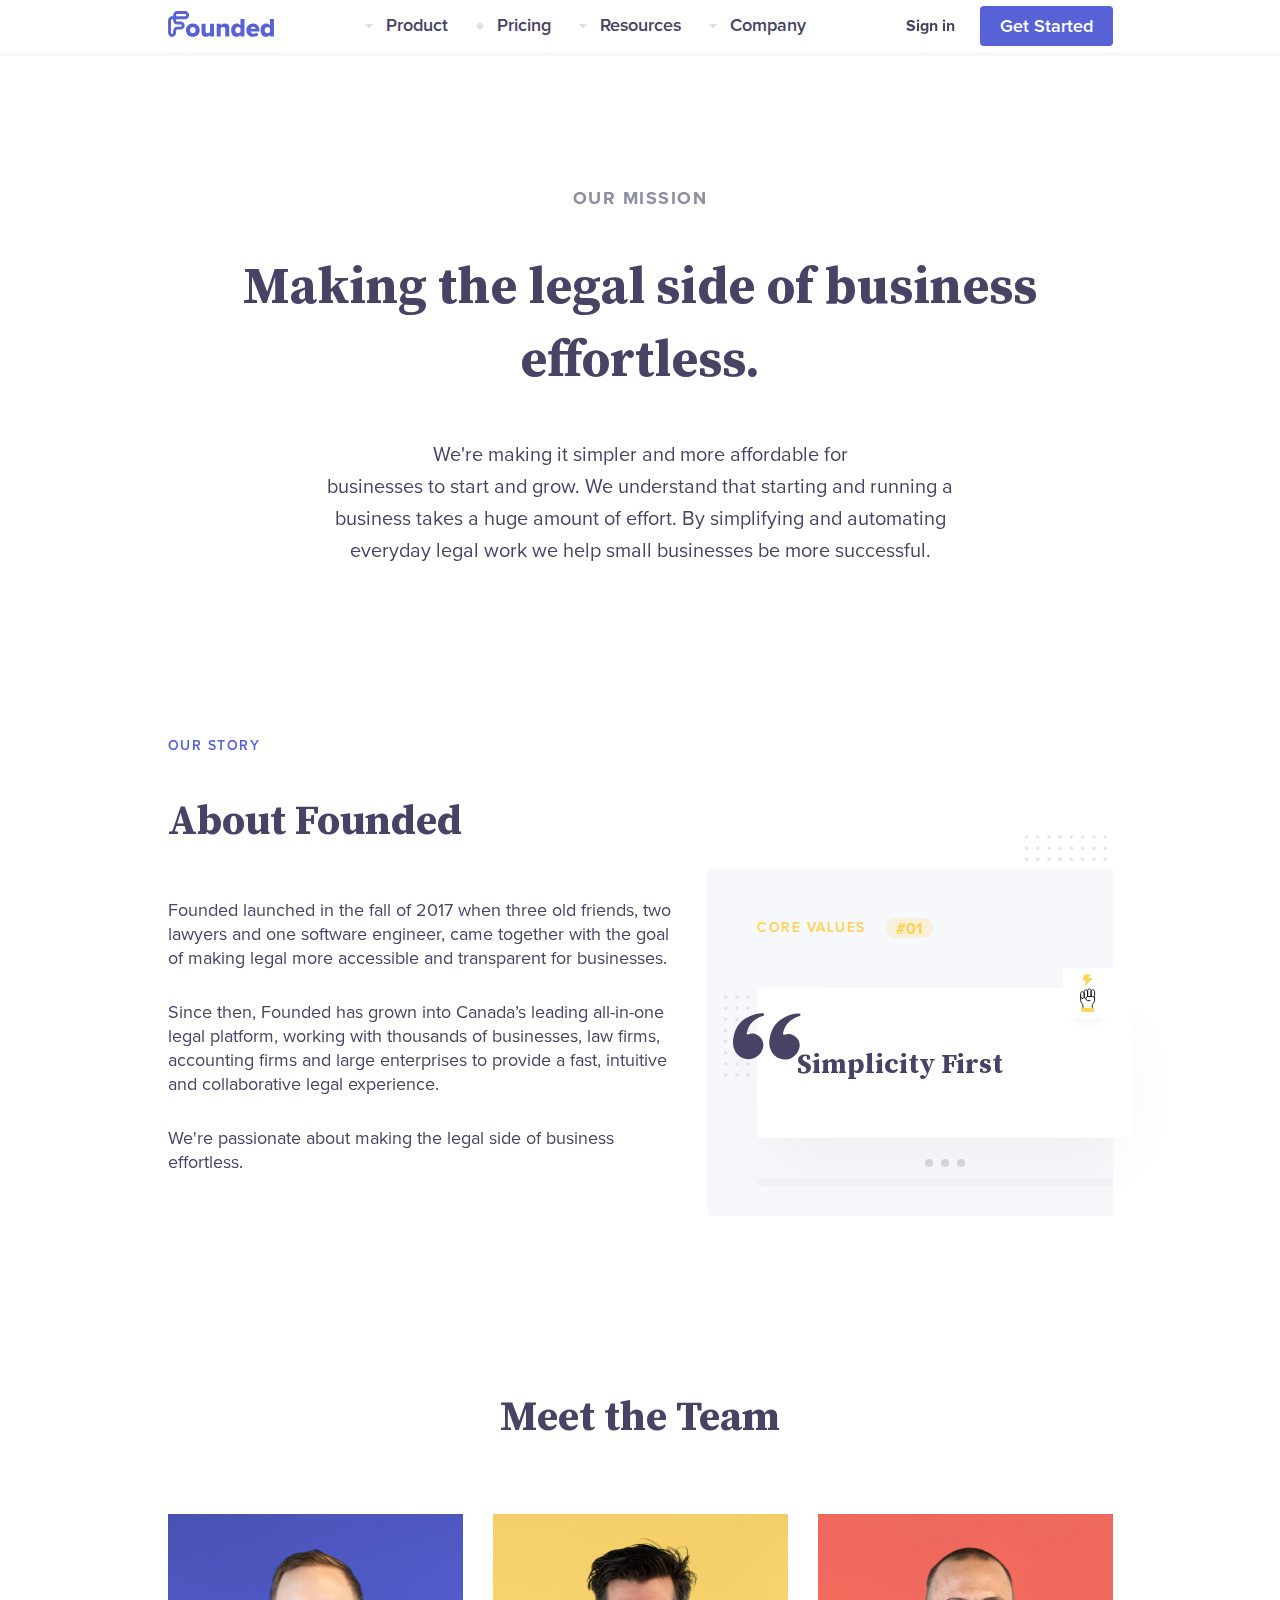
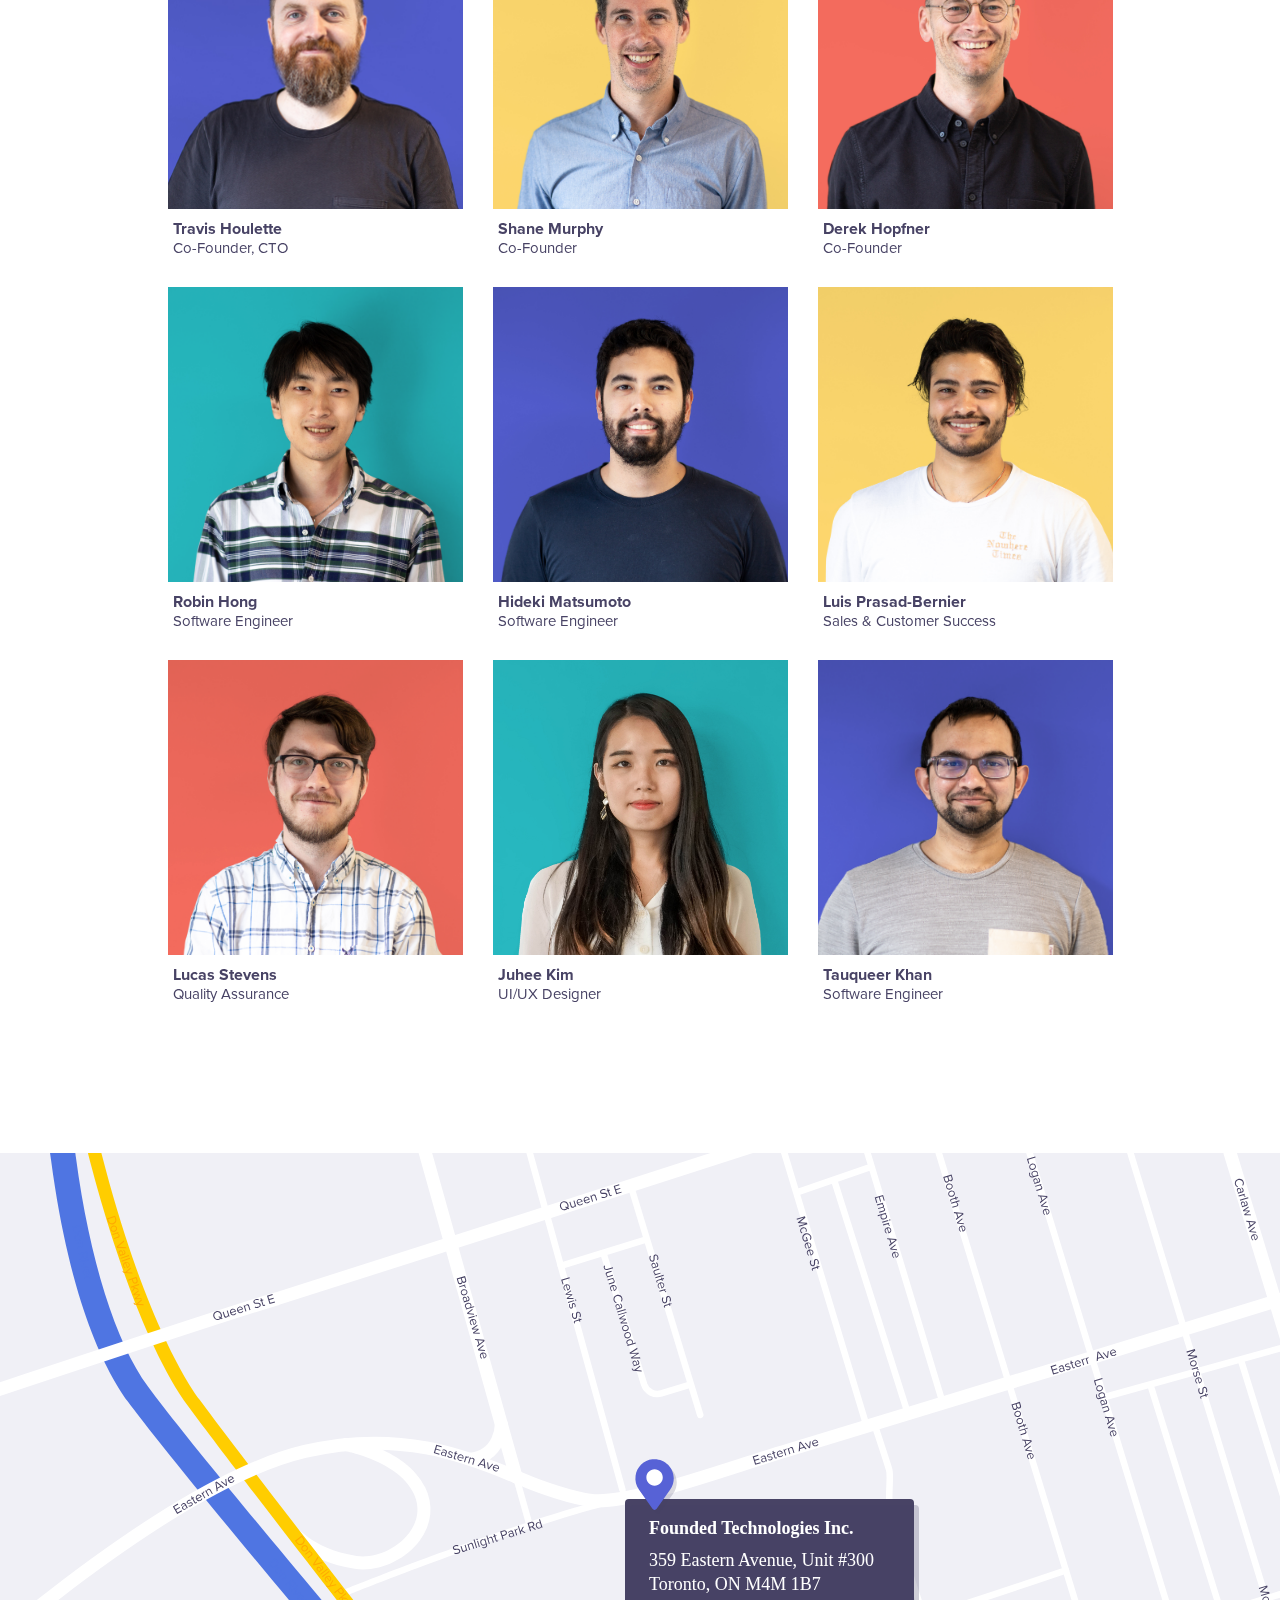
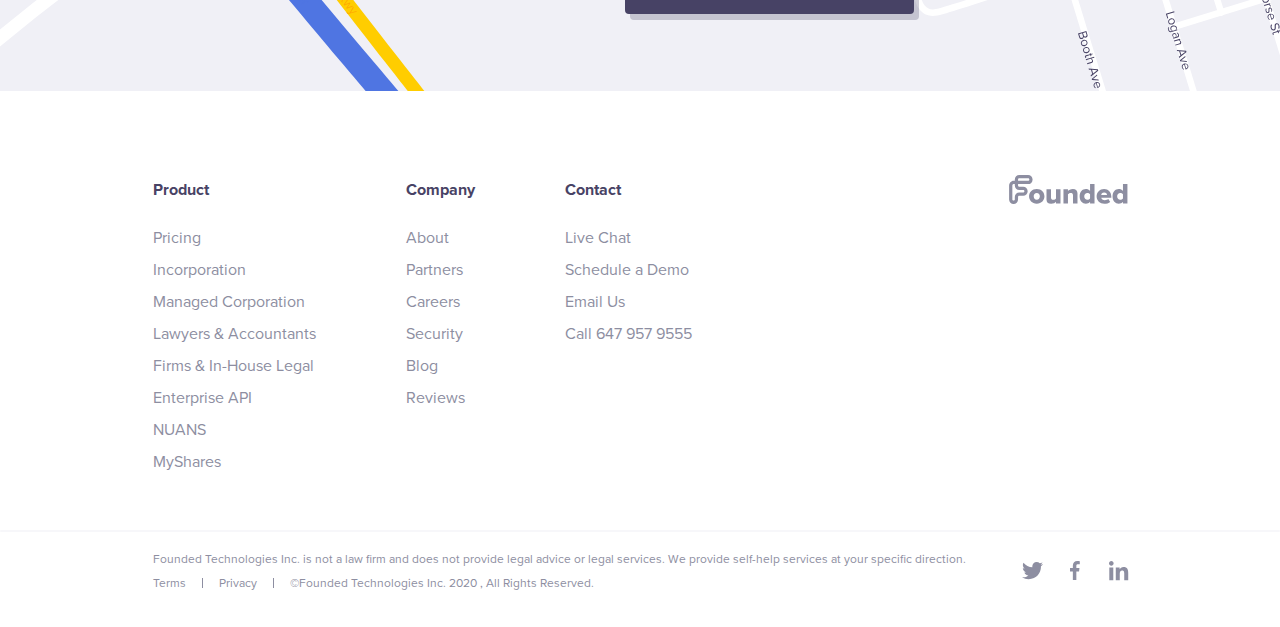
==== commit 6db16cbd: "Base and other url removed" ====
--- a/about.html
+++ b/about.html
@@ -2,12 +2,9 @@
 <html lang="en">
 <head>
     <meta charset="utf-8">
-    <base href="http://hasan/html/founded/">
     <meta name="viewport"
           content="width=device-width, initial-scale=1, maximum-scale=1.0, shrink-to-fit=no, user-scalable=0">
-
     <title>The #1 Incorporation &amp; Legal Platform to Start, Build &amp; Grow your Business | Founded</title>
-    <!--    <link rel="stylesheet" href="css/old-style.css">-->
     <link rel="stylesheet" href="css/fonts.css">
     <link rel="stylesheet" href="css/bootstrap-grid.min.css">
     <link rel="stylesheet" href="css/style.css">
@@ -29,7 +26,7 @@
                                     </svg>
                                 </a>
                                 <div class="header-nav">
-                                    <a class="nav-item" href="/product">
+                                    <a class="nav-item" href="#">
                                         <svg width="16" height="16" viewBox="0 0 16 16">
                                             <path fill="currentColor" fill-opacity=".8" fill-rule="evenodd"
                                                   d="M11.39 6.854L8.353 9.889a.5.5 0 01-.708 0L4.611 6.854A.5.5 0 014.964 6h6.072a.5.5 0 01.353.854z"></path>
@@ -41,13 +38,13 @@
                                                   fill-rule="evenodd" rx="1" transform="rotate(45 10.414 9)"></rect>
                                         </svg>
                                         <span>Pricing</span></a>
-                                    <a class="nav-item" href="/resources">
+                                    <a class="nav-item" href="#">
                                         <svg width="16" height="16" viewBox="0 0 16 16">
                                             <path fill="currentColor" fill-opacity=".8" fill-rule="evenodd"
                                                   d="M11.39 6.854L8.353 9.889a.5.5 0 01-.708 0L4.611 6.854A.5.5 0 014.964 6h6.072a.5.5 0 01.353.854z"></path>
                                         </svg>
                                         <span>Resources</span></a>
-                                    <a class="nav-item" href="/company">
+                                    <a class="nav-item" href="#">
                                         <svg width="16" height="16" viewBox="0 0 16 16">
                                             <path fill="currentColor" fill-opacity=".8" fill-rule="evenodd"
                                                   d="M11.39 6.854L8.353 9.889a.5.5 0 01-.708 0L4.611 6.854A.5.5 0 014.964 6h6.072a.5.5 0 01.353.854z"></path>
@@ -272,31 +269,36 @@
                     <div class="footer-container">
                         <div>
                             <div class="footer-widget">
-                                <h4>Product</h4><a href="/pricing">Pricing</a><a
-                                    href="/product/incorporation">Incorporation</a><a
-                                    href="/product/managed-corporation">Managed Corporation</a><a
-                                    href="/product/lawyers-accountants">Lawyers &amp; Accountants</a><a
-                                    href="/product/firms">Firms &amp; In-House Legal</a><a href="/product/api">Enterprise
-                                API</a><a href="https://nuans.founded.co">NUANS</a><a
-                                    href="https://myshares.founded.co">MyShares</a>
+                                <h4>Product</h4>
+                                <a href="#">Pricing</a>
+                                <a href="#">Incorporation</a>
+                                <a href="#">Managed Corporation</a>
+                                <a href="#">Lawyers &amp; Accountants</a>
+                                <a href="#">Firms &amp; In-House Legal</a>
+                                <a href="#">Enterprise API</a>
+                                <a href="#">NUANS</a>
+                                <a href="#">MyShares</a>
                             </div>
 
                             <div class="footer-widget">
-                                <h4>Company</h4><a href="/company/about">About</a><a
-                                    href="/company/partners">Partners</a><a href="/company/careers">Careers</a><a
-                                    href="/company/security">Security</a><a href="https://blog.founded.co">Blog</a><a
-                                    href="/reviews">Reviews</a>
+                                <h4>Company</h4>
+                                <a href="#">About</a>
+                                <a href="#">Partners</a>
+                                <a href="#">Careers</a>
+                                <a href="#">Security</a>
+                                <a href="#">Blog</a>
+                                <a href="#">Reviews</a>
                             </div>
 
                             <div class="footer-widget">
                                 <h4>Contact</h4><a>Live Chat</a><a
-                                    href="https://calendly.com/founded/demo">Schedule a Demo</a><a
-                                    href="mailto:help@founded.co">Email Us</a><a href="tel:6475719555">Call 647 957
+                                    href="#">Schedule a Demo</a><a
+                                    href="#">Email Us</a><a href="#">Call 647 957
                                 9555</a>
                             </div>
                         </div>
                         <div>
-                            <a href="/">
+                            <a href=#>
                                 <svg class="footer-logo" width="1120" height="274" viewBox="0 0 1120 274">
                                     <path d="M189.636 201.912c0-37.52 27.288-69.804 72.49-69.804 45.751 0 72.757 32.284 72.757 69.804s-27.006 70.084-72.758 70.084c-45.201 0-72.489-32.553-72.489-70.084zm101.707 0c0-17.653-10.472-32.284-29.218-32.284-18.464 0-28.668 14.68-28.668 32.283 0 17.934 10.192 32.553 28.668 32.553 18.734.012 29.218-14.607 29.218-32.553zm152.75 50.805c-8.26 9.383-23.706 19.316-46.02 19.316-30.318 0-43.821-17.126-43.821-41.666v-94.943h42.44v77.535c0 16.001 8.273 21.519 21.996 21.519 12.122 0 20.395-6.619 25.356-12.968v-86.086h42.44v133.258h-42.39v-15.965zm160.669-61.008c0-16.282-8.554-22.02-21.764-22.02-12.684 0-20.945 6.9-25.906 12.967v86.086h-42.453V135.423h42.44v16.283c7.992-9.383 23.707-19.573 46.02-19.573 30.318 0 44.103 17.652 44.103 42.217v94.355h-42.44v-76.996zm161.108 61.522c-10.998 12.698-24.525 18.766-39.41 18.766-32.798 0-58.985-24.834-58.985-70.085 0-43.588 25.662-69.804 58.986-69.804 14.664 0 28.656 5.799 39.41 19.035V84.655h42.195v184.026H765.87v-15.45zm0-71.737c-5.51-7.168-16.533-11.866-25.662-11.866-16.814 0-29.218 12.416-29.218 32.283s12.404 32.553 29.218 32.553c9.092 0 20.114-4.967 25.662-12.136v-40.835zm132.893-49.386c39.41 0 68.077 28.969 68.077 74.22v9.1h-94.815c2.444 12.418 14.053 23.733 33.899 23.733 11.853 0 25.075-4.685 32.517-11.316l17.915 26.485c-13.235 11.867-35.28 17.653-55.675 17.653-41.059 0-72.758-26.766-72.758-70.085 0-38.608 29.218-69.79 70.84-69.79zm-27.287 55.772h54.843c-1.1-9.383-7.992-22.9-27.557-22.9-18.465-.037-25.638 13.211-27.287 22.9zm205.369 65.35c-10.998 12.699-24.526 18.767-39.41 18.767-32.798 0-58.986-24.834-58.986-70.085 0-43.588 25.662-69.804 58.986-69.804 14.664 0 28.656 5.799 39.41 19.035V84.655h42.17v184.026h-42.17v-15.45zm0-71.736c-5.511-7.168-16.534-11.866-25.662-11.866-16.815 0-29.218 12.416-29.218 32.283s12.403 32.553 29.218 32.553c9.092 0 20.114-4.967 25.662-12.136v-40.835zM43.228 273.061C19.853 273.047.897 254.098.85 230.697V103.115c0-23.378 19.003-47.71 42.355-47.71h11.633V42.903C54.864 19.497 73.811.529 97.192.502h83.23c23.362.054 42.28 19.014 42.306 42.4v.87c-.027 23.399-18.969 42.36-42.342 42.388H85.583v13.126c.007 6.416 5.2 11.615 11.609 11.622h36.941c23.376.026 42.321 18.987 42.354 42.388v.44c-.027 23.406-18.974 42.373-42.354 42.4H97.192c-6.409.007-11.602 5.206-11.609 11.622v22.938c-.047 23.391-18.988 42.337-42.355 42.364zm0-186.901c-9.849 0-11.609 10.545-11.609 16.955v127.582c.285 6.211 5.398 11.1 11.61 11.1s11.324-4.889 11.608-11.1v-22.938c.034-23.401 18.98-42.361 42.355-42.388h36.94c6.409-.007 11.603-5.206 11.61-11.622v-.44c-.007-6.416-5.201-11.615-11.61-11.622h-36.94c-23.38-.027-42.328-18.995-42.355-42.401V86.16H43.228zm42.38-30.78h94.839c6.408-.006 11.602-5.205 11.609-11.62v-.869c-.007-6.415-5.2-11.615-11.61-11.621H97.193c-6.409.007-11.602 5.206-11.61 11.621l.025 12.49z"></path>
                                 </svg>
@@ -307,21 +309,21 @@
                         <div><p>Founded Technologies Inc. is not a law firm and does not provide legal advice or legal
                             services. We provide self-help services at your specific direction.</p>
                             <div class="footer-nav">
-                                <a href="/legal/terms">Terms</a><span
+                                <a href="#">Terms</a><span
                                     class="sc-TOsTZ ibzINH"></span>
-                                <a href="/legal/privacy">Privacy</a><span
+                                <a href="#">Privacy</a><span
                                     class="sc-TOsTZ ibzINH"></span>
                                 <p>©Founded Technologies Inc. <!-- -->2020<!-- --> , All Rights Reserved.</p></div>
                         </div>
-                        <div><a href="https://twitter.com/foundedco">
+                        <div><a href="#">
                             <svg width="40" height="40" viewBox="0 0 40 40">
                                 <path d="M28.926 16.288c.027.11.041.289.041.536 0 1.457-.275 2.907-.825 4.35a13.715 13.715 0 01-2.33 3.959c-1.003 1.195-2.301 2.164-3.896 2.906-1.594.743-3.353 1.114-5.278 1.114-2.419 0-4.631-.646-6.638-1.938.302.027.646.041 1.03.041 2.007 0 3.808-.618 5.402-1.855-.962 0-1.807-.282-2.536-.846a4.306 4.306 0 01-1.505-2.123c.275.027.537.041.784.041.385 0 .77-.041 1.154-.124a4.206 4.206 0 01-1.773-.824 4.518 4.518 0 01-1.237-1.505 4.149 4.149 0 01-.453-1.918v-.082c.605.357 1.25.55 1.938.577-1.292-.88-1.938-2.089-1.938-3.628 0-.77.206-1.498.618-2.186A11.938 11.938 0 0015.422 16a11.985 11.985 0 004.969 1.319 6.01 6.01 0 01-.083-.99c0-1.182.42-2.199 1.258-3.05.838-.853 1.848-1.279 3.03-1.279 1.265 0 2.323.454 3.175 1.36a8.809 8.809 0 002.763-1.03c-.33 1.017-.962 1.814-1.897 2.391a9.3 9.3 0 002.474-.7 9.517 9.517 0 01-2.185 2.267z"></path>
                             </svg>
-                        </a><a href="https://www.facebook.com/FoundedHQ">
+                        </a><a href="#">
                             <svg width="40" height="40" viewBox="0 0 40 40">
                                 <path d="M23.011 14.153c-.445 0-.797.074-1.057.222-.26.149-.426.334-.5.557-.075.222-.112.506-.112.853v2.336h3.153l-.445 3.375h-2.708v8.494h-3.486v-8.494H15v-3.375h2.856v-2.67c0-1.41.396-2.504 1.187-3.283.791-.779 1.842-1.168 3.152-1.168 1.064 0 1.929.05 2.597.148v3.005h-1.78z"></path>
                             </svg>
-                        </a><a href="https://www.linkedin.com/company/founded-technologies">
+                        </a><a href="#">
                             <svg width="40" height="40" viewBox="0 0 40 40">
                                 <path d="M15.29 30.222H11.3V17.393h3.99v12.83zm-.343-15.275c-.457.458-1 .687-1.63.687-.63 0-1.173-.229-1.63-.687-.458-.457-.687-1-.687-1.63 0-.63.229-1.173.687-1.63.457-.458 1-.687 1.63-.687.63 0 1.173.229 1.63.687.458.457.687 1 .687 1.63 0 .63-.229 1.173-.687 1.63zm15.275 15.275h-3.99v-6.264c0-.372-.007-.68-.022-.923a6.212 6.212 0 00-.128-.88c-.072-.343-.172-.614-.3-.814-.13-.2-.33-.38-.601-.537-.272-.157-.608-.236-1.009-.236-.944 0-1.58.3-1.909.901-.329.6-.493 1.402-.493 2.403v6.35h-3.99V17.393h3.86v1.76h.044c.286-.573.758-1.066 1.416-1.481.658-.415 1.444-.622 2.36-.622.972 0 1.78.15 2.424.45.643.3 1.13.744 1.459 1.33.329.587.557 1.223.686 1.91.129.686.193 1.502.193 2.446v7.036z"></path>
                             </svg>
